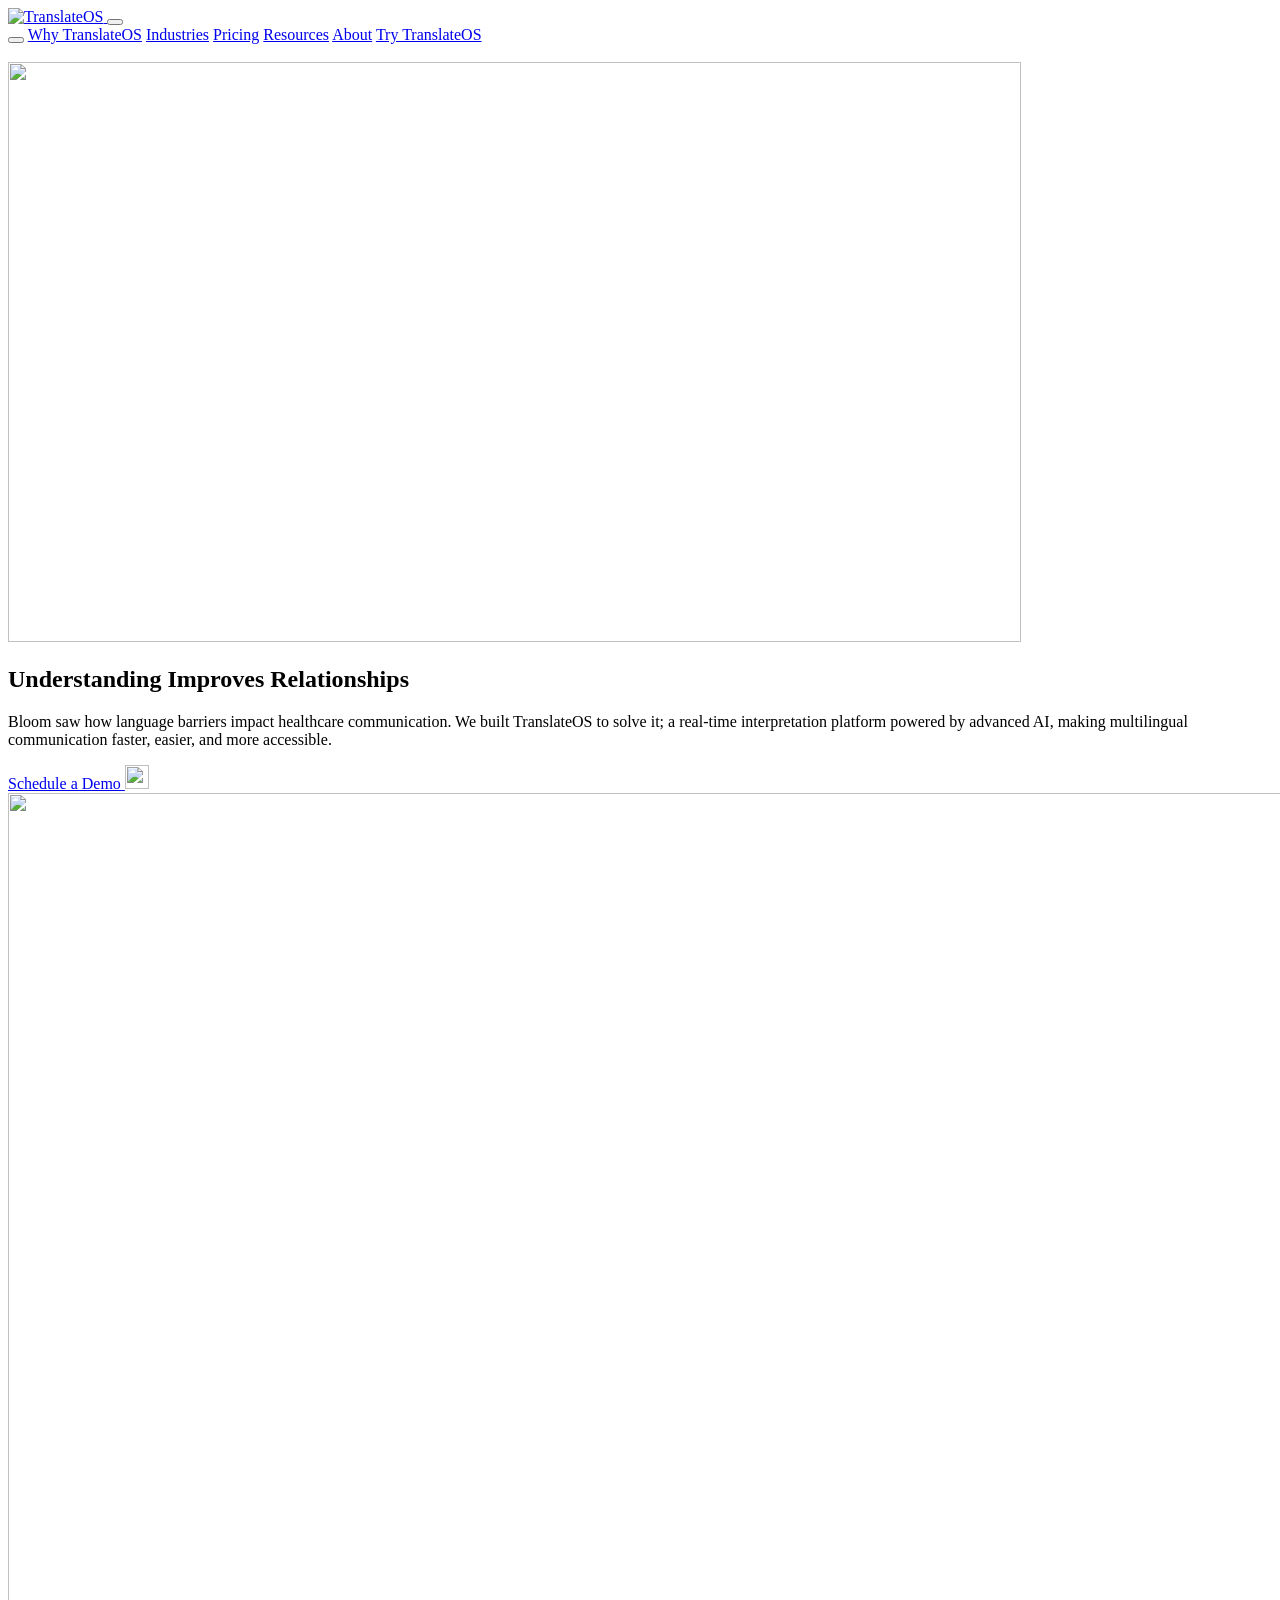
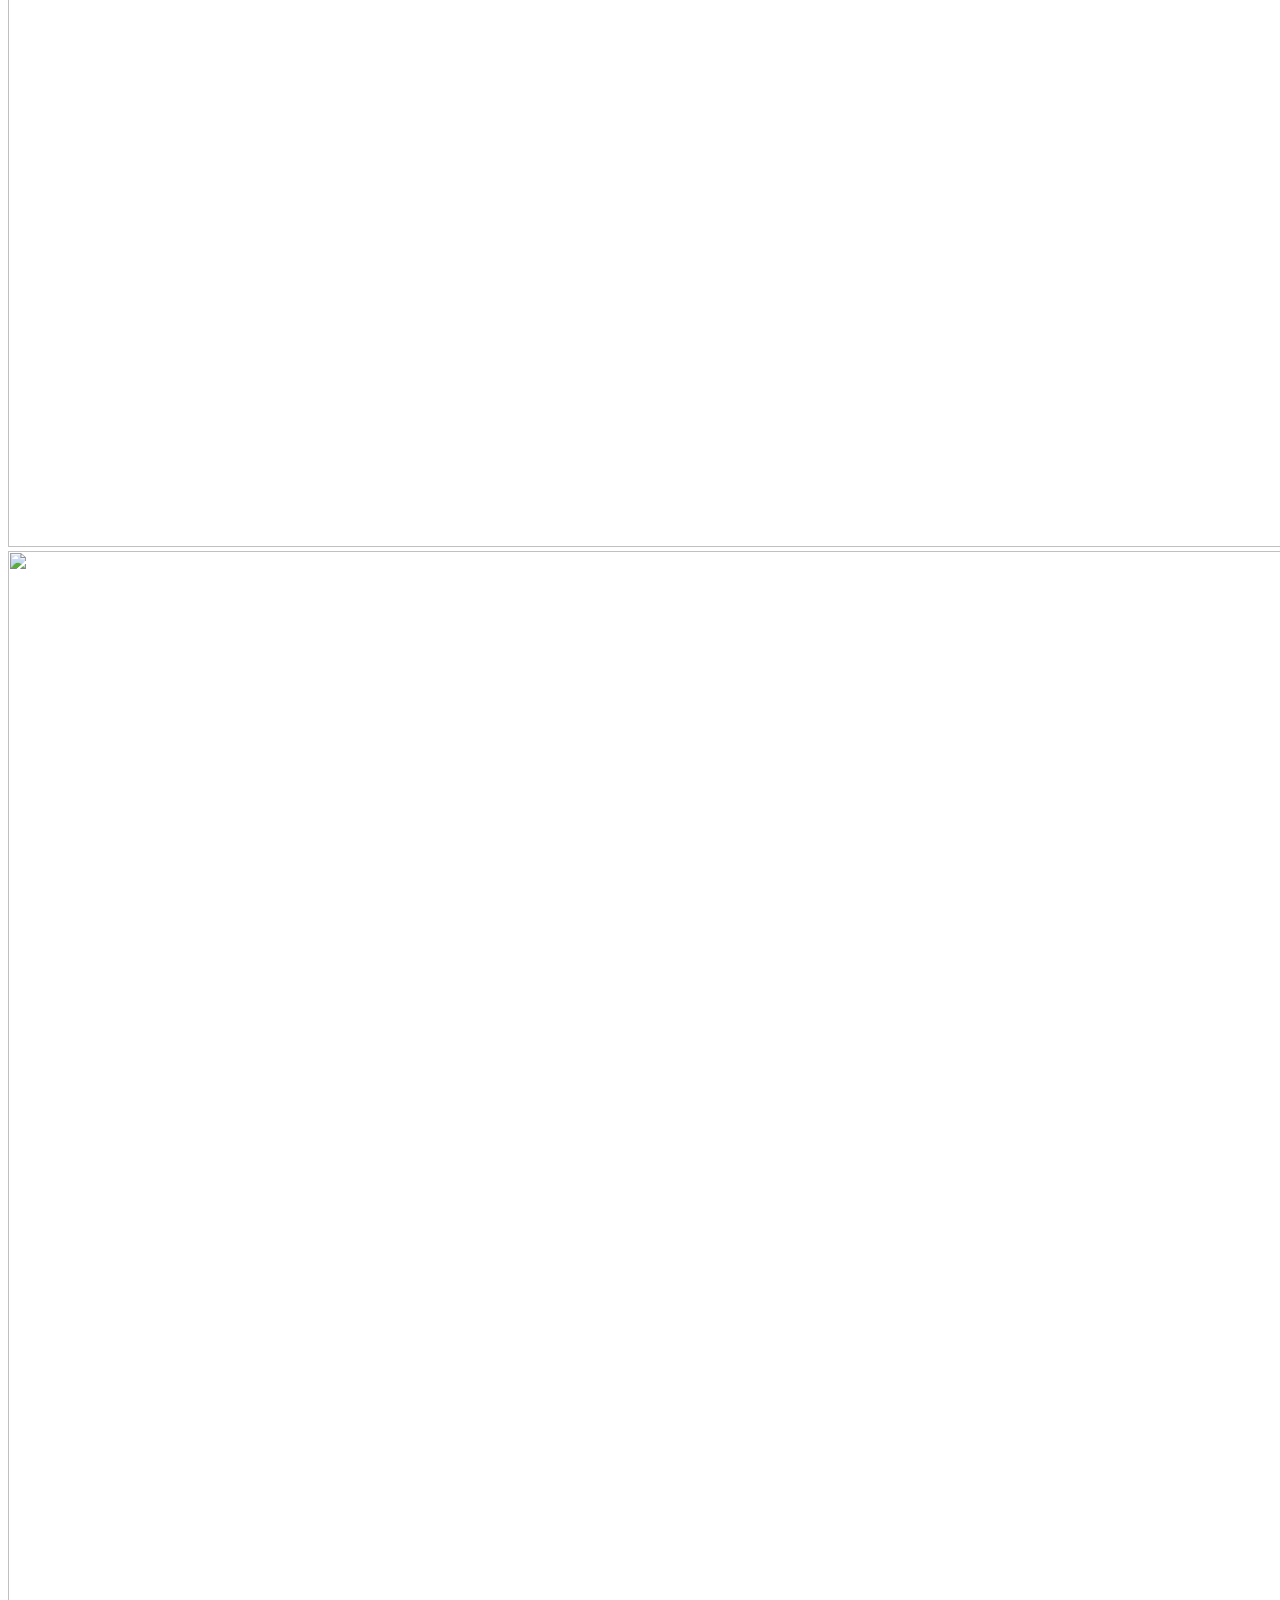
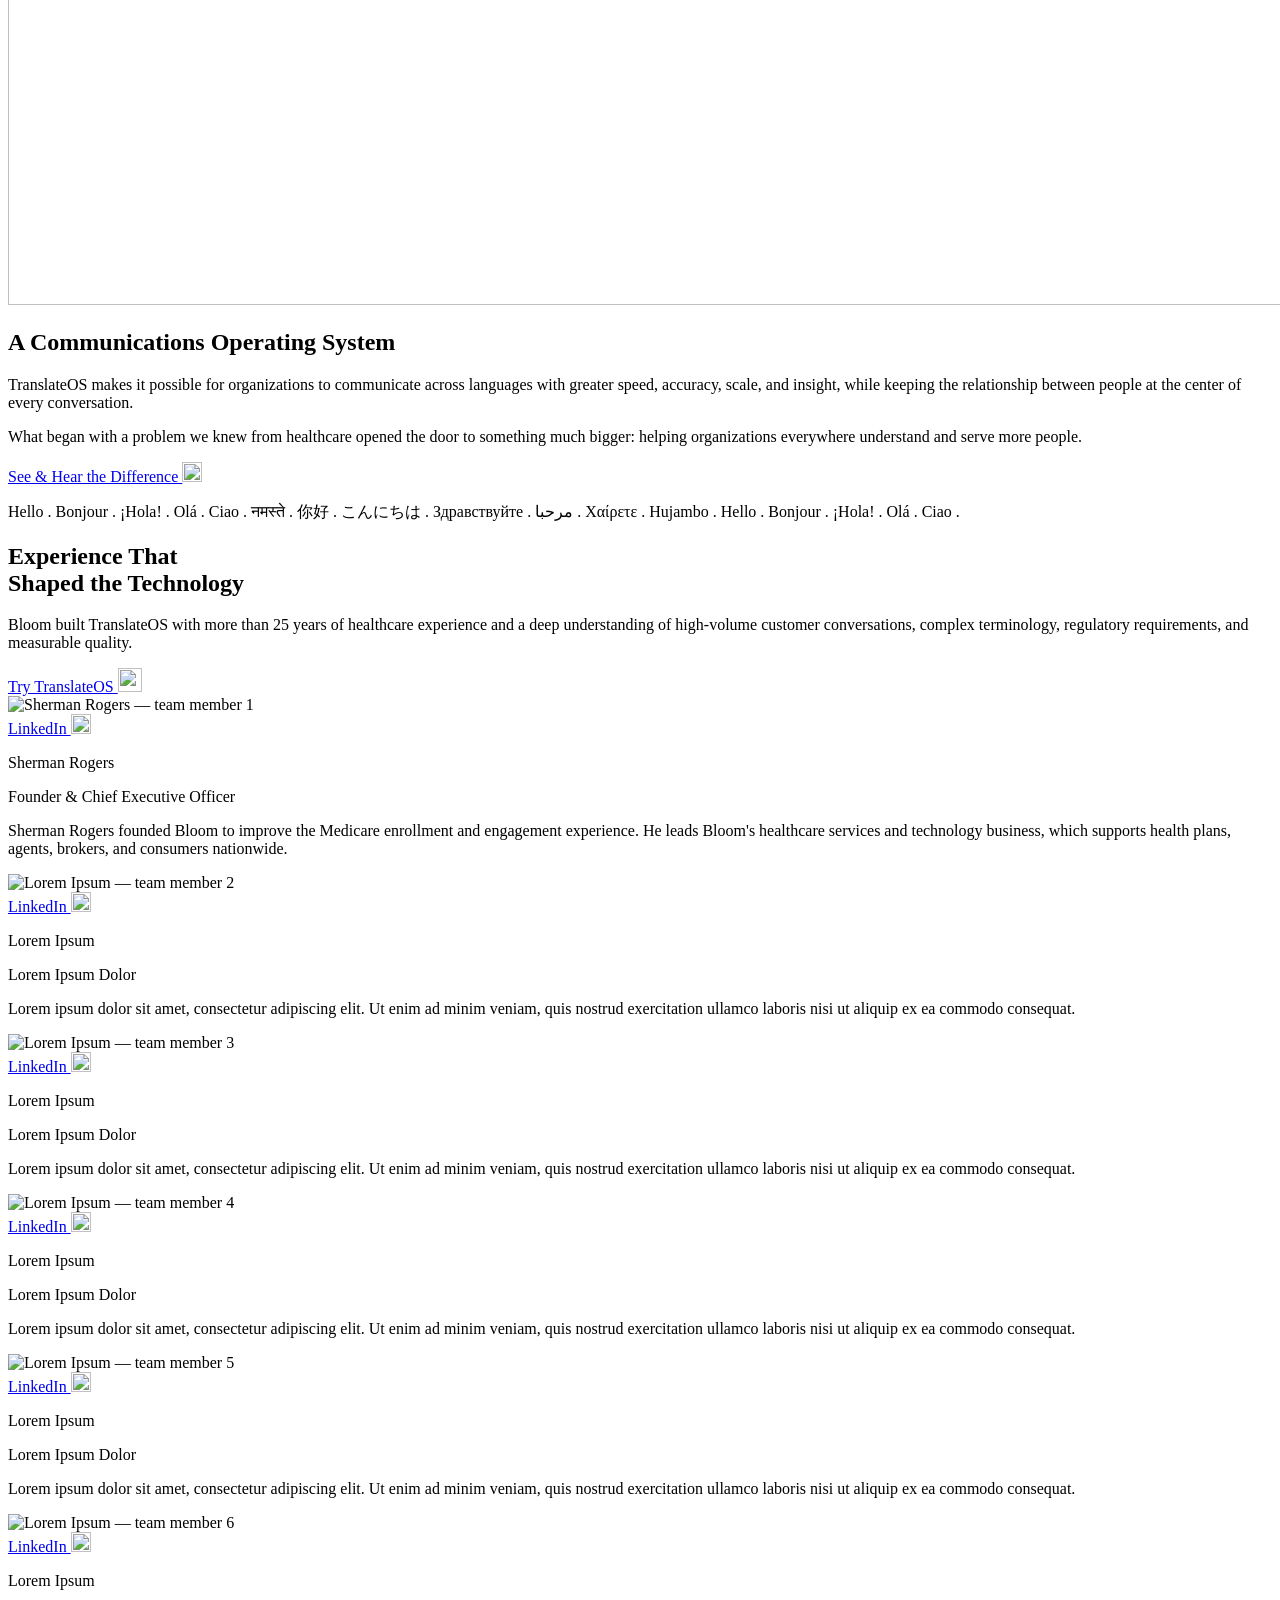
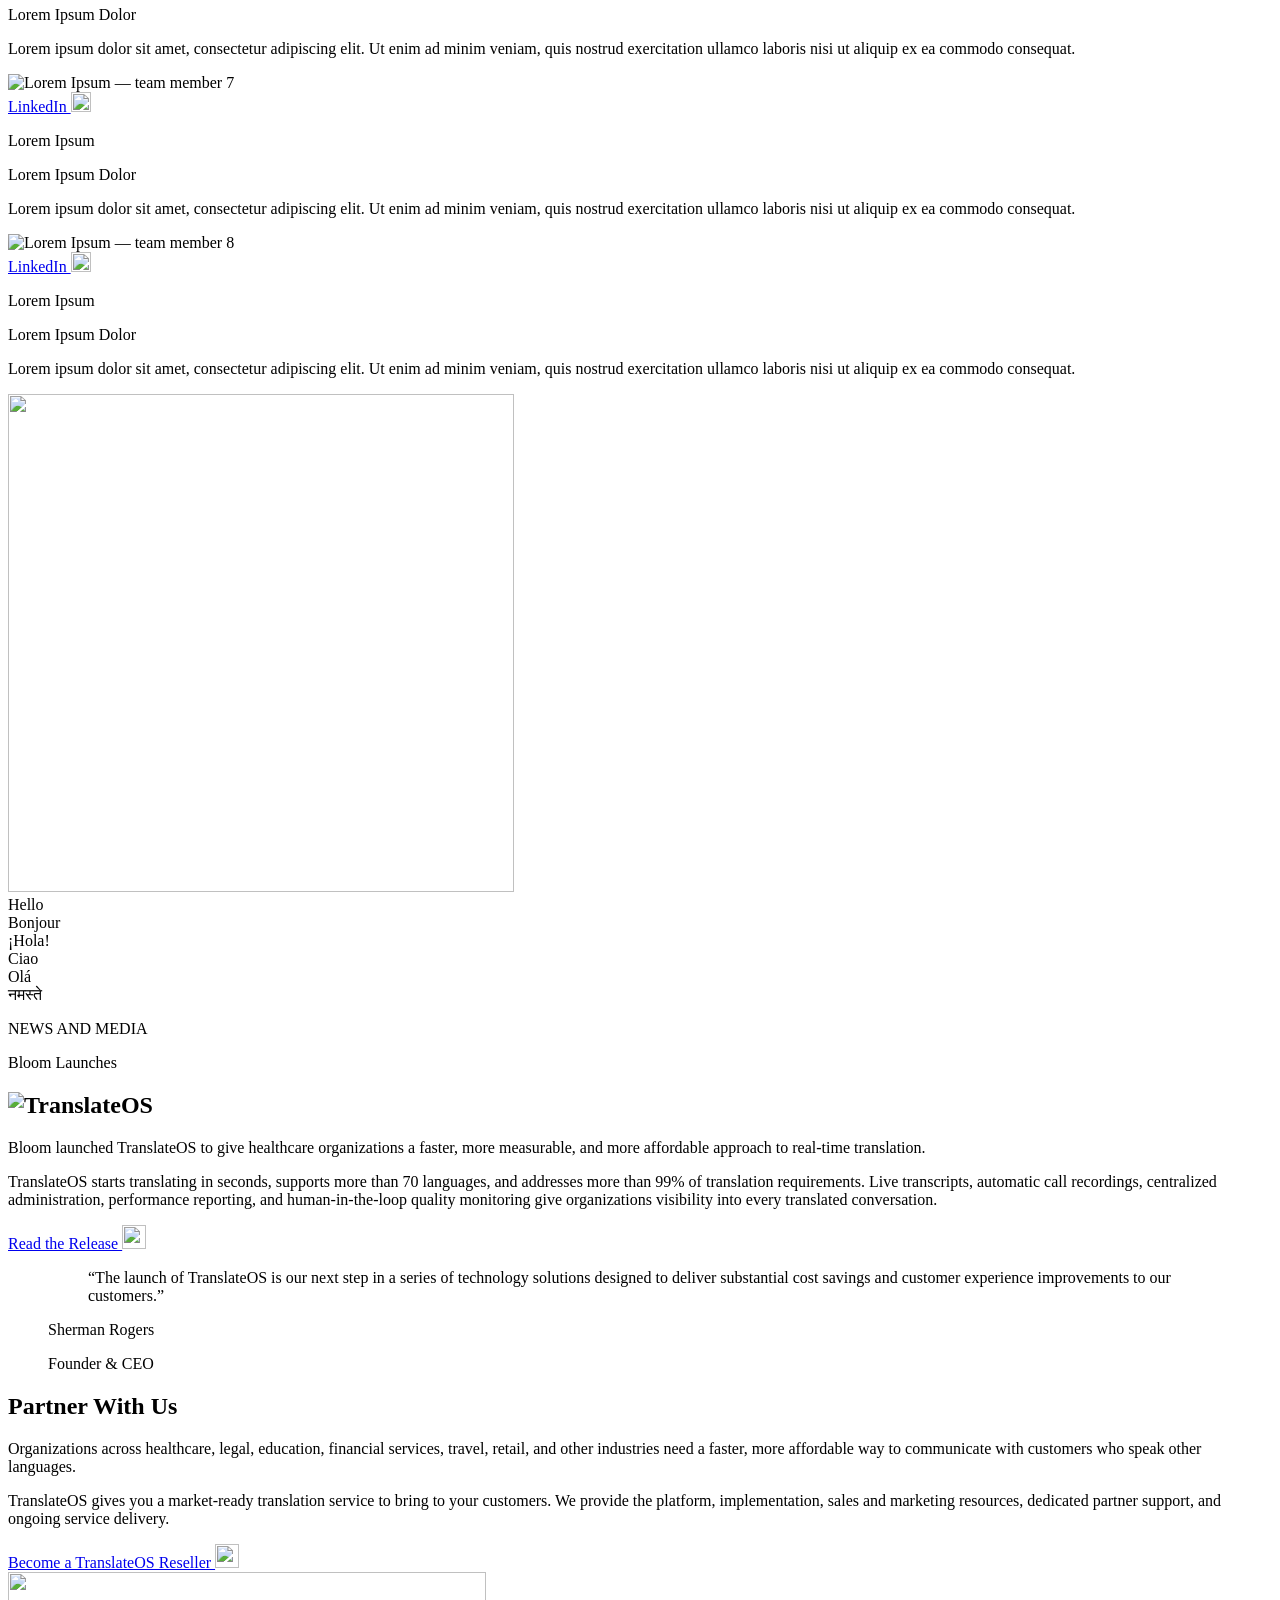
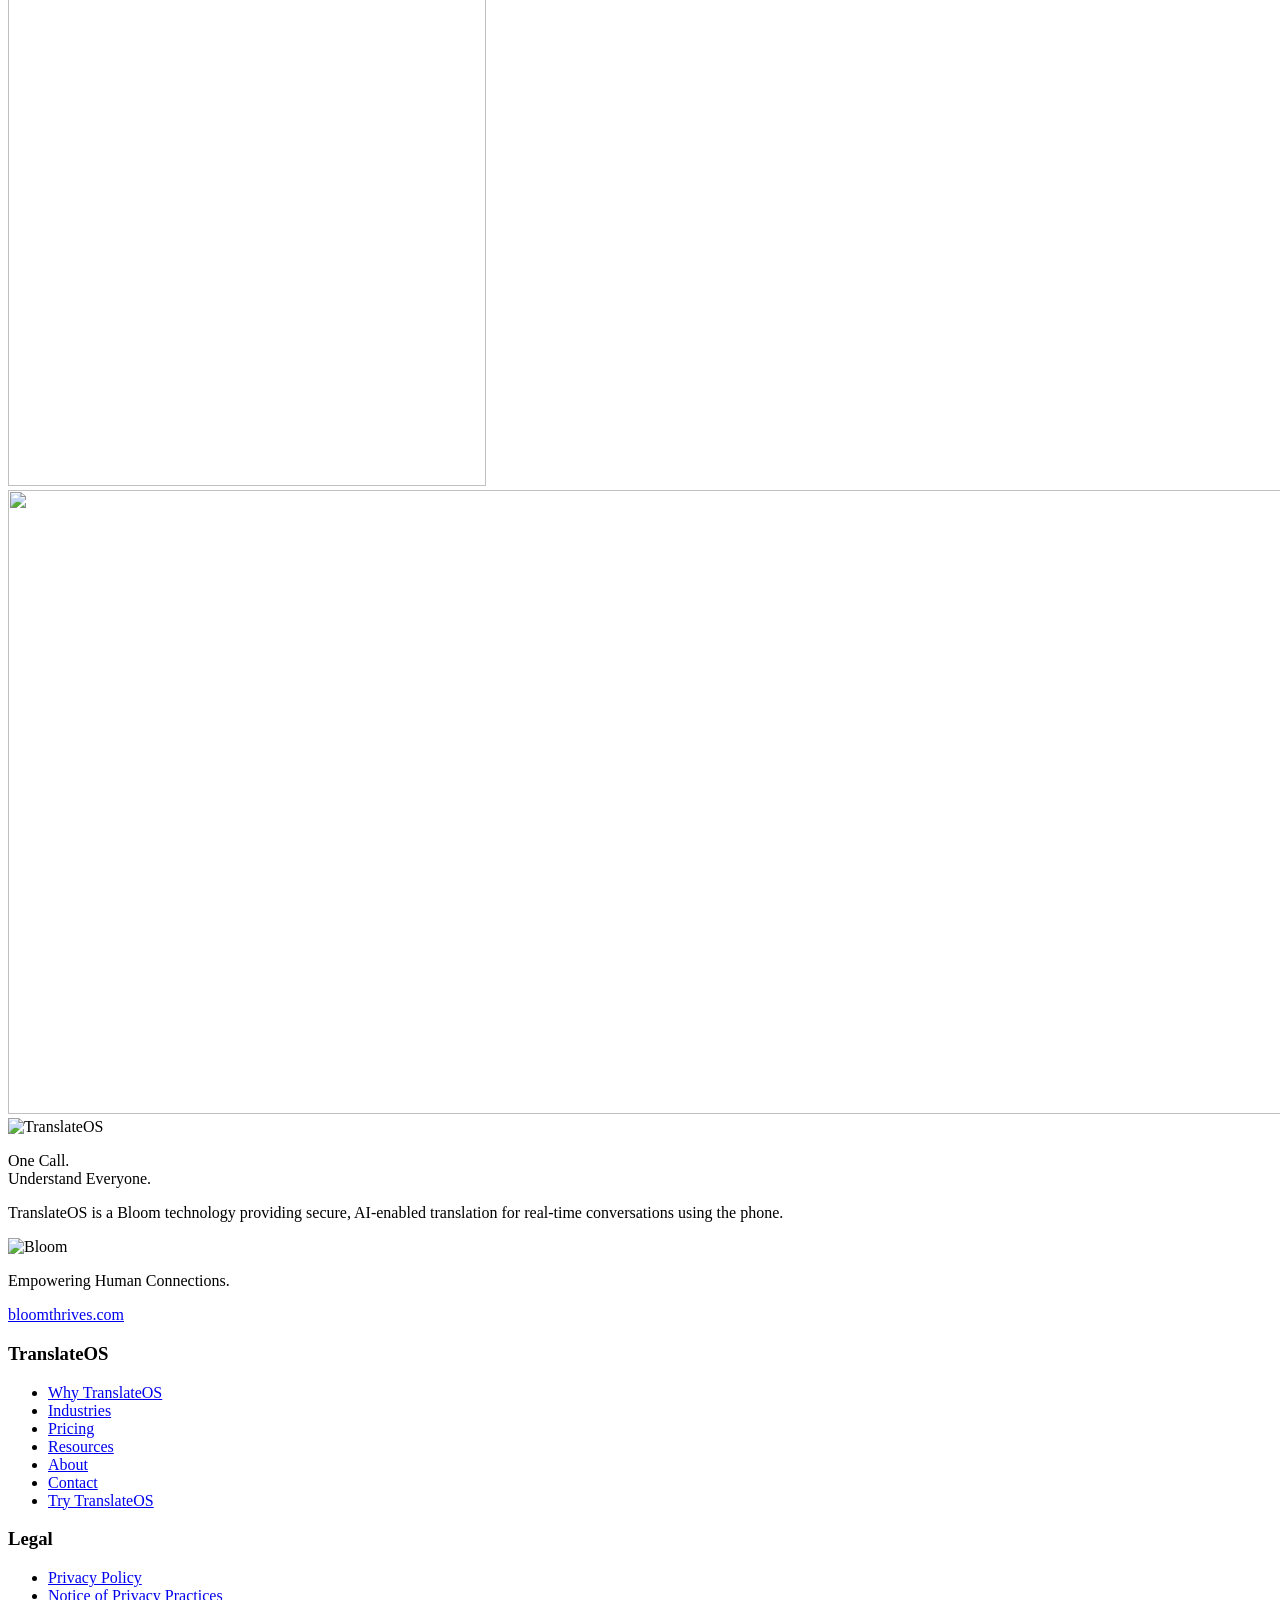
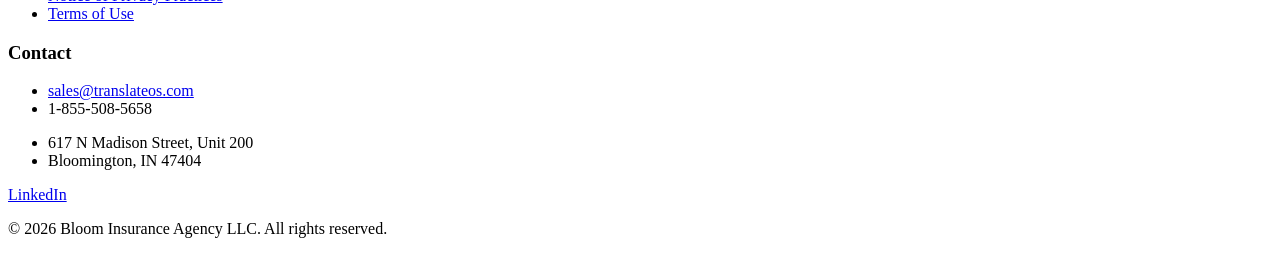
==== pages/about.html @ 7211d7d8 "Initial static site export for GitHub Pages. Full TranslateOS marketing preview: homepage, industry " ====
<!DOCTYPE html>
<html lang="en">
<head>
  <meta charset="UTF-8" />
  <meta name="viewport" content="width=device-width, initial-scale=1.0" />
  <title>About TranslateOS</title>
  <link rel="preconnect" href="https://fonts.googleapis.com" />
  <link rel="preconnect" href="https://fonts.gstatic.com" crossorigin />
  <link href="https://fonts.googleapis.com/css2?family=Inter:wght@400;600;700;800;900&family=Poppins:wght@400;600;700;800&display=swap" rel="stylesheet" />
  <link rel="stylesheet" href="css/style.css?v=126" />
  <link rel="stylesheet" href="css/pre-footer-cta.css?v=126" />
  <link rel="stylesheet" href="css/page-hero-bleed.css?v=126" />
</head>
<body class="page-inner page-about">
  <section class="page-hero page-hero--bleed">
          <header class="site-header">
        <div class="site-header__inner">
          <a href="index.html" class="site-header__logo" aria-label="TranslateOS home">
            <img src="assets/svg/logo-translateos.svg" alt="TranslateOS" width="180" height="28" />
          </a>
          <button type="button" class="nav-toggle" aria-label="Open menu" aria-expanded="false" aria-controls="site-nav">
            <span></span><span></span><span></span>
          </button>
          <nav id="site-nav" class="site-nav" aria-label="Primary">
            <button type="button" class="nav-close" aria-label="Close menu"></button>
            <a href="pages/why-translateos.html">Why TranslateOS</a>
            <a href="pages/industries.html">Industries</a>
            <a href="pages/pricing.html">Pricing</a>
            <a href="pages/faq.html">Resources</a>
            <a href="pages/about.html">About</a>
            <a href="pages/contact.html" class="btn btn--brand">Try TranslateOS</a>
          </nav>
        </div>
      </header>
    <svg class="page-hero__clip-svg" aria-hidden="true" focusable="false" width="0" height="0">
  <defs>
    <clipPath id="tos-bleed-hero-clip" clipPathUnits="objectBoundingBox">
      <path
        transform="scale(0.0006944444444444444 0.0014556040713245997)"
        d="M12.206 -1L0 -0.999969V4.00023V9V482C0.000123088 537.228 44.7716 582 100 582H1021C1026.52 582 1031 586.477 1031 592V669.362C1031 677.535 1040.27 682.257 1046.88 677.45L1175.5 583.913C1177.2 582.67 1179.26 582 1181.38 582H1339C1394.78 582 1440 536.781 1440 481V-1H1430H12.206Z"
      />
    </clipPath>
  </defs>
</svg>
<div class="page-hero__plate" aria-hidden="true"></div>
<div class="page-hero__shape" aria-hidden="true">
  <img class="page-hero__deco" src="assets/svg/hero-lotus-deco.svg?v=126" alt="" width="1013" height="580" loading="eager" fetchpriority="low" decoding="async" />
</div>
    <div class="page-hero__inner">
      <h1 class="page-hero__title">Understanding Improves Relationships</h1>
      <p class="page-hero__lead">Bloom saw how language barriers impact healthcare communication. We built TranslateOS to solve it; a real-time interpretation platform powered by advanced AI, making multilingual communication faster, easier, and more accessible.</p>
      <a href="pages/contact.html" class="btn btn--coral">Schedule a Demo <img class="btn__icon" src="assets/svg/arrow-right-white.svg" alt="" width="24" height="24" /></a>
    </div>
  </section>
  <section class="about-stage" aria-labelledby="about-stage-title">
    <div class="about-stage__inner">
      <div class="about-stage__flank about-stage__flank--left" aria-hidden="true">
        <img class="about-stage__flank-photo" src="assets/images/pages/about-flank-source.png" alt="" loading="lazy" width="2447" height="1354" decoding="async" />
      </div>
      <div class="about-stage__flank about-stage__flank--right" aria-hidden="true">
        <img class="about-stage__flank-photo" src="assets/images/pages/about-flank-source.png" alt="" loading="lazy" width="2447" height="1354" decoding="async" />
      </div>
      <div class="about-stage__content">
        <div class="about-stage__intro">
          <h2 id="about-stage-title" class="page-section__title">A Communications Operating System</h2>
          <div class="page-section__body about-stage__body">
            <p>TranslateOS makes it possible for organizations to communicate across languages with greater speed, accuracy, scale, and insight, while keeping the relationship between people at the center of every conversation.</p>
            <p>What began with a problem we knew from healthcare opened the door to something much bigger: helping organizations everywhere understand and serve more people.</p>
          </div>
        </div>
        <a href="pages/why-translateos.html" class="btn btn--coral about-stage__cta">See &amp; Hear the Difference <img class="btn__icon" src="assets/svg/arrow-right-white.svg" alt="" width="20" height="20" /></a>
      </div>
    </div>
  </section>
  <div class="page">
    <div class="lang-band" aria-hidden="true"><p>Hello . Bonjour . ¡Hola! . Olá . Ciao . नमस्ते . 你好 . こんにちは . Здравствуйте . مرحبا . Χαίρετε . Hujambo . Hello . Bonjour . ¡Hola! . Olá . Ciao . </p></div>
    <section class="page-section about-experience">
      <div class="page-section__inner page-split about-experience__header">
        <h2 class="page-section__title page-section__title--left">Experience That<br />Shaped the Technology</h2>
        <div class="about-experience__intro">
          <p class="page-section__body about-experience__body">Bloom built TranslateOS with more than 25 years of healthcare experience and a deep understanding of high-volume customer conversations, complex terminology, regulatory requirements, and measurable quality.</p>
          <a href="pages/contact.html" class="btn btn--coral about-experience__cta">Try TranslateOS <img class="btn__icon" src="assets/svg/arrow-right-white.svg" alt="" width="24" height="24" /></a>
        </div>
      </div>
      <div class="team-grid" aria-label="Leadership team">
                            <article class="team-card team-card--featured" tabindex="0">
            <div class="team-card__media">
              <div class="team-card__photo-frame team-card__photo-frame--union">
                <img class="team-card__photo" src="assets/images/pages/team-union-8.webp" alt="Sherman Rogers — team member 1" loading="lazy" width="317" height="350" />
              </div>
              <a href="#" class="team-card__linkedin">LinkedIn <img src="assets/svg/icon-arrow-tr.svg" alt="" width="20" height="20" /></a>
            </div>
            <div class="team-card__bio team-bio">
              <p class="team-bio__name">Sherman Rogers</p>
              <p class="team-bio__role">Founder &amp; Chief Executive Officer</p>
              <p class="team-bio__text">Sherman Rogers founded Bloom to improve the Medicare enrollment and engagement experience. He leads Bloom&#039;s healthcare services and technology business, which supports health plans, agents, brokers, and consumers nationwide.</p>
            </div>
          </article>
                            <article class="team-card" tabindex="0">
            <div class="team-card__media">
              <div class="team-card__photo-frame team-card__photo-frame--union">
                <img class="team-card__photo" src="assets/images/pages/team-union-1.webp" alt="Lorem Ipsum — team member 2" loading="lazy" width="317" height="350" />
              </div>
              <a href="#" class="team-card__linkedin">LinkedIn <img src="assets/svg/icon-arrow-tr.svg" alt="" width="20" height="20" /></a>
            </div>
            <div class="team-card__bio team-bio">
              <p class="team-bio__name">Lorem Ipsum</p>
              <p class="team-bio__role">Lorem Ipsum Dolor</p>
              <p class="team-bio__text">Lorem ipsum dolor sit amet, consectetur adipiscing elit. Ut enim ad minim veniam, quis nostrud exercitation ullamco laboris nisi ut aliquip ex ea commodo consequat.</p>
            </div>
          </article>
                            <article class="team-card" tabindex="0">
            <div class="team-card__media">
              <div class="team-card__photo-frame team-card__photo-frame--union">
                <img class="team-card__photo" src="assets/images/pages/team-union-2.webp" alt="Lorem Ipsum — team member 3" loading="lazy" width="317" height="350" />
              </div>
              <a href="#" class="team-card__linkedin">LinkedIn <img src="assets/svg/icon-arrow-tr.svg" alt="" width="20" height="20" /></a>
            </div>
            <div class="team-card__bio team-bio">
              <p class="team-bio__name">Lorem Ipsum</p>
              <p class="team-bio__role">Lorem Ipsum Dolor</p>
              <p class="team-bio__text">Lorem ipsum dolor sit amet, consectetur adipiscing elit. Ut enim ad minim veniam, quis nostrud exercitation ullamco laboris nisi ut aliquip ex ea commodo consequat.</p>
            </div>
          </article>
                            <article class="team-card" tabindex="0">
            <div class="team-card__media">
              <div class="team-card__photo-frame team-card__photo-frame--union">
                <img class="team-card__photo" src="assets/images/pages/team-union-3.webp" alt="Lorem Ipsum — team member 4" loading="lazy" width="317" height="350" />
              </div>
              <a href="#" class="team-card__linkedin">LinkedIn <img src="assets/svg/icon-arrow-tr.svg" alt="" width="20" height="20" /></a>
            </div>
            <div class="team-card__bio team-bio">
              <p class="team-bio__name">Lorem Ipsum</p>
              <p class="team-bio__role">Lorem Ipsum Dolor</p>
              <p class="team-bio__text">Lorem ipsum dolor sit amet, consectetur adipiscing elit. Ut enim ad minim veniam, quis nostrud exercitation ullamco laboris nisi ut aliquip ex ea commodo consequat.</p>
            </div>
          </article>
                            <article class="team-card" tabindex="0">
            <div class="team-card__media">
              <div class="team-card__photo-frame team-card__photo-frame--union">
                <img class="team-card__photo" src="assets/images/pages/team-union-4.webp" alt="Lorem Ipsum — team member 5" loading="lazy" width="317" height="350" />
              </div>
              <a href="#" class="team-card__linkedin">LinkedIn <img src="assets/svg/icon-arrow-tr.svg" alt="" width="20" height="20" /></a>
            </div>
            <div class="team-card__bio team-bio">
              <p class="team-bio__name">Lorem Ipsum</p>
              <p class="team-bio__role">Lorem Ipsum Dolor</p>
              <p class="team-bio__text">Lorem ipsum dolor sit amet, consectetur adipiscing elit. Ut enim ad minim veniam, quis nostrud exercitation ullamco laboris nisi ut aliquip ex ea commodo consequat.</p>
            </div>
          </article>
                            <article class="team-card" tabindex="0">
            <div class="team-card__media">
              <div class="team-card__photo-frame team-card__photo-frame--union">
                <img class="team-card__photo" src="assets/images/pages/team-union-5.webp" alt="Lorem Ipsum — team member 6" loading="lazy" width="317" height="350" />
              </div>
              <a href="#" class="team-card__linkedin">LinkedIn <img src="assets/svg/icon-arrow-tr.svg" alt="" width="20" height="20" /></a>
            </div>
            <div class="team-card__bio team-bio">
              <p class="team-bio__name">Lorem Ipsum</p>
              <p class="team-bio__role">Lorem Ipsum Dolor</p>
              <p class="team-bio__text">Lorem ipsum dolor sit amet, consectetur adipiscing elit. Ut enim ad minim veniam, quis nostrud exercitation ullamco laboris nisi ut aliquip ex ea commodo consequat.</p>
            </div>
          </article>
                            <article class="team-card" tabindex="0">
            <div class="team-card__media">
              <div class="team-card__photo-frame team-card__photo-frame--union">
                <img class="team-card__photo" src="assets/images/pages/team-union-6.webp" alt="Lorem Ipsum — team member 7" loading="lazy" width="317" height="350" />
              </div>
              <a href="#" class="team-card__linkedin">LinkedIn <img src="assets/svg/icon-arrow-tr.svg" alt="" width="20" height="20" /></a>
            </div>
            <div class="team-card__bio team-bio">
              <p class="team-bio__name">Lorem Ipsum</p>
              <p class="team-bio__role">Lorem Ipsum Dolor</p>
              <p class="team-bio__text">Lorem ipsum dolor sit amet, consectetur adipiscing elit. Ut enim ad minim veniam, quis nostrud exercitation ullamco laboris nisi ut aliquip ex ea commodo consequat.</p>
            </div>
          </article>
                            <article class="team-card" tabindex="0">
            <div class="team-card__media">
              <div class="team-card__photo-frame team-card__photo-frame--union">
                <img class="team-card__photo" src="assets/images/pages/team-union-7.webp" alt="Lorem Ipsum — team member 8" loading="lazy" width="317" height="350" />
              </div>
              <a href="#" class="team-card__linkedin">LinkedIn <img src="assets/svg/icon-arrow-tr.svg" alt="" width="20" height="20" /></a>
            </div>
            <div class="team-card__bio team-bio">
              <p class="team-bio__name">Lorem Ipsum</p>
              <p class="team-bio__role">Lorem Ipsum Dolor</p>
              <p class="team-bio__text">Lorem ipsum dolor sit amet, consectetur adipiscing elit. Ut enim ad minim veniam, quis nostrud exercitation ullamco laboris nisi ut aliquip ex ea commodo consequat.</p>
            </div>
          </article>
              </div>
    </section>
    <section class="news-spotlight" aria-labelledby="news-spotlight-heading">
      <div class="news-spotlight__inner">
        <div class="news-spotlight__hero" aria-hidden="true">
          <img class="news-spotlight__vector" src="assets/svg/news-spotlight-vector.svg" alt="" width="506" height="498" loading="lazy" decoding="async" />
          <div class="news-spotlight__bubble news-spotlight__bubble--hello chat-bubble chat-bubble--brand chat-bubble--left">Hello</div>
          <div class="news-spotlight__bubble news-spotlight__bubble--bonjour chat-bubble chat-bubble--coral chat-bubble--left">Bonjour</div>
          <div class="news-spotlight__bubble news-spotlight__bubble--hola chat-bubble chat-bubble--blue chat-bubble--left">¡Hola!</div>
          <div class="news-spotlight__bubble news-spotlight__bubble--ciao chat-bubble chat-bubble--purple chat-bubble--left">Ciao</div>
          <div class="news-spotlight__bubble news-spotlight__bubble--ola chat-bubble chat-bubble--brand chat-bubble--left">Olá</div>
          <div class="news-spotlight__bubble news-spotlight__bubble--namaste chat-bubble chat-bubble--blue chat-bubble--left">नमस्ते</div>
          <div class="news-spotlight__headline">
            <p class="news-spotlight__label">NEWS AND MEDIA</p>
            <p class="news-spotlight__title-pre">Bloom Launches</p>
            <h2 id="news-spotlight-heading" class="news-spotlight__wordmark">
              <img src="assets/svg/news-spotlight-wordmark.svg" alt="TranslateOS" width="375" height="52" />
            </h2>
          </div>
        </div>
        <div class="news-spotlight__body page-split">
          <div class="news-spotlight__copy">
            <div class="news-spotlight__copy-text">
              <p>Bloom launched TranslateOS to give healthcare organizations a faster, more measurable, and more affordable approach to real-time translation.</p>
              <p>TranslateOS starts translating in seconds, supports more than 70 languages, and addresses more than 99% of translation requirements. Live transcripts, automatic call recordings, centralized administration, performance reporting, and human-in-the-loop quality monitoring give organizations visibility into every translated conversation.</p>
            </div>
            <a href="pages/press-release.html" class="btn btn--coral news-spotlight__cta">Read the Release <img class="btn__icon" src="assets/svg/arrow-right-white.svg" alt="" width="24" height="24" /></a>
          </div>
          <figure class="news-spotlight__quote">
            <blockquote>&ldquo;The launch of TranslateOS is our next step in a series of technology solutions designed to deliver substantial cost savings and customer experience improvements to our customers.&rdquo;</blockquote>
            <figcaption>
              <p class="news-spotlight__quote-name">Sherman Rogers</p>
              <p class="news-spotlight__quote-role">Founder &amp; CEO</p>
            </figcaption>
          </figure>
        </div>
      </div>
    </section>
<section class="pre-footer-cta pre-footer-cta--img-cover"
  aria-labelledby="cta-heading">
  <div class="pre-footer-cta__inner">
    <div class="pre-footer-cta__content">
      <div class="pre-footer-cta__copy">
        <h2 id="cta-heading" class="pre-footer-cta__title">
          Partner With Us</h2>
        <div class="pre-footer-cta__body">
                      <p class="pre-footer-cta__text">Organizations across healthcare, legal, education, financial services, travel, retail, and other industries need a faster, more affordable way to communicate with customers who speak other languages.</p>
                      <p class="pre-footer-cta__text">TranslateOS gives you a market-ready translation service to bring to your customers. We provide the platform, implementation, sales and marketing resources, dedicated partner support, and ongoing service delivery.</p>
                  </div>
      </div>
      <a href="#"
        class="btn btn--coral pre-footer-cta__btn">Become a TranslateOS Reseller <img
          class="btn__icon" src="assets/svg/arrow-right-white.svg" alt="" width="24"
          height="24" /></a>
    </div>
    <div class="pre-footer-cta__visual">
      <img src="assets/images/pages/about-partner.webp" alt=""
        width="478" height="514" loading="lazy" decoding="async" />
    </div>
  </div>
</section>  </div>
    <div class="site-bottom">

    <footer class="site-footer">
      <img class="site-footer__texture" src="assets/images/footer-texture.webp" alt="" width="1440" height="624" loading="lazy" />
      <div class="site-footer__inner">
        <div class="site-footer__top">
          <div class="site-footer__brand">
            <div class="site-footer__brand-head">
              <img class="site-footer__brand-logo" src="assets/svg/logo-translateos-white.svg" alt="TranslateOS" width="180" height="30" />
              <p class="site-footer__tagline">One Call.<br />Understand Everyone.</p>
            </div>
            <p class="site-footer__about">TranslateOS is a Bloom technology providing secure, AI-enabled translation for real-time conversations using the phone.</p>
            <div class="site-footer__brand-bloom">
              <img class="site-footer__bloom" src="assets/svg/logo-bloom.svg" alt="Bloom" width="160" height="36" />
              <p class="site-footer__bloom-tag">Empowering Human Connections.</p>
              <a class="site-footer__bloom-link" href="https://bloomthrives.com">bloomthrives.com</a>
            </div>
          </div>
          <div class="site-footer__cols">
            <div class="site-footer__col site-footer__col--nav">
              <h3>TranslateOS</h3>
              <ul>
                <li><a href="pages/why-translateos.html">Why TranslateOS</a></li>
                <li><a href="pages/industries.html">Industries</a></li>
                <li><a href="pages/pricing.html">Pricing</a></li>
                <li><a href="pages/faq.html">Resources</a></li>
                <li><a href="pages/about.html">About</a></li>
                <li><a href="pages/contact.html">Contact</a></li>
                <li><a href="pages/contact.html">Try TranslateOS</a></li>
              </ul>
            </div>
            <div class="site-footer__col site-footer__col--nav">
              <h3>Legal</h3>
              <ul>
                <li><a href="#">Privacy Policy</a></li>
                <li><a href="#">Notice of Privacy Practices</a></li>
                <li><a href="#">Terms of Use</a></li>
              </ul>
            </div>
            <div class="site-footer__col site-footer__col--contact">
              <h3>Contact</h3>
              <ul>
                <li><a href="mailto:sales@translateos.com">sales@translateos.com</a></li>
                <li class="site-footer__phone">1-855-508-5658</li>
              </ul>
              <ul class="site-footer__address-block" aria-label="Address">
                <li class="site-footer__address-line">617 N Madison Street, Unit 200</li>
                <li class="site-footer__address-line">Bloomington, IN 47404</li>
              </ul>
              <p class="site-footer__linkedin"><a href="#">LinkedIn</a></p>
            </div>
          </div>
        </div>
        <p class="site-footer__copy">© 2026 Bloom Insurance Agency LLC. All rights reserved.</p>
      </div>
    </footer>
  </div>
    <script src="js/main.js?v=126"></script>
</body>
</html>
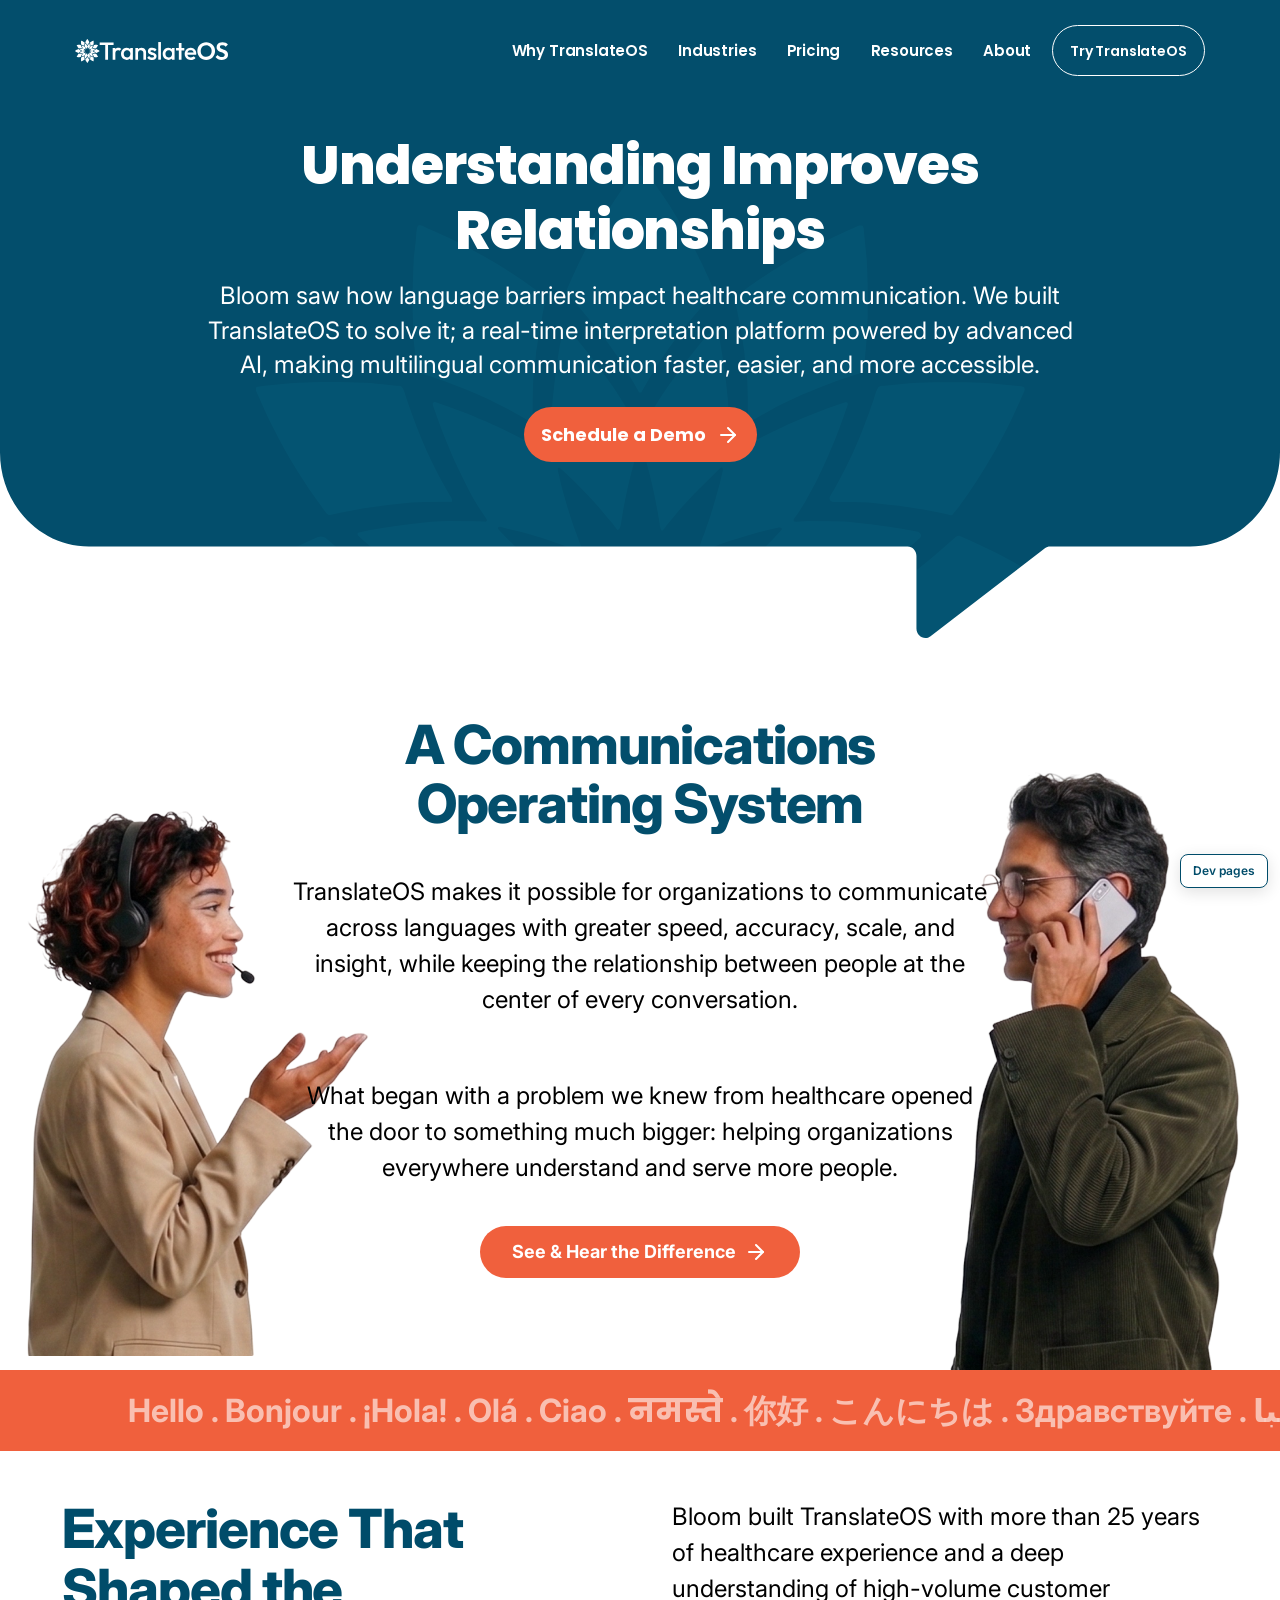
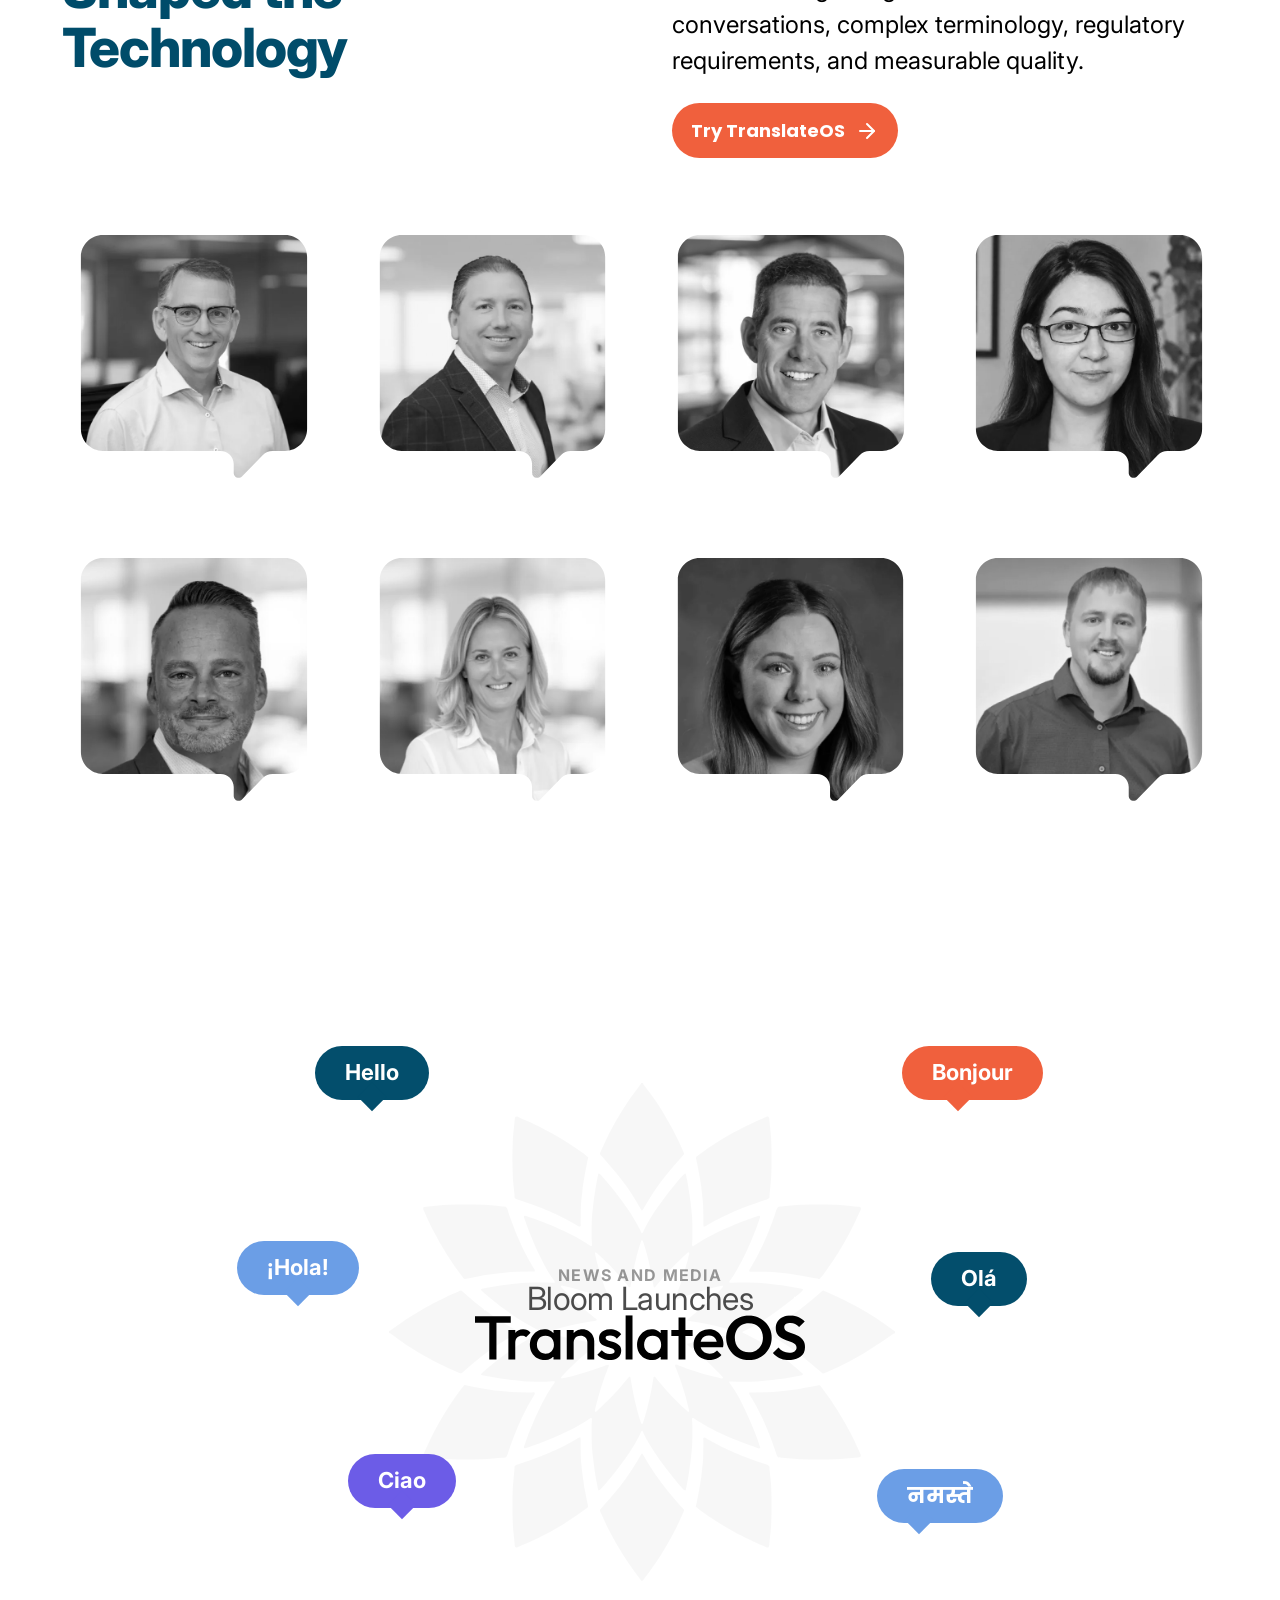
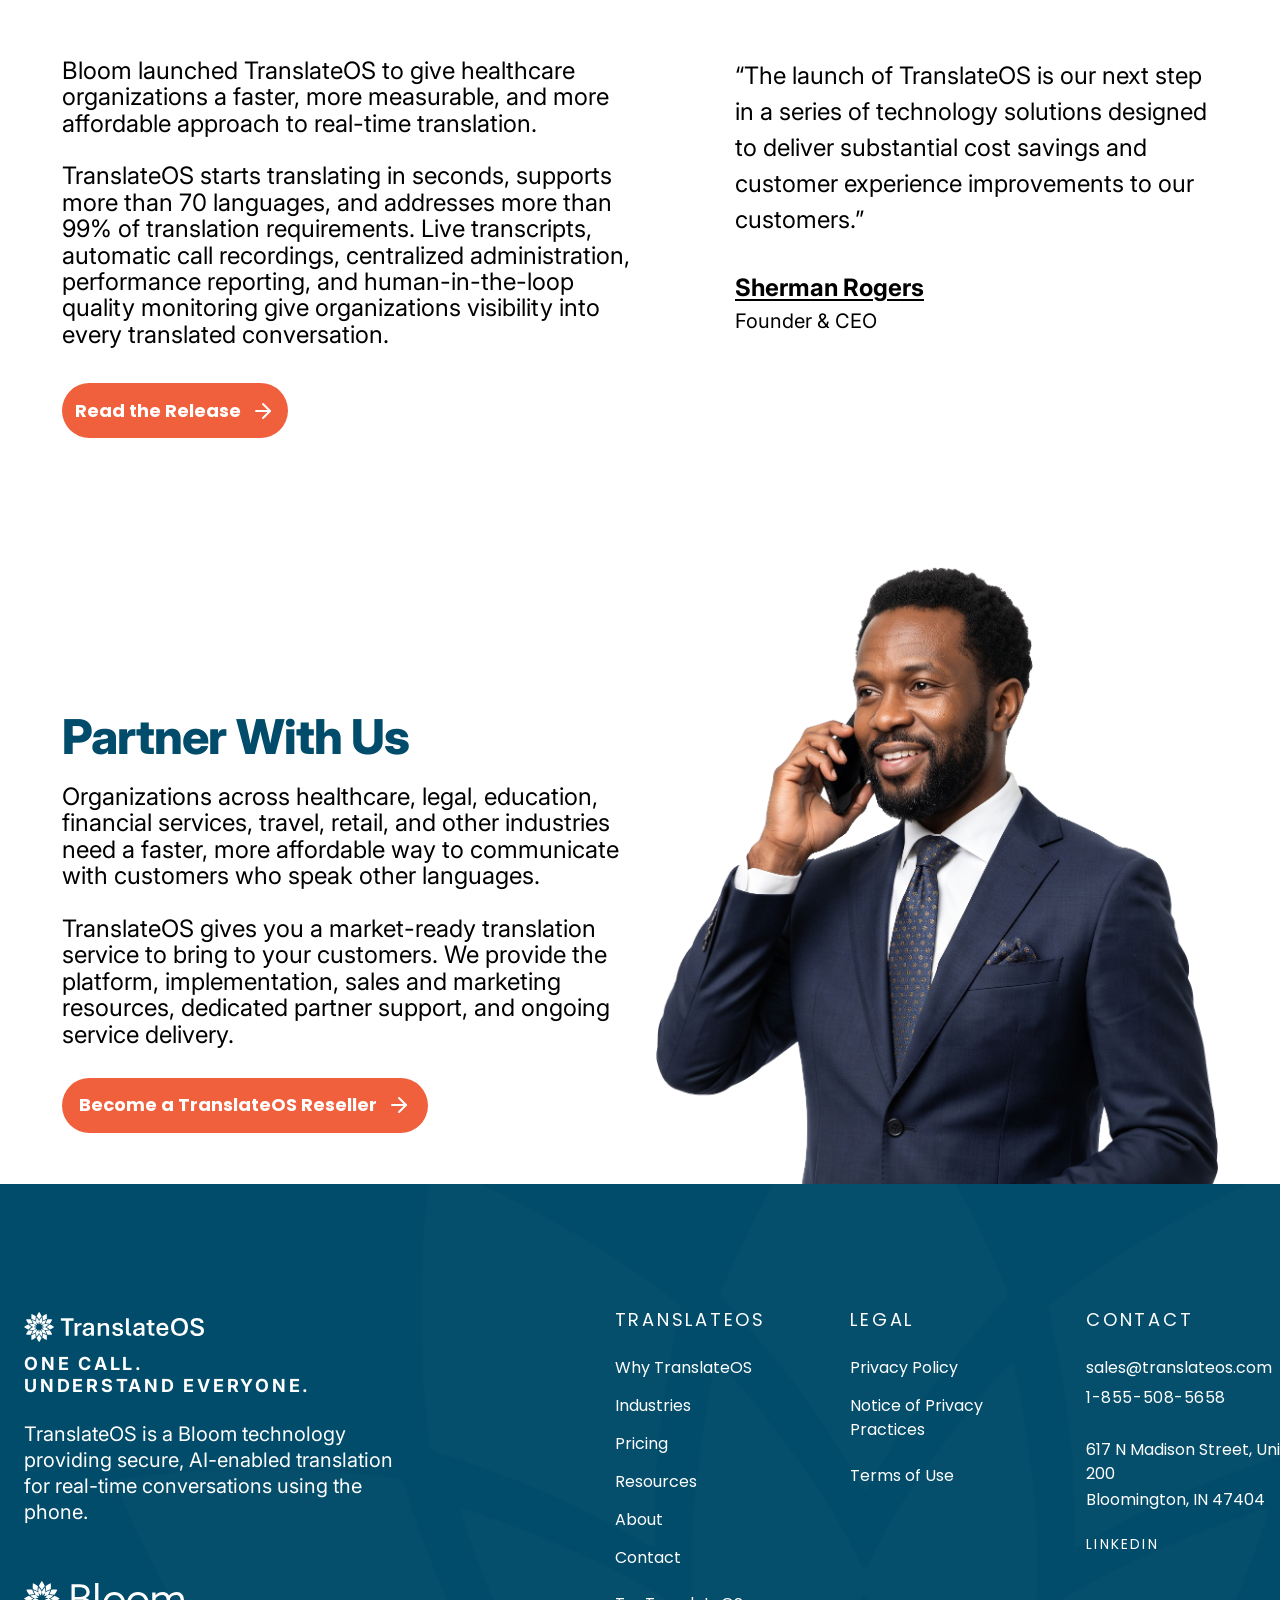
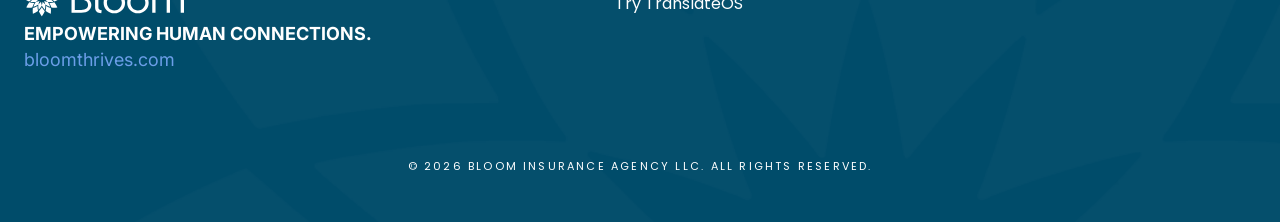
==== commit c4d0d64b: "Fix static export asset paths and include dev page navigator. Inner pages now use ../ for CSS/JS/ass" ====
--- a/pages/about.html
+++ b/pages/about.html
@@ -7,28 +7,29 @@
   <link rel="preconnect" href="https://fonts.googleapis.com" />
   <link rel="preconnect" href="https://fonts.gstatic.com" crossorigin />
   <link href="https://fonts.googleapis.com/css2?family=Inter:wght@400;600;700;800;900&family=Poppins:wght@400;600;700;800&display=swap" rel="stylesheet" />
-  <link rel="stylesheet" href="css/style.css?v=126" />
-  <link rel="stylesheet" href="css/pre-footer-cta.css?v=126" />
-  <link rel="stylesheet" href="css/page-hero-bleed.css?v=126" />
+  <link rel="stylesheet" href="../css/style.css?v=126" />
+  <link rel="stylesheet" href="../css/pre-footer-cta.css?v=126" />
+  <link rel="stylesheet" href="../css/page-hero-bleed.css?v=126" />
+  <link rel="stylesheet" href="../css/dev-nav.css?v=126" />
 </head>
 <body class="page-inner page-about">
   <section class="page-hero page-hero--bleed">
           <header class="site-header">
         <div class="site-header__inner">
-          <a href="index.html" class="site-header__logo" aria-label="TranslateOS home">
-            <img src="assets/svg/logo-translateos.svg" alt="TranslateOS" width="180" height="28" />
+          <a href="../index.html" class="site-header__logo" aria-label="TranslateOS home">
+            <img src="../assets/svg/logo-translateos.svg" alt="TranslateOS" width="180" height="28" />
           </a>
           <button type="button" class="nav-toggle" aria-label="Open menu" aria-expanded="false" aria-controls="site-nav">
             <span></span><span></span><span></span>
           </button>
           <nav id="site-nav" class="site-nav" aria-label="Primary">
             <button type="button" class="nav-close" aria-label="Close menu"></button>
-            <a href="pages/why-translateos.html">Why TranslateOS</a>
-            <a href="pages/industries.html">Industries</a>
-            <a href="pages/pricing.html">Pricing</a>
-            <a href="pages/faq.html">Resources</a>
-            <a href="pages/about.html">About</a>
-            <a href="pages/contact.html" class="btn btn--brand">Try TranslateOS</a>
+            <a href="../pages/why-translateos.html">Why TranslateOS</a>
+            <a href="../pages/industries.html">Industries</a>
+            <a href="../pages/pricing.html">Pricing</a>
+            <a href="../pages/faq.html">Resources</a>
+            <a href="../pages/about.html">About</a>
+            <a href="../pages/contact.html" class="btn btn--brand">Try TranslateOS</a>
           </nav>
         </div>
       </header>
@@ -44,21 +45,21 @@
 </svg>
 <div class="page-hero__plate" aria-hidden="true"></div>
 <div class="page-hero__shape" aria-hidden="true">
-  <img class="page-hero__deco" src="assets/svg/hero-lotus-deco.svg?v=126" alt="" width="1013" height="580" loading="eager" fetchpriority="low" decoding="async" />
+  <img class="page-hero__deco" src="../assets/svg/hero-lotus-deco.svg?v=126" alt="" width="1013" height="580" loading="eager" fetchpriority="low" decoding="async" />
 </div>
     <div class="page-hero__inner">
       <h1 class="page-hero__title">Understanding Improves Relationships</h1>
       <p class="page-hero__lead">Bloom saw how language barriers impact healthcare communication. We built TranslateOS to solve it; a real-time interpretation platform powered by advanced AI, making multilingual communication faster, easier, and more accessible.</p>
-      <a href="pages/contact.html" class="btn btn--coral">Schedule a Demo <img class="btn__icon" src="assets/svg/arrow-right-white.svg" alt="" width="24" height="24" /></a>
+      <a href="../pages/contact.html" class="btn btn--coral">Schedule a Demo <img class="btn__icon" src="../assets/svg/arrow-right-white.svg" alt="" width="24" height="24" /></a>
     </div>
   </section>
   <section class="about-stage" aria-labelledby="about-stage-title">
     <div class="about-stage__inner">
       <div class="about-stage__flank about-stage__flank--left" aria-hidden="true">
-        <img class="about-stage__flank-photo" src="assets/images/pages/about-flank-source.png" alt="" loading="lazy" width="2447" height="1354" decoding="async" />
+        <img class="about-stage__flank-photo" src="../assets/images/pages/about-flank-source.png" alt="" loading="lazy" width="2447" height="1354" decoding="async" />
       </div>
       <div class="about-stage__flank about-stage__flank--right" aria-hidden="true">
-        <img class="about-stage__flank-photo" src="assets/images/pages/about-flank-source.png" alt="" loading="lazy" width="2447" height="1354" decoding="async" />
+        <img class="about-stage__flank-photo" src="../assets/images/pages/about-flank-source.png" alt="" loading="lazy" width="2447" height="1354" decoding="async" />
       </div>
       <div class="about-stage__content">
         <div class="about-stage__intro">
@@ -68,7 +69,7 @@
             <p>What began with a problem we knew from healthcare opened the door to something much bigger: helping organizations everywhere understand and serve more people.</p>
           </div>
         </div>
-        <a href="pages/why-translateos.html" class="btn btn--coral about-stage__cta">See &amp; Hear the Difference <img class="btn__icon" src="assets/svg/arrow-right-white.svg" alt="" width="20" height="20" /></a>
+        <a href="../pages/why-translateos.html" class="btn btn--coral about-stage__cta">See &amp; Hear the Difference <img class="btn__icon" src="../assets/svg/arrow-right-white.svg" alt="" width="20" height="20" /></a>
       </div>
     </div>
   </section>
@@ -79,16 +80,16 @@
         <h2 class="page-section__title page-section__title--left">Experience That<br />Shaped the Technology</h2>
         <div class="about-experience__intro">
           <p class="page-section__body about-experience__body">Bloom built TranslateOS with more than 25 years of healthcare experience and a deep understanding of high-volume customer conversations, complex terminology, regulatory requirements, and measurable quality.</p>
-          <a href="pages/contact.html" class="btn btn--coral about-experience__cta">Try TranslateOS <img class="btn__icon" src="assets/svg/arrow-right-white.svg" alt="" width="24" height="24" /></a>
+          <a href="../pages/contact.html" class="btn btn--coral about-experience__cta">Try TranslateOS <img class="btn__icon" src="../assets/svg/arrow-right-white.svg" alt="" width="24" height="24" /></a>
         </div>
       </div>
       <div class="team-grid" aria-label="Leadership team">
                             <article class="team-card team-card--featured" tabindex="0">
             <div class="team-card__media">
               <div class="team-card__photo-frame team-card__photo-frame--union">
-                <img class="team-card__photo" src="assets/images/pages/team-union-8.webp" alt="Sherman Rogers — team member 1" loading="lazy" width="317" height="350" />
-              </div>
-              <a href="#" class="team-card__linkedin">LinkedIn <img src="assets/svg/icon-arrow-tr.svg" alt="" width="20" height="20" /></a>
+                <img class="team-card__photo" src="../assets/images/pages/team-union-8.webp" alt="Sherman Rogers — team member 1" loading="lazy" width="317" height="350" />
+              </div>
+              <a href="#" class="team-card__linkedin">LinkedIn <img src="../assets/svg/icon-arrow-tr.svg" alt="" width="20" height="20" /></a>
             </div>
             <div class="team-card__bio team-bio">
               <p class="team-bio__name">Sherman Rogers</p>
@@ -99,87 +100,87 @@
                             <article class="team-card" tabindex="0">
             <div class="team-card__media">
               <div class="team-card__photo-frame team-card__photo-frame--union">
-                <img class="team-card__photo" src="assets/images/pages/team-union-1.webp" alt="Lorem Ipsum — team member 2" loading="lazy" width="317" height="350" />
-              </div>
-              <a href="#" class="team-card__linkedin">LinkedIn <img src="assets/svg/icon-arrow-tr.svg" alt="" width="20" height="20" /></a>
-            </div>
-            <div class="team-card__bio team-bio">
-              <p class="team-bio__name">Lorem Ipsum</p>
-              <p class="team-bio__role">Lorem Ipsum Dolor</p>
-              <p class="team-bio__text">Lorem ipsum dolor sit amet, consectetur adipiscing elit. Ut enim ad minim veniam, quis nostrud exercitation ullamco laboris nisi ut aliquip ex ea commodo consequat.</p>
-            </div>
-          </article>
-                            <article class="team-card" tabindex="0">
-            <div class="team-card__media">
-              <div class="team-card__photo-frame team-card__photo-frame--union">
-                <img class="team-card__photo" src="assets/images/pages/team-union-2.webp" alt="Lorem Ipsum — team member 3" loading="lazy" width="317" height="350" />
-              </div>
-              <a href="#" class="team-card__linkedin">LinkedIn <img src="assets/svg/icon-arrow-tr.svg" alt="" width="20" height="20" /></a>
-            </div>
-            <div class="team-card__bio team-bio">
-              <p class="team-bio__name">Lorem Ipsum</p>
-              <p class="team-bio__role">Lorem Ipsum Dolor</p>
-              <p class="team-bio__text">Lorem ipsum dolor sit amet, consectetur adipiscing elit. Ut enim ad minim veniam, quis nostrud exercitation ullamco laboris nisi ut aliquip ex ea commodo consequat.</p>
-            </div>
-          </article>
-                            <article class="team-card" tabindex="0">
-            <div class="team-card__media">
-              <div class="team-card__photo-frame team-card__photo-frame--union">
-                <img class="team-card__photo" src="assets/images/pages/team-union-3.webp" alt="Lorem Ipsum — team member 4" loading="lazy" width="317" height="350" />
-              </div>
-              <a href="#" class="team-card__linkedin">LinkedIn <img src="assets/svg/icon-arrow-tr.svg" alt="" width="20" height="20" /></a>
-            </div>
-            <div class="team-card__bio team-bio">
-              <p class="team-bio__name">Lorem Ipsum</p>
-              <p class="team-bio__role">Lorem Ipsum Dolor</p>
-              <p class="team-bio__text">Lorem ipsum dolor sit amet, consectetur adipiscing elit. Ut enim ad minim veniam, quis nostrud exercitation ullamco laboris nisi ut aliquip ex ea commodo consequat.</p>
-            </div>
-          </article>
-                            <article class="team-card" tabindex="0">
-            <div class="team-card__media">
-              <div class="team-card__photo-frame team-card__photo-frame--union">
-                <img class="team-card__photo" src="assets/images/pages/team-union-4.webp" alt="Lorem Ipsum — team member 5" loading="lazy" width="317" height="350" />
-              </div>
-              <a href="#" class="team-card__linkedin">LinkedIn <img src="assets/svg/icon-arrow-tr.svg" alt="" width="20" height="20" /></a>
-            </div>
-            <div class="team-card__bio team-bio">
-              <p class="team-bio__name">Lorem Ipsum</p>
-              <p class="team-bio__role">Lorem Ipsum Dolor</p>
-              <p class="team-bio__text">Lorem ipsum dolor sit amet, consectetur adipiscing elit. Ut enim ad minim veniam, quis nostrud exercitation ullamco laboris nisi ut aliquip ex ea commodo consequat.</p>
-            </div>
-          </article>
-                            <article class="team-card" tabindex="0">
-            <div class="team-card__media">
-              <div class="team-card__photo-frame team-card__photo-frame--union">
-                <img class="team-card__photo" src="assets/images/pages/team-union-5.webp" alt="Lorem Ipsum — team member 6" loading="lazy" width="317" height="350" />
-              </div>
-              <a href="#" class="team-card__linkedin">LinkedIn <img src="assets/svg/icon-arrow-tr.svg" alt="" width="20" height="20" /></a>
-            </div>
-            <div class="team-card__bio team-bio">
-              <p class="team-bio__name">Lorem Ipsum</p>
-              <p class="team-bio__role">Lorem Ipsum Dolor</p>
-              <p class="team-bio__text">Lorem ipsum dolor sit amet, consectetur adipiscing elit. Ut enim ad minim veniam, quis nostrud exercitation ullamco laboris nisi ut aliquip ex ea commodo consequat.</p>
-            </div>
-          </article>
-                            <article class="team-card" tabindex="0">
-            <div class="team-card__media">
-              <div class="team-card__photo-frame team-card__photo-frame--union">
-                <img class="team-card__photo" src="assets/images/pages/team-union-6.webp" alt="Lorem Ipsum — team member 7" loading="lazy" width="317" height="350" />
-              </div>
-              <a href="#" class="team-card__linkedin">LinkedIn <img src="assets/svg/icon-arrow-tr.svg" alt="" width="20" height="20" /></a>
-            </div>
-            <div class="team-card__bio team-bio">
-              <p class="team-bio__name">Lorem Ipsum</p>
-              <p class="team-bio__role">Lorem Ipsum Dolor</p>
-              <p class="team-bio__text">Lorem ipsum dolor sit amet, consectetur adipiscing elit. Ut enim ad minim veniam, quis nostrud exercitation ullamco laboris nisi ut aliquip ex ea commodo consequat.</p>
-            </div>
-          </article>
-                            <article class="team-card" tabindex="0">
-            <div class="team-card__media">
-              <div class="team-card__photo-frame team-card__photo-frame--union">
-                <img class="team-card__photo" src="assets/images/pages/team-union-7.webp" alt="Lorem Ipsum — team member 8" loading="lazy" width="317" height="350" />
-              </div>
-              <a href="#" class="team-card__linkedin">LinkedIn <img src="assets/svg/icon-arrow-tr.svg" alt="" width="20" height="20" /></a>
+                <img class="team-card__photo" src="../assets/images/pages/team-union-1.webp" alt="Lorem Ipsum — team member 2" loading="lazy" width="317" height="350" />
+              </div>
+              <a href="#" class="team-card__linkedin">LinkedIn <img src="../assets/svg/icon-arrow-tr.svg" alt="" width="20" height="20" /></a>
+            </div>
+            <div class="team-card__bio team-bio">
+              <p class="team-bio__name">Lorem Ipsum</p>
+              <p class="team-bio__role">Lorem Ipsum Dolor</p>
+              <p class="team-bio__text">Lorem ipsum dolor sit amet, consectetur adipiscing elit. Ut enim ad minim veniam, quis nostrud exercitation ullamco laboris nisi ut aliquip ex ea commodo consequat.</p>
+            </div>
+          </article>
+                            <article class="team-card" tabindex="0">
+            <div class="team-card__media">
+              <div class="team-card__photo-frame team-card__photo-frame--union">
+                <img class="team-card__photo" src="../assets/images/pages/team-union-2.webp" alt="Lorem Ipsum — team member 3" loading="lazy" width="317" height="350" />
+              </div>
+              <a href="#" class="team-card__linkedin">LinkedIn <img src="../assets/svg/icon-arrow-tr.svg" alt="" width="20" height="20" /></a>
+            </div>
+            <div class="team-card__bio team-bio">
+              <p class="team-bio__name">Lorem Ipsum</p>
+              <p class="team-bio__role">Lorem Ipsum Dolor</p>
+              <p class="team-bio__text">Lorem ipsum dolor sit amet, consectetur adipiscing elit. Ut enim ad minim veniam, quis nostrud exercitation ullamco laboris nisi ut aliquip ex ea commodo consequat.</p>
+            </div>
+          </article>
+                            <article class="team-card" tabindex="0">
+            <div class="team-card__media">
+              <div class="team-card__photo-frame team-card__photo-frame--union">
+                <img class="team-card__photo" src="../assets/images/pages/team-union-3.webp" alt="Lorem Ipsum — team member 4" loading="lazy" width="317" height="350" />
+              </div>
+              <a href="#" class="team-card__linkedin">LinkedIn <img src="../assets/svg/icon-arrow-tr.svg" alt="" width="20" height="20" /></a>
+            </div>
+            <div class="team-card__bio team-bio">
+              <p class="team-bio__name">Lorem Ipsum</p>
+              <p class="team-bio__role">Lorem Ipsum Dolor</p>
+              <p class="team-bio__text">Lorem ipsum dolor sit amet, consectetur adipiscing elit. Ut enim ad minim veniam, quis nostrud exercitation ullamco laboris nisi ut aliquip ex ea commodo consequat.</p>
+            </div>
+          </article>
+                            <article class="team-card" tabindex="0">
+            <div class="team-card__media">
+              <div class="team-card__photo-frame team-card__photo-frame--union">
+                <img class="team-card__photo" src="../assets/images/pages/team-union-4.webp" alt="Lorem Ipsum — team member 5" loading="lazy" width="317" height="350" />
+              </div>
+              <a href="#" class="team-card__linkedin">LinkedIn <img src="../assets/svg/icon-arrow-tr.svg" alt="" width="20" height="20" /></a>
+            </div>
+            <div class="team-card__bio team-bio">
+              <p class="team-bio__name">Lorem Ipsum</p>
+              <p class="team-bio__role">Lorem Ipsum Dolor</p>
+              <p class="team-bio__text">Lorem ipsum dolor sit amet, consectetur adipiscing elit. Ut enim ad minim veniam, quis nostrud exercitation ullamco laboris nisi ut aliquip ex ea commodo consequat.</p>
+            </div>
+          </article>
+                            <article class="team-card" tabindex="0">
+            <div class="team-card__media">
+              <div class="team-card__photo-frame team-card__photo-frame--union">
+                <img class="team-card__photo" src="../assets/images/pages/team-union-5.webp" alt="Lorem Ipsum — team member 6" loading="lazy" width="317" height="350" />
+              </div>
+              <a href="#" class="team-card__linkedin">LinkedIn <img src="../assets/svg/icon-arrow-tr.svg" alt="" width="20" height="20" /></a>
+            </div>
+            <div class="team-card__bio team-bio">
+              <p class="team-bio__name">Lorem Ipsum</p>
+              <p class="team-bio__role">Lorem Ipsum Dolor</p>
+              <p class="team-bio__text">Lorem ipsum dolor sit amet, consectetur adipiscing elit. Ut enim ad minim veniam, quis nostrud exercitation ullamco laboris nisi ut aliquip ex ea commodo consequat.</p>
+            </div>
+          </article>
+                            <article class="team-card" tabindex="0">
+            <div class="team-card__media">
+              <div class="team-card__photo-frame team-card__photo-frame--union">
+                <img class="team-card__photo" src="../assets/images/pages/team-union-6.webp" alt="Lorem Ipsum — team member 7" loading="lazy" width="317" height="350" />
+              </div>
+              <a href="#" class="team-card__linkedin">LinkedIn <img src="../assets/svg/icon-arrow-tr.svg" alt="" width="20" height="20" /></a>
+            </div>
+            <div class="team-card__bio team-bio">
+              <p class="team-bio__name">Lorem Ipsum</p>
+              <p class="team-bio__role">Lorem Ipsum Dolor</p>
+              <p class="team-bio__text">Lorem ipsum dolor sit amet, consectetur adipiscing elit. Ut enim ad minim veniam, quis nostrud exercitation ullamco laboris nisi ut aliquip ex ea commodo consequat.</p>
+            </div>
+          </article>
+                            <article class="team-card" tabindex="0">
+            <div class="team-card__media">
+              <div class="team-card__photo-frame team-card__photo-frame--union">
+                <img class="team-card__photo" src="../assets/images/pages/team-union-7.webp" alt="Lorem Ipsum — team member 8" loading="lazy" width="317" height="350" />
+              </div>
+              <a href="#" class="team-card__linkedin">LinkedIn <img src="../assets/svg/icon-arrow-tr.svg" alt="" width="20" height="20" /></a>
             </div>
             <div class="team-card__bio team-bio">
               <p class="team-bio__name">Lorem Ipsum</p>
@@ -192,7 +193,7 @@
     <section class="news-spotlight" aria-labelledby="news-spotlight-heading">
       <div class="news-spotlight__inner">
         <div class="news-spotlight__hero" aria-hidden="true">
-          <img class="news-spotlight__vector" src="assets/svg/news-spotlight-vector.svg" alt="" width="506" height="498" loading="lazy" decoding="async" />
+          <img class="news-spotlight__vector" src="../assets/svg/news-spotlight-vector.svg" alt="" width="506" height="498" loading="lazy" decoding="async" />
           <div class="news-spotlight__bubble news-spotlight__bubble--hello chat-bubble chat-bubble--brand chat-bubble--left">Hello</div>
           <div class="news-spotlight__bubble news-spotlight__bubble--bonjour chat-bubble chat-bubble--coral chat-bubble--left">Bonjour</div>
           <div class="news-spotlight__bubble news-spotlight__bubble--hola chat-bubble chat-bubble--blue chat-bubble--left">¡Hola!</div>
@@ -203,7 +204,7 @@
             <p class="news-spotlight__label">NEWS AND MEDIA</p>
             <p class="news-spotlight__title-pre">Bloom Launches</p>
             <h2 id="news-spotlight-heading" class="news-spotlight__wordmark">
-              <img src="assets/svg/news-spotlight-wordmark.svg" alt="TranslateOS" width="375" height="52" />
+              <img src="../assets/svg/news-spotlight-wordmark.svg" alt="TranslateOS" width="375" height="52" />
             </h2>
           </div>
         </div>
@@ -213,7 +214,7 @@
               <p>Bloom launched TranslateOS to give healthcare organizations a faster, more measurable, and more affordable approach to real-time translation.</p>
               <p>TranslateOS starts translating in seconds, supports more than 70 languages, and addresses more than 99% of translation requirements. Live transcripts, automatic call recordings, centralized administration, performance reporting, and human-in-the-loop quality monitoring give organizations visibility into every translated conversation.</p>
             </div>
-            <a href="pages/press-release.html" class="btn btn--coral news-spotlight__cta">Read the Release <img class="btn__icon" src="assets/svg/arrow-right-white.svg" alt="" width="24" height="24" /></a>
+            <a href="../pages/press-release.html" class="btn btn--coral news-spotlight__cta">Read the Release <img class="btn__icon" src="../assets/svg/arrow-right-white.svg" alt="" width="24" height="24" /></a>
           </div>
           <figure class="news-spotlight__quote">
             <blockquote>&ldquo;The launch of TranslateOS is our next step in a series of technology solutions designed to deliver substantial cost savings and customer experience improvements to our customers.&rdquo;</blockquote>
@@ -239,11 +240,11 @@
       </div>
       <a href="#"
         class="btn btn--coral pre-footer-cta__btn">Become a TranslateOS Reseller <img
-          class="btn__icon" src="assets/svg/arrow-right-white.svg" alt="" width="24"
+          class="btn__icon" src="../assets/svg/arrow-right-white.svg" alt="" width="24"
           height="24" /></a>
     </div>
     <div class="pre-footer-cta__visual">
-      <img src="assets/images/pages/about-partner.webp" alt=""
+      <img src="../assets/images/pages/about-partner.webp" alt=""
         width="478" height="514" loading="lazy" decoding="async" />
     </div>
   </div>
@@ -251,17 +252,17 @@
     <div class="site-bottom">
 
     <footer class="site-footer">
-      <img class="site-footer__texture" src="assets/images/footer-texture.webp" alt="" width="1440" height="624" loading="lazy" />
+      <img class="site-footer__texture" src="../assets/images/footer-texture.webp" alt="" width="1440" height="624" loading="lazy" />
       <div class="site-footer__inner">
         <div class="site-footer__top">
           <div class="site-footer__brand">
             <div class="site-footer__brand-head">
-              <img class="site-footer__brand-logo" src="assets/svg/logo-translateos-white.svg" alt="TranslateOS" width="180" height="30" />
+              <img class="site-footer__brand-logo" src="../assets/svg/logo-translateos-white.svg" alt="TranslateOS" width="180" height="30" />
               <p class="site-footer__tagline">One Call.<br />Understand Everyone.</p>
             </div>
             <p class="site-footer__about">TranslateOS is a Bloom technology providing secure, AI-enabled translation for real-time conversations using the phone.</p>
             <div class="site-footer__brand-bloom">
-              <img class="site-footer__bloom" src="assets/svg/logo-bloom.svg" alt="Bloom" width="160" height="36" />
+              <img class="site-footer__bloom" src="../assets/svg/logo-bloom.svg" alt="Bloom" width="160" height="36" />
               <p class="site-footer__bloom-tag">Empowering Human Connections.</p>
               <a class="site-footer__bloom-link" href="https://bloomthrives.com">bloomthrives.com</a>
             </div>
@@ -270,13 +271,13 @@
             <div class="site-footer__col site-footer__col--nav">
               <h3>TranslateOS</h3>
               <ul>
-                <li><a href="pages/why-translateos.html">Why TranslateOS</a></li>
-                <li><a href="pages/industries.html">Industries</a></li>
-                <li><a href="pages/pricing.html">Pricing</a></li>
-                <li><a href="pages/faq.html">Resources</a></li>
-                <li><a href="pages/about.html">About</a></li>
-                <li><a href="pages/contact.html">Contact</a></li>
-                <li><a href="pages/contact.html">Try TranslateOS</a></li>
+                <li><a href="../pages/why-translateos.html">Why TranslateOS</a></li>
+                <li><a href="../pages/industries.html">Industries</a></li>
+                <li><a href="../pages/pricing.html">Pricing</a></li>
+                <li><a href="../pages/faq.html">Resources</a></li>
+                <li><a href="../pages/about.html">About</a></li>
+                <li><a href="../pages/contact.html">Contact</a></li>
+                <li><a href="../pages/contact.html">Try TranslateOS</a></li>
               </ul>
             </div>
             <div class="site-footer__col site-footer__col--nav">
@@ -305,6 +306,86 @@
       </div>
     </footer>
   </div>
-    <script src="js/main.js?v=126"></script>
+  <div class="dev-nav" data-dev-nav>
+  <button type="button" class="dev-nav__toggle" aria-expanded="false" aria-controls="dev-nav-panel">
+    Dev pages
+  </button>
+  <div id="dev-nav-panel" class="dev-nav__panel" hidden>
+    <p class="dev-nav__title">TranslateOS — Figma map</p>
+    <ul class="dev-nav__list">
+      <li>
+        <a href="../index.html">
+          Homepage          <span class="dev-nav__figma">45933:34554</span>
+        </a>
+      </li>
+      <li>
+        <a href="../pages/why-translateos.html">
+          Why TranslateOS          <span class="dev-nav__figma">45933:38255</span>
+        </a>
+      </li>
+      <li>
+        <a href="../pages/industries.html">
+          Industries (hub)        </a>
+      </li>
+      <li>
+        <a href="../pages/healthcare.html">
+          Health plans          <span class="dev-nav__figma">45933:35214</span>
+        </a>
+      </li>
+      <li>
+        <a href="../pages/education.html">
+          Education          <span class="dev-nav__figma">45933:35504</span>
+        </a>
+      </li>
+      <li>
+        <a href="../pages/legal.html">
+          Legal          <span class="dev-nav__figma">45933:35753</span>
+        </a>
+      </li>
+      <li>
+        <a href="../pages/business.html">
+          All businesses          <span class="dev-nav__figma">45933:36623</span>
+        </a>
+      </li>
+      <li>
+        <a href="../pages/pricing.html">
+          Pricing          <span class="dev-nav__figma">45933:36952</span>
+        </a>
+      </li>
+      <li>
+        <a href="../pages/faq.html">
+          Resources (FAQ)          <span class="dev-nav__figma">45933:37344</span>
+        </a>
+      </li>
+      <li>
+        <a href="../pages/press-release.html">
+          Press release          <span class="dev-nav__figma">45933:37632</span>
+        </a>
+      </li>
+      <li>
+        <a href="../pages/about.html">
+          About          <span class="dev-nav__figma">45933:36066</span>
+        </a>
+      </li>
+      <li>
+        <a href="../pages/languages.html">
+          Languages          <span class="dev-nav__figma">45933:38575</span>
+        </a>
+      </li>
+      <li>
+        <a href="../pages/technical.html">
+          Technical          <span class="dev-nav__figma">45933:39136</span>
+        </a>
+      </li>
+      <li>
+        <a href="../pages/contact.html">
+          Contact          <span class="dev-nav__figma">45933:39574</span>
+        </a>
+      </li>
+    </ul>
+  </div>
+</div>
+  <script src="../js/main.js?v=126"></script>
+  <script src="../js/dev-nav.js?v=126"></script>
 </body>
 </html>
--- a/css/style.css
+++ b/css/style.css
@@ -0,0 +1,7191 @@
+/* TranslateOS — type scale lives on :root (--text-*, --font-*, --weight-*, --leading-*, --track-*).
+   Headings inherit the scale; components should only override role, color, or measure. */
+
+:root {
+  --coral: #f0603d;
+  --brand-teal: #034e6c;
+  --brand-deep: #004c6a;
+  --cornflower: #6b9ee6;
+  --cornflower-light: #6b9ee8;
+  --black: #000000;
+  --text-dark: #1a1a2e;
+  --hero-bg: #f8f7f8;
+  --hero-photo-bg: #f6f7f7;
+  --white: #ffffff;
+  --border-gray: #e5e7eb;
+  --container: 1302px;
+  --page-max: 1440px;
+  --layout-gutter: clamp(20px, 4.861vw, 70px);
+  --layout-wide: min(100%, 1440px);
+  /* Shared content column inside the 1440 shell (1440 − 70 − 70) */
+  --layout-axis: min(1300px, calc(100% - 2 * var(--layout-gutter)));
+  --radius-pill: 999px;
+  --radius-btn: 32px;
+  --radius-card: 48px;
+  --radius-bubble: 22px;
+  --radius-inset: 50px;
+  --hero-bottom-radius: 48px;
+
+  /* —— Typography —— */
+  --font-inter: "Inter", system-ui, sans-serif;
+  --font-poppins: "Poppins", system-ui, sans-serif;
+  --font-display: var(--font-inter);
+  --font-body: var(--font-inter);
+  --font-ui: var(--font-poppins);
+
+  --weight-regular: 400;
+  --weight-medium: 600;
+  --weight-bold: 700;
+  --weight-extrabold: 800;
+  --weight-black: 900;
+
+  --leading-none: 0.9;
+  --leading-tight: 1.1;
+  --leading-snug: 1.2;
+  --leading-body: 1.45;
+  --leading-relaxed: 1.55;
+
+  --track-tight: -0.02em;
+  --track-display: -0.01em;
+  --track-normal: 0;
+  --track-label: 0.16em;
+  --track-wide: 0.12em;
+
+  /* Fluid 390px → 1440px. Use these instead of one-off px sizes. */
+  --text-display: clamp(2.5rem, 1.05rem + 6.2vw, 5rem);       /* 40–80 hero */
+  --text-title: clamp(2rem, 1.15rem + 3.4vw, 3.375rem);       /* 32–54 sections */
+  --text-subtitle: clamp(1.75rem, 1.25rem + 2vw, 2.25rem);    /* 28–36 */
+  --text-heading: clamp(1.375rem, 1.05rem + 1.3vw, 1.875rem); /* 22–30 */
+  --text-subhead: clamp(1.25rem, 1.1rem + 0.6vw, 1.5rem);     /* 20–24 */
+  --text-lead: clamp(1.125rem, 0.95rem + 0.7vw, 1.5rem);      /* 18–24 */
+  --text-body-lg: clamp(1.125rem, 0.98rem + 0.55vw, 1.4375rem); /* 18–23 */
+  --text-body: clamp(1rem, 0.93rem + 0.3vw, 1.125rem);        /* 16–18 */
+  --text-ui: clamp(1rem, 0.93rem + 0.3vw, 1.125rem);          /* 16–18 nav/btn */
+  --text-caption: clamp(0.8125rem, 0.74rem + 0.28vw, 1rem);   /* 13–16 */
+  --text-label: clamp(0.6875rem, 0.64rem + 0.16vw, 0.75rem);  /* 11–12 */
+  --text-price: clamp(2.5rem, 1.4rem + 4.4vw, 3.75rem);       /* 40–60 */
+  --text-stat: clamp(2.75rem, 1.5rem + 5vw, 4rem);            /* 44–64 */
+  --text-bubble: clamp(1rem, 0.45rem + 2.4vw, 2.25rem);       /* 16–36 speech */
+}
+
+*,
+*::before,
+*::after {
+  box-sizing: border-box;
+}
+
+html {
+  scroll-behavior: smooth;
+}
+
+body {
+  margin: 0;
+  font-family: var(--font-body);
+  font-size: var(--text-body);
+  font-weight: var(--weight-regular);
+  line-height: var(--leading-body);
+  letter-spacing: var(--track-normal);
+  color: var(--black);
+  background: var(--white);
+  -webkit-font-smoothing: antialiased;
+  text-rendering: optimizeLegibility;
+}
+
+html {
+  overflow-x: clip;
+  width: 100%;
+}
+
+body.page-inner {
+  overflow-x: clip;
+  width: 100%;
+  max-width: 100%;
+}
+
+h1,
+h2,
+h3,
+h4 {
+  margin: 0;
+  font-family: var(--font-display);
+  color: inherit;
+}
+
+h1 {
+  font-size: var(--text-display);
+  font-weight: var(--weight-black);
+  line-height: var(--leading-none);
+  letter-spacing: var(--track-tight);
+}
+
+h2 {
+  font-size: var(--text-title);
+  font-weight: var(--weight-extrabold);
+  line-height: var(--leading-tight);
+  letter-spacing: var(--track-tight);
+}
+
+h3 {
+  font-size: var(--text-subtitle);
+  font-weight: var(--weight-extrabold);
+  line-height: var(--leading-snug);
+}
+
+h4 {
+  font-size: var(--text-heading);
+  font-weight: var(--weight-bold);
+  line-height: var(--leading-snug);
+}
+
+p {
+  margin: 0;
+}
+
+img {
+  max-width: 100%;
+  height: auto;
+  display: block;
+}
+
+img.is-cover,
+.industry-block__banner img,
+.pre-footer-cta__visual img,
+.section-cta__visual img,
+.site-footer__texture {
+  object-fit: cover;
+  object-position: center top;
+}
+
+a {
+  color: inherit;
+  text-decoration: none;
+}
+
+button {
+  font: inherit;
+  cursor: pointer;
+  border: none;
+  background: none;
+}
+
+.page {
+  width: 100%;
+  max-width: 1440px;
+  margin-inline: auto;
+  overflow-x: visible;
+}
+
+.site-bottom {
+  width: 100%;
+  max-width: none;
+  margin-inline: 0;
+  overflow-x: visible;
+}
+
+/* Full-bleed footer when site-bottom is still nested inside capped .page */
+.page > .site-bottom {
+  width: 100vw;
+  max-width: 100vw;
+  margin-inline: calc(50% - 50vw);
+}
+
+
+.hero-scale {
+  width: 100%;
+}
+
+.hero-region {
+  position: relative;
+  width: 100%;
+  max-width: 1440px;
+  height: auto;
+  margin-inline: auto;
+  margin-bottom: clamp(24px, 4vw, 48px);
+  overflow: visible;
+}
+
+.hero-region__frame {
+  position: relative;
+  background: var(--hero-bg);
+  border: 3px solid var(--coral);
+  border-top-left-radius: 0;
+  border-top-right-radius: 0;
+  border-bottom-left-radius: var(--hero-bottom-radius);
+  border-bottom-right-radius: var(--hero-bottom-radius);
+  overflow: hidden;
+  box-sizing: border-box;
+}
+
+.hero-region .site-header {
+  position: relative;
+  z-index: 30;
+  padding: 16px var(--layout-gutter);
+}
+
+.hero-region .site-header__inner {
+  width: 100%;
+  max-width: 1221px;
+  margin: 0 auto;
+}
+
+.hero-region .site-header__logo {
+  width: min(180px, 42vw);
+  height: auto;
+}
+
+.hero-region .hero {
+  position: relative;
+  z-index: 2;
+}
+
+.hero-region .hero__headline {
+  position: relative;
+  top: auto;
+  left: auto;
+  transform: none;
+  margin: 0 auto;
+  padding: 12px 16px 0;
+  width: min(1122px, 94%);
+  text-align: center;
+  z-index: 5;
+}
+
+.hero-region .hero__headline .line-brand {
+  white-space: normal;
+}
+
+.hero-region .hero__visual {
+  position: relative;
+  left: auto;
+  right: auto;
+  top: auto;
+  bottom: auto;
+  width: 100%;
+  height: min(52vh, 480px);
+  min-height: 320px;
+  margin: 8px 0 0;
+  overflow: hidden;
+  border-top-left-radius: 0;
+  border-top-right-radius: 0;
+  border-bottom-left-radius: var(--hero-bottom-radius);
+  border-bottom-right-radius: var(--hero-bottom-radius);
+}
+
+.hero-region .hero__photo-wrap {
+  border-top-left-radius: 0;
+  border-top-right-radius: 0;
+  border-bottom-left-radius: var(--hero-bottom-radius);
+  border-bottom-right-radius: var(--hero-bottom-radius);
+  overflow: hidden;
+}
+
+.hero-region .hero__photo-wrap img.hero__photo {
+  max-width: 72%;
+  height: 100%;
+  object-fit: contain;
+  object-position: center bottom;
+}
+
+.hero-region .hero__speech {
+  display: block;
+  position: absolute;
+  left: auto;
+  top: 20%;
+  right: min(14vw,200px);
+  bottom: auto;
+  width: min(34vw, 140px);
+  z-index: 12;
+}
+
+.hero-region .hero__speech-text {
+  font-size: var(--text-bubble);
+}
+
+.hero-region .hero__inset {
+  display: block;
+  position: absolute;
+  left: auto;
+  top: auto;
+  right: 6%;
+  bottom: 8%;
+  width: min(28vw, 124px);
+  height: auto;
+  aspect-ratio: 239 / 257;
+  z-index: 12;
+  overflow: hidden;
+  border-radius: clamp(24px, 3.5vw, var(--radius-inset));
+}
+
+.hero-region .hero__tail {
+  display: block;
+  position: absolute;
+  left: auto;
+  right: 14%;
+  bottom: -61px;
+  width: min(22vw, 88px);
+  height: auto;
+  z-index: 7;
+  pointer-events: none;
+}
+
+@media (max-width: 639px) {
+  .hero-region .hero__headline {
+    padding: 8px 12px 0;
+  }
+
+  .hero-region .hero__visual {
+    height: min(50vh, 420px);
+    min-height: 300px;
+  }
+
+  .hero-region .hero__photo-wrap img.hero__photo {
+    max-width: 380px;
+  }
+
+  .hero-region .hero__speech {
+    right: 3%;
+    top: 18%;
+    width: min(34vw, 118px);
+  }
+
+  .hero-region .hero__inset {
+    right: 5%;
+    bottom: 10%;
+    width: min(26vw, 100px);
+    display: none;
+  }
+
+  .hero-region .hero__tail {
+    right: 15%;
+    bottom: -55px;
+    width: 80px;
+  }
+}
+
+/* Fluid desktop: 1024–1440 — lock overlays to Figma ratios (left + bottom) */
+@media (min-width: 1024px) {
+  :root {
+    --hero-bottom-radius: clamp(72px, 7.64vw, 110px);
+  }
+
+  .hero-region {
+    min-height: 0;
+  }
+
+  .hero-region .site-header {
+    padding: 20px clamp(28px, 5.4vw, 82px) 12px;
+  }
+
+  .hero-region .site-header__logo {
+    width: clamp(140px, 12.5vw, 180px);
+    margin-right: 0;
+    flex-shrink: 0;
+  }
+
+  .hero-region .hero__headline {
+    padding: clamp(8px, 2vw, 28px) 16px 0;
+    width: min(1122px, 92%);
+  }
+
+  .hero-region .hero__headline .line-brand {
+    white-space: nowrap;
+  }
+
+  .hero-region .hero__visual {
+    height: clamp(420px, 43.7vw, 629px);
+    min-height: 420px;
+    margin-top: 0;
+    border-top-left-radius: 0;
+    border-top-right-radius: 0;
+    border-bottom-left-radius: var(--hero-bottom-radius);
+    border-bottom-right-radius: var(--hero-bottom-radius);
+  }
+
+  .hero-region .hero__photo-wrap img.hero__photo {
+    max-width: clamp(420px, 50vw, 720px);
+    height: 100%;
+    object-fit: cover;
+    object-position: center bottom;
+  }
+
+  .hero-region .hero__speech {
+    left: 60.35%;
+    bottom: 58.7%;
+    right: auto;
+    top: auto;
+    width: clamp(160px, 15.07vw, 217px);
+  }
+
+  .hero-region .hero__speech-text {
+    font-size: var(--text-bubble);
+  }
+
+  .hero-region .hero__inset {
+    left: 69.44%;
+    bottom: 15.9%;
+    right: auto;
+    top: auto;
+    width: clamp(168px, 16.6vw, 239px);
+    border-radius: clamp(28px, 3.5vw, var(--radius-inset));
+  }
+
+  .hero-region .hero__tail {
+    left: 75.625%;
+    right: auto;
+    bottom: calc(-102 / 1440 * 100vw);
+    width: clamp(100px, 10.14vw, 146px);
+  }
+}
+
+@media (min-width: 1024px) {
+  .hero-region .nav-toggle {
+    display: none;
+  }
+
+  .hero-region .site-nav {
+    position: relative;
+    inset: auto;
+    display: flex;
+    flex: 1;
+    flex-direction: row;
+    align-items: center;
+    justify-content: flex-end;
+    flex-wrap: nowrap;
+    white-space: nowrap;
+    width: auto;
+    height: auto;
+    padding: 0;
+    gap: 14px;
+    background: transparent;
+    box-shadow: none;
+    transform: none;
+    pointer-events: auto;
+    overflow: visible;
+  }
+
+  .nav-close {
+    display: none;
+  }
+}
+
+@media (max-width: 1439px) {
+  .section-translation {
+    max-width: 100%;
+  }
+
+  .section-imagine__deco {
+    left: auto;
+    right: -18%;
+    top: 0;
+    width: min(70%, 420px);
+    opacity: 0.4;
+  }
+}
+
+@media (max-width: 1023px) {
+  .section-nextgen__grid {
+    grid-template-columns: 1fr;
+    gap: 48px;
+  }
+
+  .chat-reveal {
+    margin-left: 0;
+    max-width: 100%;
+  }
+
+  .industry-block__grid {
+    flex-direction: column;
+    align-items: stretch;
+  }
+
+  .page-inner .page-section .pricing-cards {
+    grid-template-columns: 1fr;
+  }
+
+  .site-footer__top {
+    flex-direction: column;
+    align-items: flex-start;
+    gap: 32px;
+  }
+
+  .site-footer__cols {
+    flex: none;
+    width: 100%;
+    gap: 28px;
+  }
+
+  .site-footer__inner {
+    gap: 40px;
+  }
+
+}
+
+.container {
+  width: min(var(--container), calc(100% - 48px));
+  margin-inline: auto;
+}
+
+.container--wide {
+  width: min(1280px, calc(100% - 48px));
+  margin-inline: auto;
+}
+
+/* Buttons */
+.btn {
+  display: inline-flex;
+  align-items: center;
+  justify-content: center;
+  gap: 10px;
+  border-radius: var(--radius-btn);
+  font-family: var(--font-ui);
+  font-weight: var(--weight-bold);
+  font-size: var(--text-ui);
+  line-height: 1.55;
+  padding: 10px 17px;
+  min-height: 55px;
+  height: auto;
+  max-width: 100%;
+  box-sizing: border-box;
+  white-space: normal;
+  text-align: center;
+  transition: opacity 0.2s;
+}
+
+.btn:hover {
+  opacity: 0.92;
+}
+
+.btn--coral {
+  background: var(--coral);
+  color: var(--white);
+}
+
+.btn--brand {
+  background: var(--brand-teal);
+  color: var(--white);
+}
+
+.btn--white {
+  background: var(--white);
+  color: var(--black);
+}
+
+.btn--pill-wide {
+  border-radius: var(--radius-pill);
+  padding: 16px 32px;
+  min-height: 60px;
+}
+
+.btn__icon {
+  width: 24px;
+  height: 24px;
+  flex-shrink: 0;
+}
+
+/* Header */
+.site-header {
+  position: relative;
+  z-index: 20;
+  padding: 25px 82px 25px 76px;
+  background: transparent;
+}
+
+.site-header__inner {
+  display: flex;
+  align-items: center;
+  justify-content: space-between;
+  gap: 24px;
+  max-width: 1221px;
+  margin: 0 auto;
+}
+
+.site-header__logo {
+  width: 180px;
+  height: 28px;
+}
+
+.site-header__logo img {
+  width: 100%;
+  height: 100%;
+  object-fit: contain;
+  object-position: left center;
+}
+
+.site-nav {
+  display: flex;
+  align-items: center;
+  gap: 14px;
+}
+
+.site-nav a {
+  font-family: var(--font-ui);
+  font-weight: var(--weight-medium);
+  font-size: 18px;
+  line-height: 24px;
+  letter-spacing: -0.18px;
+  padding: 10px;
+}
+
+.site-nav .btn {
+  font-family: var(--font-ui);
+  font-weight: var(--weight-medium);
+  width: 191px;
+  padding-inline: 17px;
+}
+
+.nav-toggle {
+  display: none;
+  width: 44px;
+  height: 44px;
+  align-items: center;
+  justify-content: center;
+  flex-direction: column;
+  gap: 6px;
+}
+
+.nav-toggle span {
+  display: block;
+  width: 24px;
+  height: 2px;
+  background: var(--brand-deep);
+  transition: transform 0.2s ease, opacity 0.2s ease;
+}
+
+.nav-close {
+  display: none;
+}
+
+/* Hero */
+.hero {
+  position: relative;
+  background: var(--hero-bg);
+  padding-bottom: 0;
+}
+
+@media (max-width: 1439px) {
+  .hero__wave--figma {
+    display: none !important;
+  }
+}
+
+.hero__headline {
+  position: relative;
+  z-index: 3;
+  text-align: center;
+  max-width: 1122px;
+  margin: 0 auto;
+  padding: 12px 16px 0;
+  width: 100%;
+  font-weight: var(--weight-black);
+  font-size: var(--text-display);
+  text-transform: uppercase;
+  line-height: var(--leading-none);
+}
+
+.hero__headline .line-coral {
+  display: block;
+  color: var(--coral);
+  line-height: 0.9;
+}
+
+.hero__headline .line-brand {
+  display: block;
+  color: var(--brand-teal);
+  margin-top: 0;
+  line-height: 1;
+  white-space: normal;
+}
+
+.hero__visual {
+  position: relative;
+  z-index: 1;
+  margin-top: 8px;
+  height: min(52vh, 480px);
+  min-height: 320px;
+  border-top-left-radius: 0;
+  border-top-right-radius: 0;
+  border-bottom-left-radius: var(--hero-bottom-radius);
+  border-bottom-right-radius: var(--hero-bottom-radius);
+  background: transparent;
+  overflow: visible;
+  pointer-events: none;
+}
+
+.hero__photo-wrap {
+  width: 100%;
+  height: 100%;
+  display: flex;
+  align-items: flex-end;
+  justify-content: center;
+  overflow: hidden;
+  border-radius: 0 0 var(--hero-bottom-radius) var(--hero-bottom-radius);
+  background: transparent;
+}
+
+.hero__photo-wrap img.hero__photo {
+  display: block;
+  width: auto;
+  max-width: min(100%, 720px);
+  height: 100%;
+  object-fit: cover;
+  object-position: center bottom;
+  mix-blend-mode: lighten;
+}
+
+.hero__speech {
+  position: absolute;
+  right: max(16px, calc(50% - 520px));
+  top: 107px;
+  width: 217px;
+  z-index: 4;
+}
+
+.hero__speech-bg {
+  width: 100%;
+  height: auto;
+}
+
+.hero__speech-text {
+  position: absolute;
+  inset: 0;
+  display: flex;
+  align-items: center;
+  justify-content: center;
+  font-weight: var(--weight-bold);
+  font-size: var(--text-bubble);
+  color: var(--white);
+  padding-bottom: 12px;
+}
+
+.hero__inset {
+  position: absolute;
+  right: max(16px, calc(50% - 680px));
+  bottom: 20px;
+  width: 239px;
+  z-index: 5;
+  overflow: hidden;
+  border-radius: clamp(24px, 3.5vw, var(--radius-inset));
+  background: transparent;
+}
+
+.hero__inset img {
+  display: block;
+  width: 100%;
+  height: 100%;
+  object-fit: cover;
+  object-position: center top;
+  mix-blend-mode: lighten;
+}
+
+/* Intro */
+.section-intro {
+  padding: clamp(32px, 5vw, 64px) var(--layout-gutter) clamp(40px, 6vw, 72px);
+  text-align: center;
+  margin-top: 32px !important;
+}
+
+.section-intro__inner {
+  width: 100%;
+  max-width: min(1075px, var(--layout-axis));
+  margin-inline: auto;
+}
+
+.section-intro__cta {
+  width: max-content;
+  margin-inline: auto;
+  font-family: var(--font-display);
+  font-size: 18px;
+  line-height: 28px;
+}
+
+.section-intro__title {
+  color: var(--brand-deep);
+  max-width: 759px;
+  margin: 0 auto 30px;
+}
+
+.section-intro__body {
+  max-width: 903px;
+  margin: 0 auto 40px;
+  font-size: var(--text-lead);
+  line-height: 1.2;
+  color: var(--black);
+}
+
+.section-intro__body strong {
+  font-weight: var(--weight-bold);
+  display: block;
+  margin-bottom: 0;
+}
+
+.section-intro__body p {
+  margin: 0;
+}
+
+/* Imagine */
+.section-imagine {
+  position: relative;
+  width: 100%;
+  max-width: 1440px;
+  margin-inline: auto;
+  padding: clamp(32px, 5vw, 80px) var(--layout-gutter) clamp(48px, 6vw, 100px);
+  min-height: 0;
+  overflow: hidden;
+}
+
+.section-imagine__content {
+  max-width: 640px;
+  position: relative;
+  z-index: 2;
+}
+
+.section-imagine__title {
+  color: var(--brand-deep);
+  margin: 0 0 20px;
+  display: flex;
+  flex-direction: column;
+  gap: 0;
+}
+
+.section-imagine__title-line {
+  display: block;
+  line-height: var(--leading-tight);
+}
+
+.section-imagine__title .accent {
+  color: var(--coral);
+}
+
+.section-imagine__title-line .accent {
+  color: var(--coral);
+}
+
+.section-imagine__list {
+  list-style: none;
+  margin: 0 0 34px;
+  padding: 0;
+  display: flex;
+  flex-direction: column;
+  gap: 18px;
+}
+
+.section-imagine__list li {
+  display: flex;
+  align-items: center;
+  gap: 20px;
+  font-size: var(--text-lead);
+  line-height: 1.35;
+  font-weight: var(--weight-regular);
+  min-width: 0;
+}
+
+.section-imagine__list img {
+  width: 16.895px;
+  height: 16.895px;
+  flex-shrink: 0;
+  margin-top: 0;
+}
+
+.section-imagine__tagline {
+  font-weight: var(--weight-extrabold);
+  font-size: var(--text-heading);
+  line-height: var(--leading-snug);
+  max-width: 474px;
+  margin: 0;
+}
+
+.section-imagine__tagline .accent {
+  color: var(--coral);
+}
+
+.section-imagine__deco {
+  position: absolute;
+  left: 51.4%;
+  right: auto;
+  top: -12%;
+  width: 1118px;
+  max-width: none;
+  height: auto;
+  transform: none;
+  pointer-events: none;
+  opacity: 0.48;
+  z-index: 1;
+}
+
+/* Next-gen */
+.section-nextgen {
+  padding: 80px var(--layout-gutter) 100px;
+}
+
+.section-nextgen__grid {
+  display: grid;
+  grid-template-columns: 1fr;
+  gap: 48px;
+  align-items: start;
+  width: 100%;
+  max-width: 100%;
+  margin-inline: 0;
+}
+
+.section-nextgen__copy {
+  display: flex;
+  flex-direction: column;
+  gap: 25px;
+  min-width: 0;
+}
+
+.section-nextgen__title {
+  color: var(--brand-deep);
+  margin: 0;
+}
+
+.section-nextgen__body {
+  margin: 0;
+}
+
+.section-nextgen__text {
+  font-size: var(--text-lead);
+  line-height: 30.6px;
+  margin: 0;
+}
+
+.section-nextgen__text + .section-nextgen__text {
+  margin-top: 30.6px;
+}
+
+.chat-reveal {
+  display: flex;
+  flex-direction: column;
+  gap: 16px;
+  width: 100%;
+  max-width: 100%;
+  margin-left: 0;
+  min-width: 0;
+  overflow: visible;
+}
+
+.chat-bubble-row {
+  display: flex;
+  width: 100%;
+  justify-content: flex-start;
+}
+
+.chat-bubble-row--right {
+  justify-content: flex-end;
+}
+
+.chat-bubble {
+  position: relative;
+  display: inline-flex;
+  align-items: center;
+  padding: 14px 24px;
+  min-height: 55px;
+  border-radius: var(--radius-bubble);
+  font-family: var(--font-display);
+  font-weight: var(--weight-bold);
+  font-size: 18px;
+  line-height: 27px;
+  color: var(--white);
+  width: fit-content;
+  max-width: 100%;
+  box-sizing: border-box;
+  white-space: normal;
+  overflow-wrap: normal;
+  word-break: normal;
+}
+
+.chat-bubble::after {
+  content: "";
+  position: absolute;
+  top: 43px;
+  width: 16px;
+  height: 16px;
+  transform: rotate(45deg);
+}
+
+.chat-bubble--left::after {
+  left: 50%;
+  translate: -50%;
+}
+
+.chat-bubble--right::after {
+  left: auto;
+  right: 20px;
+}
+
+.chat-bubble--pre {
+  white-space: pre;
+}
+
+@media (min-width: 1024px) {
+  .chat-bubble:not(.chat-bubble--pre) {
+    white-space: nowrap;
+  }
+}
+
+.chat-bubble--black {
+  background: var(--black);
+}
+.chat-bubble--black::after {
+  background: var(--black);
+}
+
+.chat-bubble--coral {
+  background: var(--coral);
+}
+.chat-bubble--coral::after {
+  background: var(--coral);
+}
+
+.chat-bubble--blue {
+  background: var(--cornflower);
+}
+.chat-bubble--blue::after {
+  background: var(--cornflower);
+}
+
+.chat-bubble--purple {
+  background: #6c5ce7;
+}
+.chat-bubble--purple::after {
+  background: #6c5ce7;
+}
+
+/* Translation band — shell only; layout lives in language-selector.css */
+.section-translation {
+  position: relative;
+  width: 100%;
+  max-width: 1440px;
+  margin-inline: auto;
+  padding: clamp(8px, calc(18 / 1440 * 100vw), 18px) 0;
+  overflow: visible;
+  min-width: 0;
+}
+
+.section-translation__selector {
+  width: 100%;
+  max-width: 1440px;
+  margin-inline: auto;
+}
+
+/* Audio */
+.section-audio {
+  padding: 80px var(--layout-gutter) 100px;
+  text-align: center;
+}
+
+.section-audio__title {
+  color: var(--brand-deep);
+  max-width: 829px;
+  margin: 0 auto 51px;
+}
+
+.section-audio__title .accent {
+  color: var(--coral);
+}
+
+.audio-list {
+  max-width: 609px;
+  margin: 0 auto 31px;
+  text-align: left;
+}
+
+.audio-item {
+  display: flex;
+  gap: 24px;
+  align-items: center;
+  padding: 28px 0;
+  border-top: 2px solid var(--cornflower);
+}
+
+.audio-item__play {
+  width: 64px;
+  height: 64px;
+  border-radius: 50%;
+  display: flex;
+  align-items: center;
+  justify-content: center;
+  flex-shrink: 0;
+  border: none;
+}
+
+.audio-item__play--coral {
+  background: var(--coral);
+}
+
+.audio-item__play--blue {
+  background: var(--cornflower);
+}
+
+.audio-item__play img {
+  width: 26px;
+  height: 22px;
+}
+
+.audio-item__meta {
+  flex: 1;
+  min-width: 0;
+}
+
+.audio-item__row {
+  display: flex;
+  justify-content: space-between;
+  align-items: baseline;
+  gap: 16px;
+  margin-bottom: 8px;
+}
+
+.audio-item__label {
+  font-family: var(--font-display);
+  font-weight: var(--weight-medium);
+  font-size: var(--text-label);
+  letter-spacing: var(--track-label);
+  text-transform: uppercase;
+  color: var(--cornflower);
+}
+
+.audio-item__time {
+  font-family: var(--font-ui);
+  font-weight: var(--weight-medium);
+  font-size: var(--text-caption);
+}
+
+.audio-item__title {
+  font-weight: var(--weight-medium);
+  font-size: var(--text-ui);
+  line-height: var(--leading-relaxed);
+  letter-spacing: var(--track-display);
+}
+
+/* Industry blocks — boxed cards; photos crop, they do not stretch */
+.industry-block {
+  position: relative;
+  width: 100%;
+  max-width: min(1440px, 100%);
+  margin: 0 auto clamp(28px, 4vw, 56px);
+  padding: 0 var(--layout-gutter);
+  box-sizing: border-box;
+}
+
+.industry-block__stage {
+  position: relative;
+  /* border-radius: clamp(24px, 5vw, var(--radius-card)); */
+  overflow: hidden;
+  background: #ffffff;
+}
+
+.industry-block__media {
+  position: relative;
+  width: 100%;
+}
+
+.industry-block--legal .industry-block__stage,
+.industry-block--business .industry-block__stage {
+  background: #004c6a;
+}
+
+.industry-block__banner {
+  position: relative;
+  width: 100%;
+  height: auto;
+  aspect-ratio: 1440 / 561;
+  overflow: hidden;
+  /* border-top-left-radius: clamp(24px, 5vw, var(--radius-card)); */
+  /* border-top-right-radius: clamp(24px, 5vw, var(--radius-card)); */
+  -webkit-mask-image: none;
+  mask-image: none;
+}
+
+.industry-block--education .industry-block__banner {
+  aspect-ratio: 1440 / 552;
+}
+
+.industry-block--business .industry-block__banner {
+  aspect-ratio: 1440 / 562;
+}
+
+.industry-block__banner img {
+  width: 100%;
+  height: 100%;
+  object-fit: cover;
+  object-position: center 28%;
+}
+
+.industry-block__wave {
+  position: absolute;
+  left: 0;
+  z-index: 2;
+  width: 100%;
+  height: auto;
+  display: block;
+  margin: 0;
+  pointer-events: none;
+}
+
+.industry-block--healthcare .industry-block__wave,
+.industry-block--legal .industry-block__wave {
+  top: 76.113%;
+}
+
+.industry-block--education .industry-block__wave {
+  top: 76.087%;
+}
+
+.industry-block--business .industry-block__wave {
+  top: 74.021%;
+}
+
+.industry-block__icon {
+  position: absolute;
+  left: 50%;
+  z-index: 5;
+  display: block;
+  width: 5.833%;
+  max-width: 84px;
+  height: auto;
+  margin: 0;
+  transform: translateX(-50%);
+}
+
+.industry-block--healthcare .industry-block__icon {
+  top: 85.027%;
+}
+
+.industry-block--legal .industry-block__icon {
+  top: 83.422%;
+}
+
+.industry-block--education .industry-block__icon {
+  top: 87.5%;
+  width: 5.903%;
+  max-width: 85px;
+}
+
+.industry-block--business .industry-block__icon {
+  top: 81.851%;
+}
+
+.industry-block__body {
+  position: relative;
+  margin-top: clamp(24px, 4.097vw, 59px);
+  padding: 0 clamp(16px, 4vw, 48px) clamp(40px, 5vw, 72px);
+  z-index: 2;
+}
+
+.industry-block--education .industry-block__body {
+  margin-top: clamp(24px, 4.028vw, 58px);
+}
+
+.industry-block--business .industry-block__body {
+  margin-top: clamp(20px, 2.986vw, 43px);
+}
+
+.industry-block--legal .industry-block__body,
+.industry-block--business .industry-block__body {
+  color: var(--white);
+}
+
+.industry-block__grid {
+  display: flex;
+  flex-direction: column;
+  justify-content: space-between;
+  gap: 48px;
+  width: 100%;
+  max-width: 100%;
+  margin-inline: 0;
+  min-width: 0;
+}
+
+.industry-block__col {
+  flex: 1;
+  max-width: 100%;
+  min-width: 0;
+}
+
+.industry-block__heading {
+  margin: 0 0 33px;
+}
+
+.industry-block--legal .industry-block__heading,
+.industry-block--business .industry-block__heading {
+  font-weight: var(--weight-black);
+}
+
+.industry-block--legal .industry-block__heading,
+.industry-block--business .industry-block__heading {
+  color: var(--white);
+}
+
+.industry-block--legal .industry-block__copy,
+.industry-block--legal .industry-block__bullets {
+  color: var(--white);
+  line-height: 30.6px;
+}
+
+.industry-block--legal .industry-block__col:last-child .industry-block__copy {
+  margin-bottom: 24px;
+}
+
+.industry-block--business .industry-block__copy,
+.industry-block--business .industry-block__bullets {
+  color: var(--white);
+  line-height: 30.6px;
+}
+
+.industry-block--business .industry-block__heading {
+  max-width: 405px;
+}
+
+.industry-block--business .industry-block__col:last-child .industry-block__copy {
+  margin-bottom: 24px;
+}
+
+.industry-block--healthcare .industry-block__heading,
+.industry-block--education .industry-block__heading {
+  color: var(--brand-deep);
+}
+
+.industry-block--healthcare .industry-block__heading {
+  max-width: 405px;
+}
+
+.industry-block--education .industry-block__heading {
+  max-width: 590px;
+  font-family: var(--font-ui);
+  font-weight: var(--weight-extrabold);
+}
+
+.industry-block--education .industry-block__copy,
+.industry-block--education .industry-block__bullets {
+  line-height: 30.6px;
+  color: var(--black);
+}
+
+.industry-block--education .industry-block__col:last-child .industry-block__copy {
+  margin-bottom: 33px;
+}
+
+.industry-block__copy {
+  font-size: var(--text-body-lg);
+  line-height: var(--leading-snug);
+  margin: 0 0 33px;
+}
+
+.industry-block--healthcare .industry-block__copy,
+.industry-block--healthcare .industry-block__bullets,
+.industry-block--healthcare .industry-block__feature p {
+  line-height: 30.6px;
+}
+
+.industry-block__bullets {
+  font-weight: var(--weight-bold);
+  font-size: var(--text-body-lg);
+  line-height: var(--leading-snug);
+  margin: 0;
+}
+
+.industry-block__features {
+  display: flex;
+  flex-direction: column;
+  gap: 36px;
+  color: #000;
+}
+
+.industry-block__feature {
+  display: flex;
+  gap: 14px;
+  align-items: flex-start;
+}
+
+.industry-block__feature-marker {
+  flex-shrink: 0;
+  width: 16.895px;
+  height: 28.895px;
+  background: url("../assets/svg/feature-bullet-blue.svg") no-repeat center / contain;
+}
+
+.industry-block__feature p {
+  margin: 0;
+  font-size: var(--text-body-lg);
+  line-height: var(--leading-snug);
+  font-weight: var(--weight-regular);
+  color: #000;
+}
+
+.industry-block__feature p strong {
+  font-weight: var(--weight-bold);
+}
+
+.industry-block__cta {
+  margin-top: 32px;
+  width: auto;
+  max-width: 100%;
+  display: inline-flex;
+}
+
+
+/* Comparison — Figma 45933:34821 */
+.section-compare {
+  display: flex;
+  flex-direction: column;
+  align-items: flex-start;
+  gap: 34px;
+  padding: 120px var(--layout-gutter) 80px;
+  width: 100%;
+  max-width: 1440px;
+  margin-inline: auto;
+}
+
+.section-compare__title {
+  color: var(--brand-deep);
+  max-width: 570px;
+  margin: 0;
+  font-size: var(--text-title);
+  line-height: 1.1;
+  letter-spacing: 0;
+  text-align: left;
+}
+
+.section-compare__title .accent {
+  color: var(--coral);
+}
+
+.compare-table {
+  width: 100%;
+  max-width: 1302px;
+  margin-inline: 0;
+}
+
+.compare-table__header {
+  display: flex;
+  justify-content: space-between;
+  align-items: center;
+  gap: 24px;
+  width: 100%;
+  max-width: 889px;
+  min-width: 0;
+  min-height: 0;
+  padding: 24px 0 28px;
+  font-family: var(--font-display);
+  font-weight: var(--weight-extrabold);
+  font-size: clamp(1.25rem, 0.7rem + 2.2vw, 2rem);
+  line-height: 1.1;
+  letter-spacing: 0.6px;
+}
+
+.compare-row {
+  display: grid;
+  grid-template-columns: 1fr;
+  align-items: center;
+  width: 100%;
+  max-width: 1292px;
+  margin-inline: 5px 0;
+  min-width: 0;
+}
+
+.compare-table__header-left {
+  color: var(--brand-deep);
+}
+
+.compare-table__header-right {
+  color: var(--coral);
+}
+
+.compare-row {
+  gap: 12px;
+  min-height: 0;
+  padding: 18px 0;
+  border-top: 1px solid rgba(0, 76, 106, 0.12);
+  font-family: var(--font-display);
+  font-weight: var(--weight-regular);
+  font-size: clamp(1rem, 0.7rem + 1.2vw, 1.5rem);
+  line-height: 1.35;
+  color: #000;
+}
+
+.compare-row__left {
+  min-width: 0;
+}
+
+.compare-row__right {
+  display: block;
+  min-width: 0;
+}
+
+.compare-row__right--stat {
+  display: flex;
+  align-items: center;
+  gap: 10px;
+}
+
+.compare-row__stat-copy {
+  flex: 1;
+  min-width: 0;
+  max-width: 484px;
+}
+
+.compare-row__stat-copy--wide {
+  max-width: 468px;
+}
+
+.compare-stat {
+  flex-shrink: 0;
+  font-weight: var(--weight-extrabold);
+  font-size: var(--text-stat);
+  line-height: 1.2;
+}
+
+.compare-stat--coral {
+  color: var(--coral);
+}
+
+.compare-stat--blue {
+  color: var(--cornflower);
+}
+
+.compare-row__right strong {
+  font-weight: var(--weight-bold);
+  font-size: clamp(1.25rem, 0.9rem + 1.4vw, 2rem);
+  line-height: 1.2;
+  color: var(--brand-deep);
+}
+
+/* Pricing — Figma 45933:34892 (homepage section-pricing) */
+.section-pricing {
+  padding: 80px var(--layout-gutter) 120px;
+  text-align: center;
+}
+
+.section-pricing__title {
+  font-family: var(--font-display);
+  font-weight: var(--weight-extrabold);
+  font-size: clamp(2rem, 1.15rem + 3.4vw, 3.375rem);
+  line-height: 1.1;
+  letter-spacing: 0;
+  color: var(--brand-teal);
+  max-width: 548px;
+  margin: 0 auto clamp(64px, 9.167vw, 132px);
+}
+
+.section-pricing__title .accent {
+  color: var(--coral);
+  white-space: nowrap;
+}
+
+.section-pricing .pricing-cards {
+  display: grid;
+  grid-template-columns: 1fr;
+  gap: 40px;
+  justify-content: center;
+  justify-items: center;
+  text-align: left;
+  width: 100%;
+  max-width: 1280px;
+  margin-inline: auto;
+}
+
+.section-pricing .pricing-card {
+  border-radius: var(--radius-card);
+  padding: clamp(24px, 4vw, 48px);
+  width: 100%;
+  max-width: 620px;
+  min-height: 0;
+  display: flex;
+  flex-direction: column;
+  align-items: stretch;
+  min-width: 0;
+  box-sizing: border-box;
+}
+
+.section-pricing .pricing-card--light {
+  background: var(--white);
+  border: 1px solid var(--border-gray);
+}
+
+.section-pricing .pricing-card--dark {
+  background: var(--brand-deep);
+  color: var(--white);
+}
+
+.section-pricing .pricing-card__name {
+  font-family: var(--font-ui);
+  font-weight: var(--weight-extrabold);
+  font-size: clamp(1.75rem, 1.25rem + 2vw, 2.25rem);
+  line-height: 1.11;
+  margin: 0;
+  color: inherit;
+}
+
+.section-pricing .pricing-card__subtitle {
+  font-family: var(--font-ui);
+  font-weight: var(--weight-bold);
+  font-size: var(--text-subhead);
+  line-height: 28px;
+  margin: 0;
+  padding-top: 16px;
+}
+
+.section-pricing .pricing-card--dark .pricing-card__subtitle {
+  font-family: var(--font-display);
+}
+
+.section-pricing .pricing-card__desc {
+  font-family: var(--font-ui);
+  font-weight: var(--weight-regular);
+  font-size: var(--text-body);
+  line-height: 1.625;
+  color: rgba(0, 76, 106, 0.8);
+  margin: 0;
+  padding-top: 24px;
+  max-width: 522px;
+}
+
+.section-pricing .pricing-card--dark .pricing-card__desc {
+  color: var(--white);
+  max-width: 524px;
+}
+
+.section-pricing .pricing-card__price {
+  font-family: var(--font-ui);
+  font-weight: var(--weight-extrabold);
+  font-size: var(--text-price);
+  line-height: 1;
+  margin: 0;
+  padding-top: 40px;
+  max-width: 522px;
+}
+
+.section-pricing .pricing-card__price small {
+  font-family: var(--font-display);
+  font-weight: var(--weight-bold);
+  font-size: clamp(1.125rem, 0.95rem + 0.7vw, 1.5rem);
+  line-height: 32px;
+  color: rgba(26, 26, 46, 0.5);
+}
+
+.section-pricing .pricing-card--dark .pricing-card__price {
+  font-size: clamp(1.75rem, 1.25rem + 2vw, 2.25rem);
+  line-height: 40px;
+  padding-top: 40px;
+  max-width: 524px;
+}
+
+.section-pricing .pricing-card__volume-note {
+  font-family: var(--font-ui);
+  font-size: var(--text-subhead);
+  font-weight: var(--weight-regular);
+  line-height: 28px;
+  color: var(--white);
+  margin: 0;
+  padding-top: 8px;
+  max-width: 524px;
+}
+
+.section-pricing .pricing-card__list {
+  list-style: none;
+  margin: 0;
+  padding: clamp(32px, 4vw, 48px) 0;
+  flex: 1 1 auto;
+  max-width: 522px;
+}
+
+.section-pricing .pricing-card--dark .pricing-card__list {
+  max-width: 524px;
+}
+
+.section-pricing .pricing-card__list li {
+  display: flex;
+  align-items: center;
+  gap: 16px;
+  font-family: var(--font-display);
+  font-weight: var(--weight-bold);
+  font-size: var(--text-subhead);
+  line-height: 28px;
+  padding-top: 24px;
+}
+
+.section-pricing .pricing-card__list li:first-child {
+  padding-top: 0;
+}
+
+.section-pricing .pricing-card__list img {
+  width: 32px;
+  height: 32px;
+  flex-shrink: 0;
+}
+
+.section-pricing .pricing-card .btn {
+  width: 100%;
+  max-width: 522px;
+  min-height: 60px;
+  height: 60px;
+  margin-top: auto;
+  padding: 16px 32px;
+  font-family: var(--font-display);
+  font-weight: var(--weight-bold);
+  font-size: var(--text-subhead);
+  line-height: 28px;
+  border-radius: var(--radius-pill);
+  gap: 10px;
+}
+
+.section-pricing .pricing-card--dark .btn {
+  max-width: 524px;
+}
+
+/* Footer — Figma 45933:34977 */
+.site-footer {
+  position: relative;
+  width: 100%;
+  max-width: none;
+  margin-inline: 0;
+  background: var(--brand-deep);
+  color: var(--white);
+  overflow: hidden;
+  padding: clamp(56px, 7vw, 88px) var(--layout-gutter) clamp(32px, 4vw, 48px);
+  box-sizing: border-box;
+}
+
+.site-footer__texture {
+  position: absolute;
+  inset: 0;
+  width: 100%;
+  height: 100%;
+  max-width: none;
+  object-fit: cover;
+  object-position: center;
+  opacity: 1;
+  pointer-events: none;
+}
+
+.site-footer__inner {
+  position: relative;
+  z-index: 1;
+  width: 100%;
+  max-width: 1287px;
+  margin-inline: auto;
+  display: flex;
+  flex-direction: column;
+  gap: 60px;
+}
+
+.site-footer__top {
+  display: flex;
+  flex-wrap: wrap;
+  gap: clamp(40px, 8vw, 143px);
+  align-items: flex-start;
+  justify-content: flex-start;
+}
+
+.site-footer__brand {
+  flex: 1 1 280px;
+  max-width: 448px;
+  padding-right: 48px;
+  box-sizing: border-box;
+  display: flex;
+  flex-direction: column;
+  align-items: flex-start;
+}
+
+.site-footer__brand-head {
+  display: flex;
+  flex-direction: column;
+  align-items: flex-start;
+  gap: 11px;
+  width: 100%;
+  max-width: 400px;
+}
+
+.site-footer__brand-logo {
+  display: block;
+  width: 180px;
+  height: 30px;
+  flex-shrink: 0;
+  object-fit: contain;
+  object-position: left center;
+  margin: 0;
+}
+
+.site-footer__tagline {
+  font-family: var(--font-display);
+  font-weight: var(--weight-bold);
+  font-size: 18px;
+  line-height: 22px;
+  letter-spacing: 2.75px;
+  text-transform: uppercase;
+  margin: 0;
+  max-width: 400px;
+}
+
+.site-footer__about {
+  font-family: var(--font-display);
+  font-weight: var(--weight-regular);
+  font-size: 20px;
+  line-height: 26px;
+  max-width: 400px;
+  width: 100%;
+  margin: 24px 0 0;
+  padding: 0 0 28px;
+}
+
+.site-footer__brand-bloom {
+  display: flex;
+  flex-direction: column;
+  align-items: flex-start;
+  gap: 0;
+  width: 100%;
+  max-width: 400px;
+  padding-top: 28px;
+  margin-top: 0;
+}
+
+.site-footer__bloom {
+  width: 160px;
+  height: 36px;
+  object-fit: contain;
+  object-position: left center;
+  margin: 0;
+  display: block;
+}
+
+.site-footer__bloom-tag {
+  font-family: var(--font-display);
+  font-weight: var(--weight-bold);
+  font-size: 18px;
+  line-height: 22px;
+  text-transform: uppercase;
+  margin: 0;
+  padding: 6px 0 0;
+}
+
+.site-footer__bloom-link {
+  font-family: var(--font-display);
+  font-weight: var(--weight-regular);
+  color: var(--cornflower-light);
+  font-size: 18px;
+  line-height: 21px;
+  margin-top: 4px;
+  text-decoration: none;
+}
+
+.site-footer__bloom-link:hover {
+  text-decoration: underline;
+}
+
+.site-footer__cols {
+  display: flex;
+  flex-wrap: wrap;
+  gap: 36px;
+  flex: 1 1 480px;
+  align-items: flex-start;
+  padding-top: 0;
+}
+
+.site-footer__col {
+  display: flex;
+  flex-direction: column;
+  align-items: flex-start;
+}
+
+.site-footer__col h3 {
+  font-family: var(--font-ui);
+  font-weight: var(--weight-regular);
+  font-size: 18px;
+  line-height: 16.5px;
+  letter-spacing: 2.75px;
+  text-transform: uppercase;
+  margin: 0;
+}
+
+.site-footer__col ul {
+  list-style: none;
+  margin: 0;
+  padding: 28px 0 0;
+  display: flex;
+  flex-direction: column;
+  gap: 0;
+}
+
+.site-footer__col li {
+  font-family: var(--font-ui);
+  font-weight: var(--weight-regular);
+  font-size: 16px;
+  line-height: 24px;
+  padding-top: 0;
+}
+
+.site-footer__col li + li {
+  padding-top: 14px;
+}
+
+.site-footer__col--nav li:last-child {
+  padding-top: 22px;
+  margin-top: 0;
+}
+
+.site-footer__col a {
+  color: inherit;
+}
+
+.site-footer__col a:hover {
+  text-decoration: underline;
+}
+
+.site-footer__phone {
+  font-family: var(--font-ui);
+  font-weight: var(--weight-regular);
+  font-size: 22px;
+  line-height: 33px;
+  letter-spacing: 0.55px;
+}
+
+.site-footer__col--contact > ul:first-of-type li + li.site-footer__phone {
+  padding-top: 6px;
+}
+
+.site-footer__address-line {
+  font-family: var(--font-ui);
+  font-size: 16px;
+  line-height: 22.5px;
+}
+
+.site-footer__address-line + .site-footer__address-line {
+  padding-top: 2px;
+}
+
+.site-footer__address-block {
+  list-style: none;
+  margin: 0;
+  padding: 20px 0 0;
+  display: flex;
+  flex-direction: column;
+  gap: 0;
+}
+
+.site-footer__col--contact > ul:first-of-type {
+  padding-bottom: 0;
+}
+
+.site-footer__linkedin {
+  margin: 0;
+  padding-top: 24px;
+  font-family: var(--font-ui);
+  font-size: 14px;
+  line-height: 16.5px;
+  letter-spacing: 2.2px;
+  text-transform: uppercase;
+}
+
+.site-footer__linkedin a {
+  font: inherit;
+  letter-spacing: inherit;
+  text-transform: inherit;
+  color: inherit;
+}
+
+.site-footer__copy {
+  text-align: center;
+  font-family: var(--font-ui);
+  font-weight: var(--weight-regular);
+  font-size: 11px;
+  line-height: 16.5px;
+  letter-spacing: 2.2px;
+  text-transform: uppercase;
+  margin: 0;
+  padding-top: 28px;
+  max-width: 1440px;
+  width: 100%;
+}
+
+/* Figma 45933:34977 — footer desktop (1024+) */
+@media (min-width: 1024px) {
+  .site-footer {
+    min-height: 624px;
+    padding: 128px max(24px, calc((100% - 1287px) / 2)) 48px;
+  }
+
+  .site-footer__top {
+    gap: 143px;
+    flex-wrap: nowrap;
+    align-items: flex-start;
+  }
+
+  .site-footer__brand {
+    flex: 0 0 447.625px;
+    width: 447.625px;
+    max-width: none;
+    min-height: 337px;
+  }
+
+  .site-footer__tagline {
+    letter-spacing: 2.75px;
+  }
+
+  .site-footer__cols {
+    flex: 0 1 auto;
+    flex-wrap: nowrap;
+    margin-top: 0;
+  }
+
+  .site-footer__col {
+    min-height: 337px;
+    justify-content: flex-start;
+  }
+
+  .site-footer__col h3 {
+    min-height: 16.5px;
+  }
+
+  .site-footer__col--nav {
+    flex: 0 0 199.812px;
+    width: 199.812px;
+  }
+
+  .site-footer__col--contact {
+    flex: 0 0 225px;
+    width: 225px;
+  }
+}
+
+/* Hamburger + drawer below 1024 — inline header from 1024px up */
+@media (max-width: 1023px) {
+  .site-header {
+    padding: 16px var(--layout-gutter);
+  }
+
+  .nav-toggle {
+    display: flex;
+    position: relative;
+    z-index: 110;
+    margin-left: auto;
+    flex-shrink: 0;
+  }
+
+  .page-inner .nav-toggle {
+    display: flex !important;
+  }
+
+  .page-inner .page-hero--bleed .nav-toggle span,
+  .hero-region .nav-toggle span {
+    background: var(--white);
+  }
+
+  body.nav-open .nav-toggle span:nth-child(1) {
+    transform: translateY(8px) rotate(45deg);
+  }
+
+  body.nav-open .nav-toggle span:nth-child(2) {
+    opacity: 0;
+  }
+
+  body.nav-open .nav-toggle span:nth-child(3) {
+    transform: translateY(-8px) rotate(-45deg);
+  }
+
+  .site-nav {
+    position: fixed;
+    top: 0;
+    right: 0;
+    bottom: 0;
+    left: auto;
+    width: min(320px, 86vw);
+    height: 100dvh;
+    background: var(--white);
+    flex-direction: column;
+    align-items: stretch;
+    padding: 72px 24px 32px;
+    gap: 0;
+    transform: translateX(110%);
+    transition: transform 0.28s ease;
+    z-index: 200;
+    box-shadow: -12px 0 40px rgba(3, 78, 108, 0.18);
+    overflow-y: auto;
+    pointer-events: none;
+  }
+
+  .site-nav.is-open {
+    transform: translateX(0);
+    pointer-events: auto;
+  }
+
+  .nav-close {
+    display: block;
+    position: absolute;
+    top: 16px;
+    right: 16px;
+    width: 44px;
+    height: 44px;
+    background: transparent;
+  }
+
+  .nav-close::before,
+  .nav-close::after {
+    content: "";
+    position: absolute;
+    top: 50%;
+    left: 10px;
+    width: 24px;
+    height: 2px;
+    background: var(--brand-deep);
+  }
+
+  .nav-close::before {
+    transform: rotate(45deg);
+  }
+
+  .nav-close::after {
+    transform: rotate(-45deg);
+  }
+
+  .site-nav a {
+    padding: 14px 10px;
+    border-bottom: 1px solid var(--border-gray);
+    color: var(--brand-deep);
+  }
+
+  .site-nav .btn {
+    width: 100%;
+    margin-top: 16px;
+  }
+
+  .site-nav a:not(.btn),
+  .hero-region .site-nav a:not(.btn) {
+    color: var(--brand-deep);
+  }
+
+  .site-nav .btn--brand,
+  .hero-region .site-nav .btn--brand {
+    border-color: var(--brand-deep);
+    color: var(--brand-deep);
+    background: transparent;
+  }
+}
+
+.nav-backdrop {
+  position: fixed;
+  inset: 0;
+  z-index: 180;
+  border: 0;
+  padding: 0;
+  background: rgba(3, 78, 108, 0.45);
+  cursor: pointer;
+}
+
+.nav-backdrop[hidden] {
+  display: none;
+}
+
+body.nav-open {
+  overflow: hidden;
+}
+
+@media (max-width: 900px) {
+  .section-imagine {
+    padding: 40px var(--layout-gutter) 48px;
+    min-height: 0;
+  }
+
+  .section-imagine__deco {
+    position: absolute;
+    left: auto;
+    right: -18%;
+    top: 4%;
+    transform: none;
+    width: min(62%, 260px);
+    margin-top: 0;
+    opacity: 0.32;
+  }
+
+  .section-nextgen,
+  .section-compare,
+  .section-pricing {
+    padding: 48px var(--layout-gutter);
+  }
+
+  .section-translation {
+    padding-top: 0;
+    padding-bottom: 0;
+  }
+
+  .industry-block__grid {
+    flex-direction: column;
+  }
+
+  .industry-block__body {
+    padding-inline: 20px;
+    padding-bottom: 40px;
+  }
+
+  .section-pricing__title {
+    margin-bottom: 48px;
+  }
+
+  .site-footer {
+    padding: 40px var(--layout-gutter) 28px;
+  }
+
+  .site-footer__inner {
+    gap: 32px;
+  }
+
+  .site-footer__top {
+    gap: 28px;
+  }
+
+  .site-footer__cols {
+    flex-direction: column;
+    gap: 24px;
+  }
+
+  .site-footer__brand {
+    padding-right: 0;
+  }
+
+  .site-footer__about {
+    padding-bottom: 20px;
+    font-size: 18px;
+    line-height: 1.45;
+  }
+
+  .site-footer__brand-bloom {
+    padding-top: 20px;
+  }
+
+  .site-footer__tagline {
+    font-size: 16px;
+    line-height: 20px;
+    letter-spacing: 2px;
+  }
+
+  .site-footer__col ul {
+    padding-top: 16px;
+  }
+
+  .site-footer__col li + li {
+    padding-top: 10px;
+  }
+
+  .site-footer__col--nav li:last-child {
+    padding-top: 16px;
+  }
+
+  .site-footer__col--contact > ul:first-of-type li + li.site-footer__phone {
+    padding-top: 4px;
+  }
+
+  .site-footer__phone {
+    font-size: 20px;
+    line-height: 1.3;
+  }
+
+  .site-footer__tagline {
+    font-size: 16px;
+    letter-spacing: 2px;
+  }
+
+  .site-footer__about {
+    font-size: 18px;
+    line-height: 1.45;
+  }
+
+  .site-footer__bloom-tag,
+  .site-footer__bloom-link {
+    font-size: 16px;
+  }
+
+  .audio-item {
+    gap: 16px;
+  }
+
+  .audio-item__play {
+    width: 52px;
+    height: 52px;
+  }
+}
+
+/* Tighter inline nav 1024–1279 (fits without clipping) */
+@media (min-width: 1024px) and (max-width: 1279px) {
+  .page-inner .site-header__logo {
+    margin-right: clamp(8px, 1.5vw, 32px) !important;
+  }
+
+  .page-inner .site-nav {
+    gap: clamp(2px, 0.45vw, 8px) !important;
+  }
+
+  .page-inner .site-nav a:not(.btn) {
+    font-size: clamp(13px, 1.15vw, 16px) !important;
+    padding: clamp(4px, 0.5vw, 8px) !important;
+  }
+
+  .page-inner .site-nav .btn--brand {
+    min-width: clamp(120px, 11vw, 160px) !important;
+    font-size: clamp(13px, 1.05vw, 16px) !important;
+    padding-inline: clamp(10px, 1vw, 14px) !important;
+  }
+}
+
+@media (min-width: 1024px) and (max-width: 1439px) {
+  /* Figma 45933:34554 — proportional section gaps (exact at 1440px) */
+  .hero-region {
+    margin-bottom: calc(168 / 1440 * 100vw);
+  }
+
+  .section-intro {
+    padding-top: 0;
+    padding-bottom: 0;
+    margin-bottom: calc(145 / 1440 * 100vw);
+  }
+
+  .section-imagine {
+    padding-top: 0;
+    padding-bottom: 0;
+    margin-bottom: calc(169 / 1440 * 100vw);
+  }
+
+  .section-nextgen {
+    padding-top: 0;
+    padding-bottom: 0;
+    margin-bottom: calc(72 / 1440 * 100vw);
+  }
+
+  .section-translation {
+    padding-top: 0;
+    padding-bottom: 0;
+    margin-bottom: calc(171 / 1440 * 100vw);
+  }
+
+  .section-audio {
+    padding-top: 0;
+    padding-bottom: 0;
+    margin-bottom: calc(135 / 1440 * 100vw);
+  }
+
+  .industry-block {
+    margin-bottom: calc(48 / 1440 * 100vw);
+  }
+
+  .industry-block:last-of-type {
+    margin-bottom: calc(82 / 1440 * 100vw);
+  }
+
+  .section-compare {
+    padding-top: 0;
+    padding-bottom: 0;
+    margin-bottom: calc(140 / 1440 * 100vw);
+  }
+
+  .section-pricing {
+    padding-top: 0;
+    padding-bottom: 0;
+    margin-bottom: calc(121 / 1440 * 100vw);
+  }
+
+  .section-pricing__title {
+    margin-bottom: calc(132 / 1440 * 100vw);
+  }
+
+}
+
+/* Contain every non-hero band so nothing can blow out the viewport */
+.section-intro,
+.section-imagine,
+.section-nextgen,
+.section-translation,
+.section-audio,
+.industry-block,
+.section-compare,
+.section-pricing,
+.pre-footer-cta {
+  width: 100%;
+  max-width: 1440px;
+  margin-inline: auto;
+  min-width: 0;
+  box-sizing: border-box;
+}
+
+.section-intro__title,
+.section-imagine__title,
+.section-nextgen__title,
+.section-audio__title,
+.section-compare__title,
+.section-pricing__title,
+.pre-footer-cta__title,
+.industry-block__heading,
+.compare-row,
+.pricing-card,
+.audio-item__title {
+  overflow-wrap: break-word;
+  word-break: normal;
+}
+
+@media (max-width: 1023px) {
+  .section-nextgen__grid {
+    grid-template-columns: 1fr;
+    gap: 48px;
+  }
+
+  .industry-block__grid {
+    flex-direction: column;
+    align-items: stretch;
+  }
+
+  .page-inner .page-section .pricing-cards {
+    grid-template-columns: 1fr;
+  }
+
+}
+
+/* —— Desktop layout 1024+ (Figma 1440 caps, fluid down to 1024) —— */
+@media (min-width: 1024px) {
+  :root {
+    --gap-hero-intro: clamp(120px, 11.667vw, 168px);
+    --gap-intro-imagine: clamp(104px, 10.069vw, 145px);
+    --gap-imagine-nextgen: clamp(120px, 11.736vw, 169px);
+    --gap-nextgen-translation: clamp(52px, 5vw, 72px);
+    --gap-translation-audio: clamp(122px, 11.875vw, 171px);
+    --gap-audio-industries: clamp(96px, 9.375vw, 135px);
+    --gap-industries-compare: clamp(58px, 5.694vw, 82px);
+    --gap-industry-stack: clamp(34px, 3.333vw, 48px);
+    --gap-compare-pricing: clamp(100px, 9.722vw, 140px);
+    --gap-pricing-cta: clamp(86px, 8.403vw, 121px);
+    --gap-pricing-title-cards: clamp(94px, 9.167vw, 132px);
+  }
+
+  .page {
+    width: 100%;
+    max-width: 1440px;
+    margin-inline: auto;
+  }
+
+  .site-bottom {
+    width: 100%;
+    max-width: none;
+    margin-inline: 0;
+  }
+
+  /* —— Hero: 1440 Figma caps (fluid layout lives in style.css) —— */
+  .hero-region {
+    max-width: 1440px;
+    margin-bottom: var(--gap-hero-intro) !important;
+  }
+
+  /* Figma 45933:34565 — Navigation Bar */
+  .hero-region .site-header,
+  .site-header {
+    padding: 25px 82px 25px 76px;
+  }
+
+  .site-header__inner {
+    width: 1221px;
+    max-width: 100%;
+    justify-content: flex-start;
+    gap: 0;
+  }
+
+  .site-header__logo {
+    width: 179.721px;
+    height: 28px;
+    flex-shrink: 0;
+    margin-right: 224px;
+  }
+
+  .site-nav {
+    flex: 1;
+    justify-content: flex-end;
+    gap: 14px;
+  }
+
+  .site-nav .btn--brand {
+    width: 191px;
+    min-width: 191px;
+    min-height: 55px;
+    height: 55px;
+    padding: 10px 17px;
+    font-size: 18px;
+    line-height: 28px;
+    border-radius: 32px;
+    background: var(--brand-teal);
+  }
+
+  /* Figma 45933:38293 — Why TranslateOS compare block */
+  .page-section__title--communicate {
+    font-size: 54px;
+    max-width: 926px;
+    margin-bottom: 44px;
+  }
+
+  .compare-pair {
+    margin-top: 0;
+    gap: 31px;
+    flex-wrap: nowrap;
+    max-width: 1160px;
+    margin-inline: auto;
+  }
+
+  .compare-card {
+    flex: 0 0 537px;
+    width: 537px;
+    max-width: 537px;
+    min-height: 243px;
+    padding: 31px 42px 24px;
+  }
+
+  .compare-card.compare-card--accent {
+    flex: 0 0 536px;
+    width: 536px;
+    max-width: 536px;
+  }
+
+  .compare-card__title {
+    font-size: 32px;
+    letter-spacing: 0.52px;
+  }
+
+  .compare-card__text {
+    font-size: 24px;
+    line-height: 1.1;
+  }
+
+  .compare-pair__arrow {
+    width: 55.5px;
+    height: 55.5px;
+    font-size: 23px;
+  }
+
+  .stat-pills {
+    margin-top: 60px;
+    font-size: 32px;
+    font-weight: 700;
+  }
+
+  .stat-pills__row {
+    gap: 10px 39px;
+  }
+
+  .page-inner .page > .page-section:first-of-type {
+    padding-top: 48px;
+  }
+
+  /* Figma 45933:38388 — media band */
+  .media-band__inner {
+    max-width: 1344px;
+  }
+
+  .media-band__frame {
+    height: 526px;
+  }
+
+  .media-band__photo {
+    height: 896px;
+    margin-top: -162px;
+  }
+
+  .media-band__copy {
+    left: 100px;
+    max-width: 1082px;
+    padding: 40px 48px 44px;
+  }
+
+  .media-band__title {
+    font-size: 64px;
+  }
+
+  .page-section__title--platform {
+    font-size: 64px;
+    max-width: 769px;
+  }
+
+  .benefit-columns {
+    width: 1344px;
+    max-width: 100%;
+  }
+
+  .benefit-row__title {
+    font-size: 33.6px;
+    line-height: 1.2;
+  }
+
+  .about-stage .page-section__title {
+    font-size: 54px;
+    letter-spacing: -0.02em;
+  }
+
+  .about-experience .page-section__title--left {
+    font-size: 54px;
+    letter-spacing: -1.08px;
+  }
+
+  .about-experience .page-section__inner {
+    max-width: 1317px;
+    gap: 84px;
+  }
+
+  .news-spotlight__hero {
+    width: 806px;
+    height: 535px;
+    aspect-ratio: auto;
+  }
+
+  .news-spotlight__bubble {
+    font-family: var(--font-inter, Inter), var(--font-ui);
+    font-size: 22.372px;
+    line-height: 33.558px;
+    padding: 17.4px 29.829px;
+    border-radius: 27.344px;
+    min-height: 0;
+  }
+
+  .news-spotlight__bubble::after {
+    top: 41px;
+    width: 20px;
+    height: 20px;
+  }
+
+  .news-spotlight__bubble--hello {
+    left: 78px;
+    top: 0;
+  }
+
+  .news-spotlight__bubble--bonjour {
+    left: 667px;
+    right: auto;
+    top: 0;
+  }
+
+  .news-spotlight__bubble--bonjour::after {
+    left: 56px;
+    right: auto;
+  }
+
+  .news-spotlight__bubble--hola {
+    left: 0;
+    top: 195px;
+  }
+
+  .news-spotlight__bubble--ciao {
+    left: 111px;
+    top: 408px;
+  }
+
+  .news-spotlight__bubble--ola {
+    left: 685px;
+    right: auto;
+    top: 206px;
+  }
+
+  .news-spotlight__bubble--namaste {
+    left: 628px;
+    right: auto;
+    top: 423px;
+  }
+
+  .news-spotlight__bubble--namaste::after {
+    left: 42px;
+    right: auto;
+  }
+
+  .news-spotlight__headline {
+    top: 171px;
+    transform: translateX(-50%);
+    gap: 0;
+  }
+
+  .news-spotlight__label {
+    margin-bottom: 26px;
+  }
+
+  .news-spotlight__title-pre {
+    font-size: 32px;
+    letter-spacing: -0.64px;
+    margin-bottom: 13px;
+  }
+
+  .news-spotlight__wordmark img {
+    width: 375px;
+    height: 52px;
+    object-fit: contain;
+  }
+
+  .news-spotlight__body.page-split {
+    grid-template-columns: minmax(0, 667fr) minmax(0, 546fr);
+    gap: 83px;
+    align-items: flex-start;
+  }
+
+  .news-spotlight__copy {
+    max-width: none;
+  }
+
+  .news-spotlight__quote {
+    max-width: none;
+  }
+
+  .news-spotlight__cta.btn {
+    width: 226px;
+    min-width: 226px;
+    font-size: 18px;
+    line-height: 28px;
+    border-radius: 32px;
+  }
+
+  .about-experience__cta.btn {
+    width: 226px;
+    min-width: 226px;
+  }
+
+  .about-experience.page-section {
+    padding-bottom: 120px;
+  }
+
+  .news-spotlight__title-line {
+    display: block;
+  }
+
+  .hero-region__frame,
+  .hero-region .hero__visual,
+  .hero__visual,
+  .hero-region .hero__photo-wrap,
+  .hero__photo-wrap {
+    border-top-left-radius: 0;
+    border-top-right-radius: 0;
+    border-bottom-left-radius: 110px;
+    border-bottom-right-radius: 110px;
+  }
+
+  .hero-region .hero__inset,
+  .hero__inset {
+    border-radius: var(--radius-inset);
+  }
+
+
+  .hero-region .hero__headline {
+    font-size: var(--text-display);
+  }
+
+  .hero-region .hero__visual {
+    height: 629px;
+  }
+
+  .hero-region .hero__speech {
+    left: 60.35%;
+    bottom: 58.7%;
+    right: auto;
+    top: auto;
+    width: 217px;
+  }
+
+  .hero-region .hero__inset {
+    left: 69.44%;
+    bottom: 15.9%;
+    right: auto;
+    top: auto;
+    width: 239px;
+  }
+
+  .hero-region .hero__tail {
+    left: 75.625%;
+    right: auto;
+    bottom: -102px;
+    width: 146px;
+  }
+
+  /* —— Section vertical rhythm (Figma 45933:34554 y gaps) —— */
+  .section-intro {
+    padding: 0 !important;
+    margin-bottom: var(--gap-intro-imagine);
+    margin-top: 0;
+    text-align: center;
+  }
+
+  .section-intro__inner {
+    width: 1075px;
+    max-width: calc(100% - 48px);
+    margin: 0 auto;
+  }
+
+  .section-intro__title {
+    margin: 0 auto 30px;
+    max-width: 759px;
+  }
+
+  .section-intro__body {
+    max-width: 903px;
+    margin: 0 auto 40px;
+  }
+
+  .section-intro__cta {
+    width: 280px;
+    height: 55px;
+    min-height: 55px;
+    margin: 0 auto;
+  }
+
+  .section-imagine {
+    padding: 0 var(--layout-gutter) 0 !important;
+    margin-bottom: var(--gap-imagine-nextgen);
+    min-height: 0 !important;
+    overflow: visible !important;
+  }
+
+  .section-imagine__content {
+    max-width: 640px;
+  }
+
+  .section-imagine__title {
+    margin-bottom: 20px;
+  }
+
+  .section-imagine__title-line {
+    line-height: 1.1;
+  }
+
+  .section-imagine__list {
+    gap: 18px;
+    margin-bottom: 34px;
+  }
+
+  .section-imagine__deco {
+    left: 51.4%;
+    right: auto;
+    top: -239px;
+    transform: none;
+    width: 1118px;
+    max-width: none;
+    opacity: 0.48;
+    pointer-events: none;
+  }
+
+  .section-nextgen {
+    padding: 0 var(--layout-gutter) !important;
+    margin-bottom: var(--gap-nextgen-translation);
+  }
+
+  .section-nextgen__grid {
+    display: grid;
+    grid-template-columns: minmax(0, 727px) minmax(0, 1fr);
+    gap: 124px;
+    align-items: center;
+    width: 100%;
+    max-width: 100%;
+    margin-inline: 0;
+  }
+
+  .chat-reveal {
+    max-width: 451px;
+    margin-left: auto;
+  }
+
+  .btn {
+    white-space: nowrap;
+    height: 55px;
+  }
+
+  .section-translation {
+    margin-bottom: var(--gap-translation-audio);
+    padding: clamp(8px, 1.25vw, 18px) 0;
+  }
+
+  .section-audio {
+    padding: 0 var(--layout-gutter) 0 !important;
+    margin-bottom: var(--gap-audio-industries);
+  }
+
+  .section-audio__inner {
+    width: 100%;
+    max-width: min(829px, var(--layout-axis));
+    margin-inline: auto;
+  }
+
+  /* —— Industry staged blocks —— */
+  .industry-block {
+    padding: 0;
+    /* margin-bottom: var(--gap-industry-stack); */
+    margin-bottom: 0px;
+  }
+
+  .industry-block:last-of-type {
+    margin-bottom: var(--gap-industries-compare);
+  }
+
+  .industry-block__stage {
+    position: relative;
+    width: 100%;
+    max-width: none;
+    margin: 0 auto;
+    overflow: hidden;
+    /* border-radius: var(--radius-card); */
+  }
+
+  .industry-block__media {
+    position: relative;
+    width: 100%;
+  }
+
+  .industry-block__banner {
+    position: relative;
+    height: auto;
+    aspect-ratio: 16 / 9;
+    /* border-top-left-radius: var(--radius-card); */
+    /* border-top-right-radius: var(--radius-card); */
+  }
+
+  /* Figma 45933:34690 — Health Plans & Healthcare */
+  .industry-block--healthcare .industry-block__banner {
+    height: 561px;
+    aspect-ratio: auto;
+    overflow: hidden;
+  }
+
+  .industry-block--healthcare .industry-block__banner img {
+    width: 100%;
+    height: 805px;
+    max-width: none;
+    object-fit: cover;
+    object-position: center top;
+  }
+
+  .industry-block--healthcare .industry-block__wave {
+    position: absolute;
+    top: 427px;
+    left: 0;
+    width: 100%;
+    height: auto;
+    margin: 0;
+    z-index: 2;
+  }
+
+  .industry-block--healthcare .industry-block__icon {
+    position: absolute;
+    top: 476.875px;
+    left: 50%;
+    margin: 0;
+    transform: translateX(-50%);
+    z-index: 5;
+  }
+
+  .industry-block__body {
+    position: relative;
+    left: auto;
+    right: auto;
+    width: 100%;
+    transform: none;
+    margin: 0;
+    padding: 0 clamp(24px, 3.33vw, 48px) 72px;
+    background: transparent;
+    z-index: 4;
+    box-sizing: border-box;
+  }
+
+  .industry-block--healthcare .industry-block__body,
+  .industry-block--legal .industry-block__body,
+  .industry-block--education .industry-block__body,
+  .industry-block--business .industry-block__body {
+    top: auto;
+  }
+
+  .industry-block--healthcare .industry-block__body {
+    margin-top: 59px;
+  }
+
+  .industry-block--legal .industry-block__body {
+    margin-top: 59px;
+  }
+
+  .industry-block--education .industry-block__body {
+    margin-top: 58px;
+  }
+
+  .industry-block--legal .industry-block__grid,
+  .industry-block--business .industry-block__grid,
+  .industry-block--healthcare .industry-block__grid,
+  .industry-block--education .industry-block__grid {
+    width: 100%;
+    max-width: 100%;
+    margin-left: 0;
+  }
+
+  .industry-block__grid {
+    flex-direction: row;
+  }
+
+  .industry-block__col {
+    max-width: 604px;
+  }
+
+  .industry-block--healthcare .industry-block__grid {
+    gap: 92px;
+    justify-content: flex-start;
+    align-items: flex-start;
+    max-width: 1300px;
+    margin-inline: auto;
+  }
+
+  .industry-block--healthcare .industry-block__copy,
+  .industry-block--healthcare .industry-block__bullets,
+  .industry-block--healthcare .industry-block__feature p {
+    font-size: 23px;
+  }
+
+  .industry-block--healthcare .industry-block__cta.btn {
+    min-height: 58px;
+    height: 58px;
+    padding: 16px 32px;
+    font-family: var(--font-display);
+    font-size: 17px;
+    line-height: 25.5px;
+    white-space: nowrap;
+  }
+
+  .industry-block--healthcare .industry-block__col:first-child {
+    flex: 1 1 0;
+    min-width: 0;
+    max-width: 604px;
+  }
+
+  .industry-block--healthcare .industry-block__features {
+    flex: 0 0 604px;
+    max-width: 604px;
+    position: relative;
+    z-index: 5;
+  }
+
+  /* Figma 45933:34732 — Legal */
+  .industry-block--legal .industry-block__banner {
+    height: 561px;
+    aspect-ratio: auto;
+    overflow: hidden;
+  }
+
+  .industry-block--legal .industry-block__banner img {
+    width: 100%;
+    height: 805px;
+    max-width: none;
+    margin-top: -3px;
+    object-fit: cover;
+    object-position: center top;
+  }
+
+  .industry-block--legal .industry-block__wave {
+    position: absolute;
+    top: 427px;
+    left: 0;
+    width: 100%;
+    height: auto;
+    margin: 0;
+    z-index: 2;
+  }
+
+  .industry-block--legal .industry-block__icon {
+    position: absolute;
+    top: 468px;
+    left: 50%;
+    margin: 0;
+    transform: translateX(-50%);
+    z-index: 5;
+  }
+
+  .industry-block--legal .industry-block__body {
+    margin-top: 59px;
+  }
+
+  .industry-block--legal .industry-block__grid {
+    gap: 92px;
+    justify-content: flex-start;
+    align-items: flex-start;
+    width: 100%;
+    max-width: 1300px;
+    margin-inline: 0;
+  }
+
+  .industry-block--legal .industry-block__heading {
+    font-size: 56px;
+    line-height: 65.28px;
+    letter-spacing: 0;
+  }
+
+  .industry-block--legal .industry-block__copy,
+  .industry-block--legal .industry-block__bullets {
+    font-size: 23px;
+  }
+
+  .industry-block--legal .industry-block__col:first-child,
+  .industry-block--legal .industry-block__col:last-child {
+    flex: 1 1 0;
+    min-width: 0;
+    max-width: 604px;
+  }
+
+  .industry-block--legal .industry-block__cta.btn {
+    min-height: 60px;
+    height: 60px;
+    padding: 16px 32px;
+    font-family: var(--font-ui);
+    font-size: 17px;
+    line-height: 28px;
+    white-space: nowrap;
+  }
+
+  /* Figma 45933:34763 — Education */
+  .industry-block--education .industry-block__banner {
+    height: 552px;
+    aspect-ratio: auto;
+    overflow: hidden;
+  }
+
+  .industry-block--education .industry-block__banner img {
+    width: 100%;
+    height: 815px;
+    max-width: none;
+    margin-top: -26px;
+    object-fit: cover;
+    object-position: center top;
+  }
+
+  .industry-block--education .industry-block__wave {
+    position: absolute;
+    top: 420px;
+    left: 0;
+    width: 100%;
+    height: auto;
+    margin: 0;
+    z-index: 2;
+  }
+
+  .industry-block--education .industry-block__icon {
+    position: absolute;
+    top: 483px;
+    left: 50%;
+    width: 85px;
+    height: 83px;
+    margin: 0;
+    transform: translateX(-50%);
+    z-index: 5;
+  }
+
+  .industry-block--education .industry-block__body {
+    margin-top: 58px;
+  }
+
+  .industry-block--education .industry-block__grid {
+    gap: 92px;
+    justify-content: flex-start;
+    align-items: flex-start;
+    width: 100%;
+    max-width: 1300px;
+    margin-inline: 0;
+  }
+
+  .industry-block--education .industry-block__heading {
+    font-size: 56px;
+    line-height: 65.28px;
+    letter-spacing: 0;
+  }
+
+  .industry-block--education .industry-block__copy,
+  .industry-block--education .industry-block__bullets {
+    font-size: 23px;
+  }
+
+  .industry-block--education .industry-block__col:first-child,
+  .industry-block--education .industry-block__col:last-child {
+    flex: 1 1 0;
+    min-width: 0;
+    max-width: 604px;
+  }
+
+  .industry-block--education .industry-block__cta.btn {
+    min-height: 60px;
+    height: 60px;
+    padding: 16px 32px;
+    font-family: var(--font-ui);
+    font-size: 17px;
+    line-height: 28px;
+    white-space: nowrap;
+  }
+
+  /* Figma 45933:34792 — All Businesses */
+  .industry-block--business .industry-block__banner {
+    height: 562px;
+    aspect-ratio: auto;
+    overflow: hidden;
+  }
+
+  .industry-block--business .industry-block__banner img {
+    width: 100%;
+    height: 818px;
+    max-width: none;
+    margin-top: -8px;
+    object-fit: cover;
+    object-position: center top;
+  }
+
+  .industry-block--business .industry-block__wave {
+    position: absolute;
+    top: 416px;
+    left: 0;
+    width: 100%;
+    height: auto;
+    margin: 0;
+    z-index: 2;
+  }
+
+  .industry-block--business .industry-block__icon {
+    position: absolute;
+    top: 460px;
+    left: 50%;
+    margin: 0;
+    transform: translateX(-50%);
+    z-index: 5;
+  }
+
+  .industry-block--business .industry-block__body {
+    margin-top: 43px;
+  }
+
+  .industry-block--business .industry-block__grid {
+    gap: 92px;
+    justify-content: flex-start;
+    align-items: flex-start;
+    width: 100%;
+    max-width: 1300px;
+    margin-inline: 0;
+  }
+
+  .industry-block--business .industry-block__heading {
+    font-size: 56px;
+    line-height: 65.28px;
+    letter-spacing: 0;
+  }
+
+  .industry-block--business .industry-block__copy,
+  .industry-block--business .industry-block__bullets {
+    font-size: 23px;
+  }
+
+  .industry-block--business .industry-block__col:first-child,
+  .industry-block--business .industry-block__col:last-child {
+    flex: 1 1 0;
+    min-width: 0;
+    max-width: 604px;
+  }
+
+  .industry-block--business .industry-block__cta.btn {
+    min-height: 60px;
+    height: 60px;
+    padding: 16px 32px;
+    font-family: var(--font-ui);
+    font-size: 17px;
+    line-height: 28px;
+    white-space: nowrap;
+  }
+
+  /* Figma 45933:34821 — comparison table */
+  .section-compare__title {
+    font-size: 54px;
+    line-height: 1.1;
+  }
+
+  .compare-table__header {
+    display: flex;
+    justify-content: space-between;
+    align-items: center;
+    width: min(889px, 100%);
+    max-width: 100%;
+    font-size: clamp(1.25rem, 2.22vw, 32px);
+    line-height: 22.5px;
+    min-height: clamp(72px, 7.08vw, 102px);
+    padding: clamp(24px, 2.7vw, 39px) 0 clamp(28px, 2.78vw, 40px);
+    white-space: nowrap;
+    border-bottom: 1px solid rgba(0, 76, 106, 0.12);
+  }
+
+  .compare-row {
+    grid-template-columns: minmax(0, 1.29fr) minmax(0, 1fr);
+    column-gap: clamp(16px, 2vw, 32px);
+    align-items: center;
+    gap: 0;
+    min-height: clamp(72px, 7.08vw, 102px);
+    padding: 0;
+    border-top: 1px solid rgba(0, 76, 106, 0.12);
+    font-size: clamp(18px, 1.667vw, 24px);
+    line-height: 27px;
+  }
+
+  .compare-row--stat {
+    align-items: center;
+  }
+
+  .compare-row__left {
+    justify-self: start;
+    padding-right: 0;
+  }
+
+  .compare-row__right {
+    justify-self: start;
+  }
+
+  .compare-stat {
+    font-size: 64px;
+    line-height: 76.8px;
+  }
+
+  .compare-row__right strong {
+    font-size: 32px;
+    line-height: 27px;
+  }
+
+  .section-compare {
+    padding: 0 var(--layout-gutter) 0 !important;
+    margin-bottom: var(--gap-compare-pricing);
+  }
+
+  .section-pricing {
+    padding: 0 var(--layout-gutter) 0 !important;
+    margin-bottom: var(--gap-pricing-cta);
+  }
+
+  .section-pricing__title {
+    font-size: 54px;
+    margin-bottom: var(--gap-pricing-title-cards);
+  }
+
+  .section-pricing .pricing-cards {
+    grid-template-columns: repeat(2, minmax(0, 620px));
+    gap: 40px;
+    max-width: 1280px;
+  }
+
+  .section-pricing .pricing-card {
+    padding: 48px;
+    min-height: 708px;
+    max-width: none;
+  }
+
+  .section-pricing .pricing-card__name {
+    font-size: 36px;
+    line-height: 40px;
+  }
+
+  .section-pricing .pricing-card__price {
+    font-size: 60px;
+    line-height: 60px;
+  }
+
+  .section-pricing .pricing-card--dark .pricing-card__price {
+    font-size: 36px;
+    line-height: 40px;
+  }
+
+  .section-pricing .pricing-card .btn {
+    max-width: none;
+  }
+
+}
+
+
+/* —— Inner marketing pages (merged from pages.css) —— */
+/* Inner marketing pages — shared with Figma frames 45796:* */
+
+.page-inner .page {
+  width: 100%;
+  max-width: 1440px;
+  margin-inline: auto;
+  overflow-x: visible;
+}
+
+.page-inner .site-header {
+  position: absolute;
+  z-index: 10;
+  left: 0;
+  right: 0;
+  top: 0;
+  padding: 25px var(--layout-gutter);
+}
+
+.page-inner .site-header__inner {
+  width: 100%;
+  max-width: 1221px;
+  margin-inline: auto;
+}
+
+.page-inner .site-nav a:not(.btn) {
+  color: var(--white);
+}
+
+.page-inner .site-nav .btn--brand {
+  background: transparent;
+  border: 1px solid var(--white);
+  color: var(--white);
+}
+
+.page-inner .site-header__logo img {
+  filter: brightness(0) invert(1);
+}
+
+/* Wave hero (industry / about / pricing / etc.) */
+.page-hero {
+  position: relative;
+  padding: 105px var(--layout-gutter) 120px;
+  min-height: 552px;
+  background: var(--hero-bg);
+  overflow: hidden;
+}
+
+.page-inner .page-hero.page-hero--bleed {
+  padding-left: 0;
+  padding-right: 0;
+  padding-top: 0;
+  /* padding-bottom + min-height: css/page-hero-bleed.css */
+  background: transparent;
+  overflow: visible;
+}
+
+.page-hero__wave {
+  display: none;
+}
+
+/* About: stage overlaps hero tail (see css/page-hero-bleed.css for shared bleed hero) */
+body.page-about > .page {
+  position: relative;
+  z-index: 1;
+}
+
+@media (min-width: 901px) {
+  .page-about .page-hero--bleed {
+    margin-bottom: 0;
+  }
+}
+
+/* Inner pages: inline header nav 1024+ (drawer is max-width 1023) */
+@media (min-width: 1024px) {
+  .page-inner .nav-toggle {
+    display: none !important;
+  }
+
+  .page-inner .nav-close {
+    display: none !important;
+  }
+
+  .page-inner .site-nav {
+    position: static;
+    inset: auto;
+    top: auto;
+    right: auto;
+    bottom: auto;
+    left: auto;
+    display: flex !important;
+    flex: 1 1 auto;
+    flex-direction: row;
+    align-items: center;
+    justify-content: flex-end;
+    width: auto;
+    height: auto;
+    min-height: 0;
+    padding: 0;
+    margin: 0;
+    gap: clamp(4px, 0.8vw, 14px);
+    background: transparent;
+    box-shadow: none;
+    transform: none !important;
+    transition: none;
+    overflow: visible;
+    pointer-events: auto;
+  }
+
+  .page-inner .site-nav a:not(.btn) {
+    border-bottom: none;
+    padding: clamp(6px, 0.8vw, 10px);
+    font-size: clamp(15px, 1.05vw, 18px);
+    white-space: nowrap;
+  }
+
+  .page-inner .site-nav .btn--brand {
+    width: auto;
+    min-width: clamp(132px, 12vw, 191px);
+    min-height: clamp(44px, 4vw, 55px);
+    height: auto;
+    padding: clamp(8px, 0.8vw, 10px) clamp(12px, 1.2vw, 17px);
+    margin-top: 0;
+    font-size: clamp(14px, 1vw, 18px);
+  }
+
+  .page-inner .site-header__inner {
+    max-width: min(1221px, calc(100% - 8px));
+    gap: clamp(8px, 1.5vw, 16px);
+  }
+
+  .page-inner .site-header__logo {
+    width: clamp(140px, 12vw, 180px);
+    margin-right: clamp(12px, 4vw, 224px);
+  }
+
+}
+
+.page-hero__plate {
+  position: absolute;
+  top: 0;
+  left: 50%;
+  transform: translateX(-50%);
+  width: 100vw;
+  max-width: none;
+  height: 583px;
+  background: var(--brand-deep);
+  border-radius: 0 0 110px 110px;
+  z-index: 0;
+}
+
+.page-hero__deco {
+  position: absolute;
+  left: 50%;
+  bottom: 0;
+  width: min(1000px, 90vw);
+  height: auto;
+  transform: translateX(-50%);
+  opacity: 0.35;
+  pointer-events: none;
+  z-index: 1;
+}
+
+.page-hero__inner {
+  position: relative;
+  z-index: 2;
+  width: 100%;
+  max-width: 1300px;
+  margin-inline: auto;
+  text-align: center;
+  color: var(--white);
+  padding-top: clamp(40px, 8vw, 120px);
+}
+
+.page-hero__title {
+  font-family: var(--font-ui);
+  font-weight: var(--weight-extrabold);
+  font-size: var(--text-title);
+  line-height: var(--leading-snug);
+  margin: 0 0 16px;
+}
+
+.page-hero__lead {
+  font-size: var(--text-lead);
+  line-height: var(--leading-body);
+  max-width: 911px;
+  margin: 0 auto 24px;
+  font-weight: var(--weight-regular);
+}
+
+.page-hero__title--article {
+  text-align: left;
+  max-width: 1182px;
+  margin-inline: auto;
+  font-size: var(--text-title);
+}
+
+.page-hero--light-nav .site-nav a:not(.btn) {
+  color: var(--brand-deep);
+}
+
+.page-hero--light-nav .site-header__logo img {
+  filter: none;
+}
+
+.page-hero--light-nav .site-nav .btn--brand {
+  border-color: var(--brand-deep);
+  color: var(--brand-deep);
+}
+
+/* Figma 45933:36109 — About stage (full-width shell, 1440 inner) */
+.page-about .about-stage {
+  position: relative;
+  z-index: 1;
+  width: 100%;
+  margin-top: calc(-1 * (var(--bleed-tail-pad) + var(--bleed-pad-bottom)) - 24px);
+  padding-top: calc(var(--bleed-tail-pad) + var(--bleed-pad-bottom) + 24px);
+  background: var(--white, #fff);
+  overflow: visible;
+}
+
+.page-about .about-stage__inner {
+  position: relative;
+  width: 100%;
+  max-width: 1440px;
+  min-height: calc(70px + 655px);
+  margin-inline: auto;
+  padding: 70px var(--layout-gutter) 48px;
+  box-sizing: border-box;
+  overflow: visible;
+}
+
+.page-about .about-stage__intro {
+  display: flex;
+  flex-direction: column;
+  align-items: center;
+  gap: 40px;
+  width: 100%;
+  text-align: center;
+}
+
+.about-stage__body p {
+  margin: 0;
+}
+
+.about-stage__body p + p {
+  margin-top: 0;
+}
+
+/* Content sections */
+.page-section {
+  padding: clamp(64px, 8vw, 120px) var(--layout-gutter);
+}
+
+.page-section__inner {
+  width: 100%;
+  max-width: 1300px;
+  margin-inline: auto;
+}
+
+.page-section__title--communicate {
+  font-size: var(--text-title);
+  line-height: 1.1;
+  max-width: 926px;
+  margin-inline: auto;
+  margin-bottom: 44px;
+}
+
+.page-section__title {
+  font-family: var(--font-display);
+  font-weight: var(--weight-extrabold);
+  font-size: var(--text-title);
+  line-height: var(--leading-tight);
+  color: var(--brand-deep);
+  margin: 0 0 28px;
+  text-align: center;
+}
+
+.page-section__title .accent {
+  color: var(--coral);
+}
+
+.page-section__title--left {
+  text-align: left;
+}
+
+.page-section__body {
+  font-size: var(--text-lead);
+  line-height: 1.35;
+  color: var(--black);
+}
+
+.page-section__body p {
+  margin: 0 0 1em;
+}
+
+.page-section__body p:last-child {
+  margin-bottom: 0;
+}
+
+.page-section--deco {
+  position: relative;
+  overflow: hidden;
+}
+
+.page-section--deco .page-section__deco {
+  position: absolute;
+  right: -20%;
+  top: 10%;
+  width: min(1118px, 80vw);
+  height: auto;
+  opacity: 0.12;
+  pointer-events: none;
+}
+
+/* Healthcare — Built for Health Care: flower behind left title (Figma) */
+.page-section--built-care.page-section--deco {
+  overflow: visible;
+}
+
+.page-section--built-care .page-section__deco {
+  right: auto;
+  left: clamp(-120px, -8vw, -40px);
+  top: 50%;
+  transform: translateY(-48%);
+  width: min(1016px, 85vw);
+  max-width: none;
+  opacity: 1;
+}
+
+.page-section--built-care .page-section__inner {
+  position: relative;
+  z-index: 1;
+}
+
+/* Two-column splits */
+.page-split {
+  display: grid;
+  gap: clamp(32px, 5vw, 104px);
+  align-items: center;
+}
+
+@media (min-width: 900px) {
+  .page-split {
+    grid-template-columns: 1fr 1fr;
+  }
+
+  .page-split--wide-left {
+    grid-template-columns: minmax(0, 518px) minmax(0, 1fr);
+  }
+}
+
+.page-split__media img {
+  display: block;
+  width: 100%;
+  height: auto;
+  border-radius: var(--radius-card);
+  object-fit: cover;
+  object-position: center top;
+}
+
+.page-split__media--contain img {
+  object-fit: contain;
+  border-radius: 0;
+}
+
+/* Feature cards grid */
+.feature-grid {
+  display: grid;
+  gap: 24px;
+}
+
+@media (min-width: 768px) {
+  .feature-grid--2 {
+    grid-template-columns: repeat(2, minmax(0, 1fr));
+  }
+
+  .feature-grid--3 {
+    grid-template-columns: repeat(3, minmax(0, 1fr));
+  }
+}
+
+.feature-card {
+  border: 1px solid rgba(0, 76, 106, 0.15);
+  border-radius: 24px;
+  padding: 33px;
+  background: var(--white);
+}
+
+.feature-card__icon {
+  width: 48px;
+  height: 48px;
+  border-radius: 12px;
+  /* background: rgba(107, 158, 230, 0.15); */
+  border: 1px solid #6B9EE6;
+  display: flex;
+  align-items: center;
+  justify-content: center;
+  margin-bottom: 16px;
+}
+
+.feature-card__icon img {
+  width: 24px;
+  height: 24px;
+}
+
+.feature-card__title {
+  font-size: var(--text-body-lg);
+  font-weight: var(--weight-bold);
+  color: var(--cornflower);
+  margin: 0 0 12px;
+}
+
+.feature-card__text {
+  font-size: var(--text-body);
+  line-height: 1.45;
+  margin: 0;
+  color: var(--black);
+}
+
+/* Checklist rows (privacy, healthcare) */
+.checklist {
+  display: flex;
+  flex-direction: column;
+  gap: 9px;
+}
+
+.checklist__row {
+  display: flex;
+  align-items: center;
+  gap: 16px;
+  min-height: 84px;
+  padding: 0 8px;
+  border: 1px solid rgba(0, 76, 106, 0.12);
+  border-radius: 16px;
+  font-size: var(--text-body-lg);
+  font-weight: var(--weight-medium);
+  color: var(--brand-deep);
+}
+
+.checklist__mark {
+  flex-shrink: 0;
+  width: 27px;
+  height: 27px;
+  background: url("../assets/svg/check-orange.svg") no-repeat center / contain;
+}
+
+/* Pricing page — Figma 45933:36952 */
+.page-pricing .page-hero__title {
+  font-family: var(--font-ui);
+  font-weight: var(--weight-extrabold);
+  font-size: clamp(2rem, 1.15rem + 3.4vw, 3.375rem);
+  line-height: 1.2;
+  max-width: 1037px;
+}
+
+.page-pricing .page-hero__lead {
+  font-size: clamp(1.125rem, 0.95rem + 0.7vw, 1.5rem);
+  line-height: 1.4;
+  max-width: 1037px;
+}
+
+.page-pricing .page-section--pricing {
+  padding-top: 0;
+}
+
+.page-pricing .page-section--overlap-hero {
+  margin-top: clamp(-72px, -5vw, -40px);
+}
+
+.page-pricing .pricing-cards--page {
+  display: grid;
+  gap: 20px;
+  justify-content: center;
+}
+
+@media (min-width: 900px) {
+  .page-pricing .pricing-cards--page {
+    grid-template-columns: repeat(2, minmax(0, 640px));
+  }
+}
+
+.page-pricing .pricing-card--page {
+  display: flex;
+  flex-direction: column;
+  gap: 64px;
+  border: 1px solid var(--coral);
+  border-radius: 16px;
+  padding: 32px;
+  min-height: 568px;
+  box-sizing: border-box;
+  background: var(--white);
+}
+
+.page-pricing .pricing-card__header {
+  display: flex;
+  flex-direction: column;
+  gap: 16px;
+}
+
+.page-pricing .pricing-card__name {
+  margin: 0;
+  font-family: var(--font-display);
+  font-weight: var(--weight-black);
+  font-size: 40px;
+  line-height: 1.1;
+  letter-spacing: -0.2px;
+  text-transform: uppercase;
+  color: var(--brand-teal);
+}
+
+.page-pricing .pricing-card__tag {
+  margin: 0;
+  font-size: 18px;
+  line-height: 1;
+  font-weight: var(--weight-bold);
+  letter-spacing: -0.09px;
+  color: var(--brand-teal);
+}
+
+.page-pricing .pricing-card__body {
+  display: flex;
+  flex-direction: column;
+  justify-content: space-between;
+  flex: 1;
+  gap: 48px;
+  min-height: 0;
+}
+
+.page-pricing .pricing-card__offer {
+  display: flex;
+  flex-direction: column;
+  align-items: flex-start;
+  gap: 24px;
+}
+
+.page-pricing .pricing-card__price {
+  margin: 0;
+  display: flex;
+  flex-wrap: wrap;
+  align-items: baseline;
+  gap: 8px;
+  font-family: var(--font-display);
+  font-weight: var(--weight-black);
+  font-size: 56px;
+  line-height: 1.1;
+  letter-spacing: -1.12px;
+  color: var(--brand-teal);
+  text-transform: capitalize;
+}
+
+.page-pricing .pricing-card__period {
+  font-size: 18px;
+  font-weight: var(--weight-regular);
+  letter-spacing: -0.36px;
+  text-transform: none;
+}
+
+.page-pricing .pricing-card__cta {
+  font-size: 16px;
+  padding-inline: 24px 16px;
+  min-height: 55px;
+}
+
+.page-pricing .pricing-card__ideal {
+  display: flex;
+  flex-direction: column;
+  gap: 11px;
+}
+
+.page-pricing .pricing-card__ideal-title {
+  margin: 0;
+  font-size: 20px;
+  line-height: 1.5;
+  font-weight: var(--weight-bold);
+  letter-spacing: -0.5px;
+  color: var(--brand-teal);
+}
+
+.page-pricing .pricing-card__features {
+  display: flex;
+  flex-direction: column;
+  gap: 4px;
+}
+
+@media (min-width: 560px) {
+  .page-pricing .pricing-card__features {
+    flex-direction: row;
+    gap: 24px;
+  }
+
+  .page-pricing .pricing-card__features-col {
+    flex: 1;
+    min-width: 0;
+  }
+}
+
+.page-pricing .pricing-card__features-col {
+  margin: 0;
+  padding: 0;
+  list-style: none;
+  font-size: 18px;
+  line-height: 1.5;
+  letter-spacing: -0.045px;
+  color: var(--brand-teal);
+}
+
+.page-pricing .pricing-card__features li {
+  display: flex;
+  gap: 8px;
+  align-items: flex-start;
+  padding-block: 1px;
+}
+
+.page-pricing .pricing-card__features img {
+  flex-shrink: 0;
+  width: 20px;
+  height: 20px;
+  margin-top: 3px;
+}
+
+.page-pricing .compare-plans {
+  margin-top: clamp(64px, 8vw, 126px);
+  overflow-x: auto;
+}
+
+.page-pricing .compare-plans__table {
+  width: 100%;
+  min-width: 720px;
+  border-collapse: collapse;
+  table-layout: fixed;
+}
+
+.page-pricing .compare-plans__feature-col {
+  width: 22%;
+  text-align: left;
+  vertical-align: middle;
+}
+
+.page-pricing .compare-plans__plan-col {
+  width: 39%;
+  text-align: center;
+  vertical-align: middle;
+}
+
+.page-pricing .compare-plans__title {
+  display: block;
+  font-family: var(--font-display);
+  font-size: 32px;
+  line-height: 1.1;
+  font-weight: var(--weight-bold);
+  letter-spacing: -0.64px;
+  color: var(--black);
+  text-transform: capitalize;
+}
+
+.page-pricing .compare-plans__row--title th {
+  padding-bottom: 8px;
+  border-bottom: none;
+  vertical-align: bottom;
+}
+
+.page-pricing .compare-plans__row--title .compare-plans__plan-col {
+  font-family: var(--font-display);
+  font-size: 32px;
+  line-height: 1.3;
+  font-weight: var(--weight-bold);
+  letter-spacing: -0.16px;
+  color: var(--black);
+}
+
+.page-pricing .compare-plans__row--subtitle th,
+.page-pricing .compare-plans__row--subtitle td {
+  padding-top: 0;
+  padding-bottom: 12px;
+  border-bottom: 1px solid rgba(0, 0, 0, 0.12);
+  font-weight: var(--weight-medium);
+}
+
+.page-pricing .compare-plans__plan-note {
+  display: block;
+  font-family: var(--font-ui);
+  font-size: 16px;
+  line-height: 1.5;
+  font-weight: var(--weight-medium);
+  letter-spacing: -0.08px;
+  color: var(--black);
+}
+
+.page-pricing .compare-plans__sr-only {
+  position: absolute;
+  width: 1px;
+  height: 1px;
+  padding: 0;
+  margin: -1px;
+  overflow: hidden;
+  clip: rect(0, 0, 0, 0);
+  white-space: nowrap;
+  border: 0;
+}
+
+.page-pricing .compare-plans tbody .compare-plans__row th,
+.page-pricing .compare-plans tbody .compare-plans__row td {
+  padding: 10px 12px;
+  border-bottom: 1px solid rgba(0, 0, 0, 0.12);
+  font-family: var(--font-ui);
+  font-size: 18px;
+  line-height: 1.5;
+  font-weight: var(--weight-medium);
+  letter-spacing: -0.09px;
+  color: var(--black);
+}
+
+.page-pricing .compare-plans tbody .compare-plans__feature-col {
+  text-align: left;
+  font-weight: var(--weight-medium);
+}
+
+.page-pricing .compare-plans tbody .compare-plans__plan-col {
+  text-align: center;
+}
+
+.page-pricing .compare-plans__check {
+  display: inline-block;
+  width: 34px;
+  height: 34px;
+  vertical-align: middle;
+}
+
+.page-pricing .compare-plans__dash {
+  display: inline-block;
+  font-family: var(--font-ui);
+  font-size: 15px;
+  font-weight: var(--weight-medium);
+  line-height: 1.5;
+  letter-spacing: -0.075px;
+  color: var(--black);
+}
+
+.page-pricing .pricing-promo {
+  margin-top: clamp(48px, 6vw, 88px);
+  gap: 24px;
+}
+
+.page-pricing .pricing-promo__block {
+  border-radius: 48px;
+  padding: 45px 24px;
+  min-height: 357px;
+  gap: 32px;
+}
+
+.page-pricing .pricing-promo__copy {
+  display: flex;
+  flex-direction: column;
+  gap: 22px;
+}
+
+.page-pricing .pricing-promo__block h3 {
+  font-size: 40px;
+  line-height: 1.1;
+  letter-spacing: -1px;
+  margin: 0;
+}
+
+.page-pricing .pricing-promo__block p {
+  font-size: 17px;
+  line-height: 1.5;
+  letter-spacing: -0.25px;
+  color: rgba(255, 255, 255, 0.76);
+  margin: 0;
+  max-width: 519px;
+}
+
+.page-pricing .pricing-promo__btn {
+  min-height: 55px;
+  font-size: 18px;
+  align-self: flex-start;
+}
+
+@media (max-width: 899px) {
+  .page-pricing .pricing-card--page {
+    min-height: 0;
+    gap: 40px;
+  }
+
+  .page-pricing .pricing-card__body {
+    gap: 32px;
+  }
+}
+
+/* FAQ — Figma 45933:37344 */
+.page-faq .page-hero__title {
+  font-family: var(--font-ui);
+  font-weight: var(--weight-extrabold);
+  font-size: clamp(2rem, 1.15rem + 3.4vw, 3.375rem);
+  line-height: 1.2;
+  max-width: 1037px;
+}
+
+.page-faq .page-hero__lead {
+  font-size: clamp(1.125rem, 0.95rem + 0.7vw, 1.5rem);
+  line-height: 1.4;
+  max-width: 1037px;
+}
+
+.page-faq .page-section--faq {
+  overflow: visible;
+  padding-top: clamp(24px, 4vw, 48px);
+}
+
+.page-faq .page-section__deco--faq {
+  right: -18%;
+  left: auto;
+  top: 12%;
+  width: min(1118px, 95vw);
+  max-width: none;
+  opacity: 1;
+  pointer-events: none;
+}
+
+.page-faq .page-section__inner--faq {
+  position: relative;
+  z-index: 1;
+  max-width: 901px;
+}
+
+.page-faq .faq-toolbar {
+  display: flex;
+  flex-direction: column;
+  align-items: center;
+  gap: 32px;
+  margin-bottom: 18px;
+}
+
+.page-faq .faq-search {
+  display: flex;
+  align-items: center;
+  gap: 14px;
+  width: 100%;
+  max-width: 720px;
+  min-height: 64px;
+  padding: 0 24px 0 26px;
+  border: 1px solid rgba(0, 0, 0, 0.05);
+  border-radius: var(--radius-pill);
+  background: var(--white);
+  box-shadow: 0 28px 55px -38px rgba(0, 76, 106, 0.6);
+  box-sizing: border-box;
+}
+
+.page-faq .faq-search__icon {
+  flex-shrink: 0;
+  width: 22px;
+  height: 22px;
+}
+
+.page-faq .faq-search input {
+  flex: 1;
+  min-width: 0;
+  border: 0;
+  padding: 0;
+  margin: 0;
+  font-family: var(--font-ui);
+  font-size: 20px;
+  font-weight: var(--weight-medium);
+  color: var(--brand-teal);
+  background: transparent;
+  outline: none;
+}
+
+.page-faq .faq-search input::placeholder {
+  color: var(--brand-teal);
+  opacity: 1;
+}
+
+.page-faq .faq-tags {
+  display: flex;
+  flex-direction: column;
+  align-items: center;
+  gap: 10px;
+  width: 100%;
+}
+
+.page-faq .faq-tags__row {
+  display: flex;
+  flex-wrap: wrap;
+  justify-content: center;
+  gap: 0;
+}
+
+.page-faq .faq-tags__btn {
+  border: 0;
+  background: var(--white);
+  border-radius: var(--radius-pill);
+  padding: 9px 18px;
+  font-family: var(--font-ui);
+  font-size: 20px;
+  line-height: 21px;
+  font-weight: var(--weight-medium);
+  color: var(--brand-teal);
+  cursor: pointer;
+  box-shadow: inset 0 0 0 0 rgba(0, 0, 0, 0.08);
+}
+
+.page-faq .faq-tags__btn.is-active {
+  background: var(--coral);
+  color: var(--white);
+}
+
+.page-faq .faq-list {
+  display: flex;
+  flex-direction: column;
+  gap: 18px;
+  width: 100%;
+}
+
+.page-faq .faq-topic {
+  border: 1px solid rgba(0, 0, 0, 0.06);
+  border-radius: 26px;
+  /* background: var(--white); */
+  overflow: hidden;
+  box-shadow: 0 24px 55px -45px rgba(0, 76, 106, 0.55);
+}
+
+.page-faq .faq-topic.is-open {
+  box-shadow: none;
+}
+
+.page-faq .faq-topic__head {
+  width: 100%;
+  display: flex;
+  align-items: center;
+  gap: 20px;
+  padding: 28px 28px 28px 30px;
+  /* background: var(--white); */
+  border: 0;
+  cursor: pointer;
+  text-align: left;
+  font-family: inherit;
+}
+
+.page-faq .faq-topic__icon {
+  flex-shrink: 0;
+  width: 28px;
+  height: 28px;
+}
+
+.page-faq .faq-topic__title {
+  flex: 1;
+  min-width: 0;
+  font-family: var(--font-display);
+  font-size: 28px;
+  line-height: 30px;
+  font-weight: var(--weight-extrabold);
+  color: var(--brand-teal);
+}
+
+.page-faq .faq-topic__chevron {
+  flex-shrink: 0;
+  width: 26px;
+  height: 26px;
+}
+
+.page-faq .faq-topic__chevron--open {
+  display: none;
+}
+
+.page-faq .faq-topic.is-open .faq-topic__chevron--open {
+  display: block;
+}
+
+.page-faq .faq-topic.is-open .faq-topic__chevron--closed {
+  display: none;
+}
+
+.page-faq .faq-topic__panel {
+  border-top: 1px solid rgba(0, 0, 0, 0.06);
+  padding: 4px 30px 16px;
+}
+
+.page-faq .faq-topic__questions {
+  padding-left: 10px;
+}
+
+.page-faq .faq-item {
+  border-bottom: 1px solid rgba(0, 0, 0, 0.06);
+}
+
+.page-faq .faq-item:last-child {
+  border-bottom: none;
+}
+
+.page-faq .faq-item__q {
+  width: 100%;
+  display: flex;
+  align-items: flex-start;
+  gap: 16px;
+  padding: 20px 8px 20px 0;
+  background: none;
+  border: 0;
+  cursor: pointer;
+  text-align: left;
+  font-family: inherit;
+}
+
+.page-faq .faq-item__chevron {
+  flex-shrink: 0;
+  width: 18px;
+  height: 18px;
+  margin-top: 3px;
+}
+
+.page-faq .faq-item__chevron--open {
+  display: none;
+}
+
+.page-faq .faq-item.is-open .faq-item__chevron--open {
+  display: block;
+}
+
+.page-faq .faq-item.is-open .faq-item__chevron--closed {
+  display: none;
+}
+
+.page-faq .faq-item__label {
+  flex: 1;
+  min-width: 0;
+  font-family: var(--font-ui);
+  font-size: 24px;
+  line-height: 27px;
+  font-weight: var(--weight-medium);
+  color: var(--brand-teal);
+}
+
+.page-faq .faq-item__a {
+  display: none;
+  padding: 0 8px 24px 34px;
+  font-size: 24px;
+  line-height: 1.5;
+  color: var(--black);
+}
+
+.page-faq .faq-item__a p {
+  margin: 0;
+}
+
+.page-faq .faq-item.is-open .faq-item__a {
+  display: block;
+}
+
+.page-faq .faq-item__link {
+  display: inline-flex;
+  align-items: center;
+  gap: 8px;
+  margin-top: 16px;
+  font-family: var(--font-ui);
+  font-size: 24px;
+  line-height: 25.5px;
+  font-weight: var(--weight-regular);
+  color: var(--coral);
+  text-decoration: none;
+}
+
+.page-faq .faq-item__link img {
+  width: 24px;
+  height: 24px;
+}
+
+@media (max-width: 720px) {
+  .page-faq .faq-topic__title {
+    font-size: 22px;
+    line-height: 1.2;
+  }
+
+  .page-faq .faq-item__label,
+  .page-faq .faq-item__a {
+    font-size: 18px;
+    line-height: 1.45;
+  }
+
+  .page-faq .faq-tags__btn {
+    font-size: 16px;
+    padding: 8px 14px;
+  }
+}
+
+/* Press / article */
+.press-article {
+  max-width: 1169px;
+  margin: 0 auto;
+  font-size: var(--text-body);
+  line-height: 1.55;
+}
+
+.press-article blockquote {
+  margin: 48px 0;
+  padding-left: 34px;
+  border-left: 4px solid var(--coral);
+  font-size: var(--text-heading);
+  font-style: italic;
+  color: var(--brand-deep);
+}
+
+.press-article cite {
+  display: block;
+  margin-top: 16px;
+  font-size: var(--text-body);
+  font-style: normal;
+  font-weight: var(--weight-medium);
+}
+
+.press-article ul {
+  padding-left: 1.25rem;
+}
+
+/* Language marquee */
+.lang-marquee {
+  overflow: hidden;
+  padding: 24px 0;
+  background: var(--white);
+  border-block: 1px solid rgba(0, 76, 106, 0.08);
+}
+
+.lang-marquee p {
+  margin: 0;
+  white-space: nowrap;
+  font-size: var(--text-heading);
+  font-weight: var(--weight-medium);
+  color: var(--brand-deep);
+  animation: lang-scroll 40s linear infinite;
+}
+
+@keyframes lang-scroll {
+  from {
+    transform: translateX(0);
+  }
+  to {
+    transform: translateX(-50%);
+  }
+}
+
+/* Why TranslateOS — benefit columns (Figma 45933:38319) */
+.page-section__inner--wide {
+  max-width: 1344px;
+}
+
+.page-section__title--platform {
+  text-align: left;
+  font-size: clamp(2rem, 4.5vw, 4rem);
+  line-height: 1.2;
+  letter-spacing: 0.52px;
+  margin-bottom: clamp(32px, 4vw, 56px);
+}
+
+.page-section__title--platform .platform-line {
+  display: block;
+}
+
+.benefit-columns {
+  display: grid;
+  gap: 0 55px;
+}
+
+@media (min-width: 900px) {
+  .benefit-columns {
+    grid-template-columns: minmax(0, 666px) minmax(0, 623px);
+    justify-content: space-between;
+  }
+}
+
+@media (max-width: 899px) {
+  .benefit-columns {
+    grid-template-columns: 1fr;
+  }
+}
+
+.benefit-row {
+  padding: 36px 0;
+  border-top: 1px solid var(--brand-deep);
+  display: flex;
+  flex-direction: column;
+  gap: 12px;
+}
+
+.benefit-row__label {
+  font-size: 13px;
+  font-weight: 600;
+  letter-spacing: 0.52px;
+  text-transform: uppercase;
+  margin: 0;
+}
+
+.benefit-row__title {
+  font-size: clamp(1.375rem, 2.2vw, 2.1rem);
+  font-weight: var(--weight-bold);
+  line-height: 1.2;
+  color: var(--brand-deep);
+  margin: 0;
+}
+
+.benefit-row__meta {
+  font-size: 16px;
+  line-height: 1.6;
+  color: var(--text-dark);
+  margin: 0;
+}
+
+.benefit-row__meta strong {
+  font-weight: 600;
+}
+
+/* Stacked use-case rows */
+.use-rows {
+  display: flex;
+  flex-direction: column;
+  gap: 16px;
+}
+
+.use-row {
+  display: flex;
+  gap: 24px;
+  align-items: flex-start;
+  padding: 33px;
+  border: 1px solid rgba(0, 76, 106, 0.12);
+  border-radius: 20px;
+}
+
+.use-row__icon {
+  width: 56px;
+  height: 56px;
+  border-radius: 14px;
+  background: rgba(240, 96, 61, 0.12);
+  flex-shrink: 0;
+}
+
+.use-row__title {
+  font-size: var(--text-heading);
+  font-weight: var(--weight-bold);
+  margin: 0 0 8px;
+  color: var(--brand-deep);
+}
+
+.use-row__text {
+  margin: 0;
+  font-size: var(--text-body);
+  line-height: 1.45;
+}
+
+.page-inner .site-bottom {
+  margin-top: 0;
+  width: 100%;
+  max-width: none;
+}
+
+.page-inner .pre-footer-cta {
+  margin-top: 0;
+}
+
+/* Figma compare pair (Why TranslateOS) */
+.compare-pair {
+  display: flex;
+  flex-wrap: wrap;
+  align-items: center;
+  justify-content: center;
+  gap: 24px 31px;
+  margin-top: 44px;
+}
+
+.compare-card {
+  flex: 1 1 420px;
+  max-width: 537px;
+  min-height: 243px;
+  padding: 31px 42px 24px;
+  border-radius: 44px;
+  border: 1px solid var(--cornflower);
+  display: flex;
+  flex-direction: column;
+  align-items: flex-start;
+  justify-content: center;
+  gap: 12px;
+  text-align: left;
+  box-sizing: border-box;
+}
+
+.compare-card--accent {
+  border-color: var(--coral);
+}
+
+.compare-card__title {
+  font-size: var(--text-heading);
+  font-weight: var(--weight-bold);
+  line-height: 1.1;
+  margin: 0;
+  color: var(--black);
+  width: 100%;
+}
+
+.compare-card__title .accent-blue {
+  color: var(--cornflower);
+}
+
+.compare-card__title .accent-coral {
+  color: var(--coral);
+}
+
+.compare-card__text {
+  font-size: var(--text-lead);
+  line-height: 1.1;
+  margin: 0;
+  width: 100%;
+}
+
+.compare-pair__arrow {
+  flex-shrink: 0;
+  width: 56px;
+  height: 56px;
+  border-radius: 50%;
+  background: var(--coral);
+  color: var(--white);
+  display: flex;
+  align-items: center;
+  justify-content: center;
+  font-size: var(--text-lead);
+  font-weight: var(--weight-bold);
+}
+
+.stat-pills {
+  text-align: center;
+  margin-top: 60px;
+  font-size: var(--text-heading);
+  font-weight: var(--weight-bold);
+  line-height: 1.25;
+}
+
+.stat-pills__row {
+  display: flex;
+  flex-wrap: wrap;
+  justify-content: center;
+  gap: 10px 39px;
+  margin-bottom: 10px;
+}
+
+.stat-pills .tone-coral {
+  color: var(--coral);
+}
+
+.stat-pills .tone-violet {
+  color: #6c5ce7;
+}
+
+.media-band {
+  padding-top: clamp(48px, 6vw, 80px);
+  padding-bottom: clamp(48px, 6vw, 80px);
+}
+
+.media-band__inner {
+  max-width: 1344px;
+  padding-inline: 0;
+}
+
+.media-band__frame {
+  position: relative;
+  width: 100%;
+  height: clamp(320px, 36.5vw, 526px);
+  overflow: hidden;
+  background: var(--brand-deep);
+}
+
+.media-band__photo {
+  display: block;
+  width: 100%;
+  height: clamp(480px, 62vw, 896px);
+  margin-top: clamp(-80px, -11vw, -162px);
+  object-fit: cover;
+  object-position: center top;
+}
+
+.media-band__copy {
+  position: absolute;
+  left: 0;
+  bottom: 0;
+  max-width: min(1082px, 92%);
+  padding: clamp(24px, 3vw, 40px) clamp(28px, 4vw, 48px) clamp(28px, 3.5vw, 44px);
+  background: var(--white);
+  border-radius: 0 clamp(12px, 1.5vw, 20px) 0 0;
+  box-sizing: border-box;
+}
+
+.media-band__title {
+  font-family: var(--font-ui);
+  font-size: clamp(1.75rem, 3.5vw, 4rem);
+  font-weight: var(--weight-extrabold);
+  line-height: 1.1;
+  color: var(--brand-deep);
+  margin: 0 0 clamp(12px, 2vw, 24px);
+}
+
+.media-band__lead {
+  font-size: var(--text-body);
+  line-height: 1.5;
+  color: var(--text-dark);
+  margin: 0 0 clamp(16px, 2vw, 24px);
+  max-width: 52rem;
+}
+
+/* Figma 45933:38393 — media band CTA (Why + any .media-band__copy) */
+.media-band__cta.btn {
+  display: inline-flex;
+  align-items: center;
+  justify-content: center;
+  gap: 10px;
+  min-height: 55px;
+  padding: 10px 20px 10px 17px;
+  border-radius: 32px;
+  font-size: 18px;
+  line-height: 28px;
+  width: fit-content;
+  max-width: 100%;
+  box-sizing: border-box;
+  white-space: normal;
+  text-align: center;
+}
+
+.media-band__cta.btn .btn__label {
+  flex: 1 1 auto;
+}
+
+.media-band__cta.btn .btn__icon {
+  flex-shrink: 0;
+}
+
+@media (min-width: 480px) {
+  .media-band__cta.btn {
+    min-width: 425px;
+    padding-inline: 17px;
+    white-space: nowrap;
+  }
+
+  .media-band__cta.btn .btn__label {
+    flex: 0 1 auto;
+  }
+}
+
+.benefit-row__label--blue {
+  color: var(--cornflower);
+}
+
+.benefit-row__label--coral {
+  color: var(--coral);
+}
+
+.day-grid {
+  display: grid;
+  gap: 44px 48px;
+  margin-top: 48px;
+}
+
+@media (min-width: 900px) {
+  .day-grid {
+    grid-template-columns: 1fr 1fr;
+  }
+}
+
+.day-card {
+  display: grid;
+  grid-template-columns: 60px 1fr;
+  gap: 22px;
+  align-items: start;
+}
+
+.day-card__icon {
+  width: 60px;
+  height: 60px;
+  border-radius: 16px;
+  background: rgba(107, 158, 230, 0.2);
+}
+
+.day-card__title {
+  font-size: var(--text-heading);
+  font-weight: var(--weight-bold);
+  color: var(--brand-deep);
+  margin: 0 0 12px;
+}
+
+.day-card__text {
+  font-size: var(--text-body);
+  line-height: 1.45;
+  margin: 0 0 16px;
+}
+
+.day-card__link {
+  display: inline-flex;
+  align-items: center;
+  gap: 8px;
+  font-weight: var(--weight-medium);
+  color: var(--brand-deep);
+  text-decoration: none;
+}
+
+.pricing-promo {
+  display: grid;
+  gap: 24px;
+  margin-top: 64px;
+}
+
+@media (min-width: 900px) {
+  .pricing-promo {
+    grid-template-columns: 1fr 1fr;
+  }
+}
+
+.pricing-promo__block {
+  border-radius: 24px;
+  padding: 45px 24px;
+  min-height: 357px;
+  display: flex;
+  flex-direction: column;
+  justify-content: space-between;
+}
+
+.pricing-promo__block--coral {
+  background: var(--coral);
+  color: var(--white);
+}
+
+.pricing-promo__block--brand {
+  background: var(--brand-deep);
+  color: var(--white);
+}
+
+.pricing-promo__block h3 {
+  font-size: var(--text-subtitle);
+  line-height: 1.1;
+  margin: 0 0 16px;
+}
+
+.pricing-promo__block p {
+  font-size: var(--text-body);
+  line-height: 1.4;
+  margin: 0 0 24px;
+}
+
+.pricing-promo__block .btn--brand {
+  background: var(--brand-deep);
+  border-color: var(--brand-deep);
+  color: var(--white);
+  align-self: flex-start;
+}
+
+.pricing-promo__block--brand .btn--coral {
+  align-self: flex-start;
+}
+
+/* Education — Reduce burden triptych (Figma 45933:35557) */
+.page-section--burden-triptych {
+  overflow: visible;
+  padding-inline: 0;
+}
+
+.page-education .page-section--burden-triptych {
+  padding-block: clamp(48px, 6vw, 88px);
+}
+
+.burden-triptych {
+  position: relative;
+  width: 100%;
+  max-width: 1440px;
+  margin-inline: auto;
+  min-height: clamp(480px, 42vw, 600px);
+  display: grid;
+  grid-template-columns: 1fr min(533px, 88vw) 1fr;
+  align-items: center;
+  gap: 0;
+  isolation: isolate;
+}
+
+.burden-triptych__center {
+  grid-column: 2;
+  grid-row: 1;
+  z-index: 2;
+  display: flex;
+  flex-direction: column;
+  align-items: center;
+  gap: 40px;
+  text-align: center;
+  padding-inline: var(--layout-gutter);
+}
+
+.burden-triptych__title {
+  margin: 0;
+  max-width: 510px;
+  letter-spacing: -0.02em;
+}
+
+.burden-triptych__body {
+  margin: 0;
+  max-width: 533px;
+  font-size: 24px;
+  line-height: 1.5;
+  color: var(--black);
+}
+
+.burden-triptych__side {
+  grid-row: 1;
+  display: flex;
+  align-items: flex-end;
+  min-width: 0;
+  pointer-events: none;
+}
+
+.burden-triptych__side--left {
+  grid-column: 1;
+  justify-content: flex-end;
+  padding-right: clamp(8px, 1.5vw, 20px);
+  transform: translateX(clamp(-20px, -4vw, -56px));
+}
+
+.burden-triptych__side--right {
+  grid-column: 3;
+  justify-content: flex-start;
+  padding-left: clamp(8px, 1.5vw, 20px);
+  transform: translateX(clamp(12px, 3vw, 48px));
+}
+
+.burden-triptych__side img {
+  display: block;
+  width: auto;
+  height: clamp(280px, 38vw, 554px);
+  max-width: min(496px, 46vw);
+  object-fit: contain;
+  object-position: bottom center;
+  border-radius: 0;
+}
+
+.burden-triptych__side--right img {
+  max-width: min(670px, 50vw);
+  height: clamp(300px, 41vw, 586px);
+}
+
+.page-about .page {
+  background: var(--white);
+}
+
+.about-stage__content {
+  position: relative;
+  z-index: 2;
+  width: min(704px, 100%);
+  margin-inline: auto;
+  text-align: center;
+  display: flex;
+  flex-direction: column;
+  align-items: center;
+  gap: 40px;
+}
+
+.about-stage .page-section__title {
+  font-family: var(--font-inter, Inter), var(--font-display);
+  font-weight: var(--weight-extrabold);
+  font-size: clamp(32px, 4.5vw, 54px);
+  line-height: 1.1;
+  letter-spacing: -0.02em;
+  color: var(--brand-teal);
+  margin: 0;
+}
+
+.about-stage__body {
+  display: flex;
+  flex-direction: column;
+  gap: 1.5em;
+  font-family: var(--font-body, Aptos), var(--font-ui);
+  font-size: clamp(18px, 2.2vw, 24px);
+  line-height: 1.5;
+  text-align: center;
+  color: var(--black);
+}
+
+.about-stage__cta.btn {
+  min-height: 52px;
+  height: 52px;
+  padding: 12px 32px;
+  border-radius: 999px;
+  font-family: var(--font-inter, Inter), var(--font-ui);
+  font-weight: var(--weight-bold);
+  font-size: 18px;
+  line-height: 28px;
+  gap: 8px;
+}
+
+.about-stage__flank {
+  position: absolute;
+  z-index: 1;
+  pointer-events: none;
+  overflow: hidden;
+}
+
+.about-stage__flank--left {
+  top: 56px;
+  left: -77px;
+  width: 455px;
+  height: 655px;
+}
+
+.about-stage__flank--right {
+  top: 70px;
+  right: -68px;
+  width: 406px;
+  height: 655px;
+}
+
+/* Figma 45933:36120 / 45933:36121 — crop one composite (image 588) per flank frame */
+.about-stage__flank-photo {
+  position: absolute;
+  display: block;
+  max-width: none;
+  height: 119.45%;
+  top: -19.41%;
+  object-fit: fill;
+  pointer-events: none;
+}
+
+.about-stage__flank--left .about-stage__flank-photo {
+  left: 0;
+  width: 310.77%;
+}
+
+.about-stage__flank--right .about-stage__flank-photo {
+  left: -248.28%;
+  width: 348.28%;
+}
+
+.page-about .lang-band {
+  width: 100vw;
+  max-width: 100vw;
+  margin-left: calc(50% - 50vw);
+  margin-right: calc(50% - 50vw);
+  box-sizing: border-box;
+}
+
+.lang-band {
+  background: var(--coral);
+  color: rgba(255, 255, 255, 0.6);
+  padding: 23px clamp(24px, 10vw, 152px);
+  overflow: hidden;
+}
+
+.lang-band p {
+  margin: 0;
+  white-space: nowrap;
+  font-family: var(--font-inter, Inter), var(--font-ui);
+  font-size: clamp(20px, 2.5vw, 32px);
+  font-weight: var(--weight-bold);
+  line-height: 1.1;
+  animation: lang-scroll 45s linear infinite;
+}
+
+.about-experience__intro {
+  max-width: 562px;
+  display: flex;
+  flex-direction: column;
+  align-items: flex-start;
+  gap: 24px;
+}
+
+.about-experience__body {
+  font-size: clamp(18px, 2vw, 24px);
+  line-height: 1.5;
+  margin: 0;
+}
+
+.about-experience .page-section__title--left {
+  font-family: var(--font-inter, Inter), var(--font-display);
+  letter-spacing: -0.02em;
+  line-height: 1.1;
+  max-width: 642px;
+  margin-bottom: 0;
+}
+
+.about-experience__header {
+  margin-bottom: 0;
+}
+
+.about-experience__header.page-split {
+  align-items: flex-start;
+}
+
+@media (min-width: 900px) {
+  .about-experience__header.page-split {
+    justify-content: space-between;
+    column-gap: clamp(32px, 5vw, 84px);
+  }
+}
+
+/* Figma 45933:36409 — 4×2 leadership grid; bio on hover/focus only */
+.about-experience {
+  overflow: visible;
+}
+
+.team-grid {
+  display: grid;
+  grid-template-columns: repeat(4, 317px);
+  justify-content: center;
+  align-items: start;
+  column-gap: 38px;
+  row-gap: 58px;
+  margin: clamp(48px, 6vw, 84px) auto 0;
+  max-width: 1382px;
+  width: 100%;
+  padding-inline: 0;
+  overflow: visible;
+}
+
+.team-card {
+  width: min(100%, 317px);
+  max-width: 317px;
+  min-width: 0;
+  justify-self: center;
+  display: flex;
+  flex-direction: column;
+  align-items: stretch;
+  gap: 16px;
+  margin: 0;
+  padding: 0;
+  border: 0;
+  background: transparent;
+  cursor: pointer;
+  text-align: center;
+  outline: none;
+  overflow: visible;
+}
+
+.team-card:focus-visible .team-card__media {
+  outline: 2px solid var(--cornflower);
+  outline-offset: 4px;
+}
+
+.team-card__media {
+  display: grid;
+  width: 100%;
+  max-width: 317px;
+  line-height: 0;
+  overflow: visible;
+  flex-shrink: 0;
+  isolation: isolate;
+  box-sizing: border-box;
+}
+
+/* Ratio anchor — width drives height (317:350), not a fixed 350px band */
+.team-card__media::before {
+  content: "";
+  grid-area: 1 / 1;
+  width: 100%;
+  aspect-ratio: 370 / 350;
+  pointer-events: none;
+}
+
+.team-card__photo-frame,
+.team-card__linkedin {
+  grid-area: 1 / 1;
+}
+
+.team-card__photo-frame--union {
+  -webkit-mask-image: none;
+  mask-image: none;
+}
+
+.team-card__photo-frame--union .team-card__photo {
+  object-fit: contain;
+  object-position: center bottom;
+}
+
+.team-card__photo-frame {
+  width: 100%;
+  height: 100%;
+  min-height: 0;
+  min-width: 0;
+  align-self: stretch;
+  justify-self: stretch;
+  -webkit-mask-image: url("../assets/svg/team-card-mask.svg");
+  mask-image: url("../assets/svg/team-card-mask.svg");
+  -webkit-mask-size: 100% 100%;
+  mask-size: 100% 100%;
+  -webkit-mask-repeat: no-repeat;
+  mask-repeat: no-repeat;
+  -webkit-mask-position: top center;
+  mask-position: top center;
+  -webkit-mask-origin: border-box;
+  mask-origin: border-box;
+  -webkit-mask-clip: border-box;
+  mask-clip: border-box;
+  transform: translateZ(0);
+  z-index: 0;
+}
+
+.team-card__photo {
+  width: 100%;
+  height: 100%;
+  display: block;
+  object-fit: cover;
+  object-position: center 22%;
+  filter: grayscale(1);
+  transition: filter 0.25s ease;
+  vertical-align: top;
+}
+
+.team-card.is-active .team-card__photo,
+.team-card:hover .team-card__photo,
+.team-card:focus-within .team-card__photo {
+  filter: none;
+}
+
+.team-card__linkedin {
+  position: relative;
+  align-self: end;
+  justify-self: end; 
+  margin: 0 30px 49px 0;
+  display: inline-flex;
+  align-items: center;
+  gap: 6px;
+  padding: 10px 16px;
+  border-radius: 999px;
+  border: 1px solid rgba(0, 0, 0, 0.26);
+  background: var(--white);
+  color: var(--black);
+  font-family: var(--font-inter, Inter), var(--font-ui);
+  font-size: 18px;
+  line-height: 1.5;
+  text-decoration: none;
+  white-space: nowrap;
+  opacity: 0;
+  transform: translateY(6px);
+  transition: opacity 0.2s ease, transform 0.2s ease;
+  pointer-events: none;
+  z-index: 2;
+  max-width: calc(100% - 24px);
+  box-sizing: border-box;
+}
+
+.team-card.is-active .team-card__linkedin,
+.team-card:hover .team-card__linkedin,
+.team-card:focus-within .team-card__linkedin {
+  opacity: 1;
+  transform: translateY(0);
+  pointer-events: auto;
+}
+
+.team-card__linkedin img {
+  width: 20px;
+  height: 20px;
+  flex-shrink: 0;
+}
+
+.team-card__bio {
+  display: flex;
+  flex-direction: column;
+  align-items: center;
+  gap: 0;
+  max-width: 317px;
+  width: 100%;
+  max-height: 0;
+  overflow: hidden;
+  opacity: 0;
+  visibility: hidden;
+  transform: translateY(8px);
+  transition:
+    opacity 0.25s ease,
+    transform 0.25s ease,
+    max-height 0.35s ease,
+    visibility 0s linear 0.25s;
+  pointer-events: none;
+}
+
+.team-card:hover .team-card__bio,
+.team-card:focus-within .team-card__bio {
+  max-height: 320px;
+  opacity: 1;
+  visibility: visible;
+  transform: translateY(0);
+  transition:
+    opacity 0.25s ease,
+    transform 0.25s ease,
+    max-height 0.35s ease,
+    visibility 0s;
+  pointer-events: auto;
+}
+
+.team-card:hover .team-card__bio:has(.team-bio__text),
+.team-card:focus-within .team-card__bio:has(.team-bio__text) {
+  max-height: 480px;
+}
+
+.team-bio {
+  text-align: center;
+  width: 100%;
+}
+
+.team-bio__name {
+  color: var(--coral);
+  font-family: var(--font-inter, Inter), var(--font-ui);
+  font-size: 24px;
+  font-weight: var(--weight-bold);
+  margin: 0;
+  text-decoration: underline;
+  text-underline-offset: 3px;
+  line-height: 1.5;
+}
+
+.team-bio__role {
+  font-size: 20px;
+  font-weight: var(--weight-regular);
+  color: var(--black);
+  margin: 0;
+  line-height: 1.5;
+}
+
+.team-bio--compact .team-bio__role {
+  margin-top: 0;
+}
+
+.team-bio__text {
+  font-size: 20px;
+  line-height: 1.5;
+  color: var(--black);
+  margin: 24px 0 0;
+}
+
+@media (max-width: 1382px) {
+  .team-grid {
+    grid-template-columns: repeat(4, minmax(0, 317px));
+  }
+}
+
+@media (max-width: 1100px) {
+  .team-grid {
+    grid-template-columns: repeat(2, minmax(0, 317px));
+  }
+}
+
+@media (max-width: 680px) {
+  .team-grid {
+    grid-template-columns: minmax(0, min(100%, 317px));
+    justify-content: center;
+  }
+}
+
+/* Figma 45933:36196 — News & Media */
+.chat-bubble--brand {
+  background: var(--brand-deep);
+}
+
+.chat-bubble--brand::after {
+  background: var(--brand-deep);
+}
+
+.news-spotlight .chat-bubble--brand {
+  background: var(--brand-teal);
+}
+
+.news-spotlight .chat-bubble--brand::after {
+  background: var(--brand-teal);
+}
+
+.news-spotlight {
+  position: relative;
+  padding: clamp(64px, 8vw, 120px) var(--layout-gutter);
+  background: var(--white);
+}
+
+.news-spotlight__inner {
+  width: 100%;
+  max-width: 1296px;
+  margin-inline: auto;
+  display: flex;
+  flex-direction: column;
+  align-items: center;
+  gap: clamp(48px, 6vw, 84px);
+}
+
+.news-spotlight__hero {
+  position: relative;
+  width: min(806px, 100%);
+  aspect-ratio: 806 / 535;
+  min-height: 280px;
+  margin-inline: auto;
+}
+
+.news-spotlight__vector {
+  position: absolute;
+  left: 18.86%;
+  top: 6.92%;
+  width: 62.78%;
+  height: auto;
+  pointer-events: none;
+  z-index: 0;
+}
+
+.news-spotlight__headline {
+  position: absolute;
+  left: 50%;
+  top: 50%;
+  transform: translateX(-50%) translateY(-50%);
+  z-index: 2;
+  display: flex;
+  flex-direction: column;
+  align-items: center;
+  gap: 0;
+  width: 100%;
+  max-width: 420px;
+  text-align: center;
+}
+
+.news-spotlight__label {
+  font-family: var(--font-inter, Inter), var(--font-ui);
+  font-size: 16px;
+  font-weight: var(--weight-bold);
+  letter-spacing: 0.08em;
+  line-height: 1;
+  color: rgba(0, 0, 0, 0.4);
+  text-transform: uppercase;
+  margin: 0;
+}
+
+.news-spotlight__title-pre {
+  font-family: var(--font-inter, Inter), var(--font-ui);
+  font-size: clamp(22px, 3vw, 32px);
+  font-weight: var(--weight-regular);
+  letter-spacing: -0.02em;
+  line-height: 1;
+  color: rgba(0, 0, 0, 0.7);
+  margin: 0;
+}
+
+.news-spotlight__wordmark {
+  margin: 0;
+  line-height: 0;
+}
+
+.news-spotlight__wordmark img {
+  display: block;
+  width: min(375px, 88%);
+  height: auto;
+  margin-inline: auto;
+}
+
+.news-spotlight__bubble {
+  position: absolute;
+  z-index: 3;
+  font-family: var(--font-inter, Inter), var(--font-ui);
+  font-weight: var(--weight-bold);
+  font-size: clamp(14px, 1.8vw, 22px);
+  line-height: 1.35;
+  padding: 12px clamp(16px, 2.5vw, 30px);
+  min-height: 0;
+}
+
+.news-spotlight__bubble--hello {
+  left: 9.68%;
+  top: 0;
+}
+
+.news-spotlight__bubble--bonjour {
+  left: auto;
+  right: 0;
+  top: 0;
+}
+
+.news-spotlight__bubble--hola {
+  left: 0;
+  top: 36.45%;
+}
+
+.news-spotlight__bubble--ciao {
+  left: 13.77%;
+  top: 76.26%;
+}
+
+.news-spotlight__bubble--ola {
+  left: auto;
+  right: 2%;
+  top: 38.5%;
+}
+
+.news-spotlight__bubble--namaste {
+  left: auto;
+  right: 5%;
+  top: 79.07%;
+}
+
+@media (max-width: 639px) {
+  .news-spotlight__bubble {
+    display: none;
+  }
+
+  .news-spotlight__headline {
+    top: 50%;
+    transform: translate(-50%, -50%);
+  }
+}
+
+.news-spotlight__body {
+  width: 100%;
+  text-align: left;
+  gap: clamp(40px, 6vw, 83px);
+  align-items: flex-start;
+}
+
+.news-spotlight__copy {
+  display: flex;
+  flex-direction: column;
+  align-items: flex-start;
+  gap: 35px;
+  max-width: 667px;
+}
+
+.news-spotlight__copy-text {
+  font-size: clamp(18px, 2vw, 24px);
+  line-height: 1.1;
+  color: var(--black);
+}
+
+.news-spotlight__copy-text p {
+  margin: 0;
+}
+
+.news-spotlight__copy-text p + p {
+  margin-top: 1.1em;
+}
+
+.news-spotlight__quote {
+  margin: 0;
+  max-width: 546px;
+  display: flex;
+  flex-direction: column;
+  gap: 32px;
+  align-items: flex-start;
+  justify-content: center;
+}
+
+.news-spotlight__quote blockquote {
+  margin: 0;
+  font-size: clamp(18px, 2vw, 24px);
+  line-height: 1.5;
+  font-weight: var(--weight-regular);
+  color: var(--black);
+}
+
+.news-spotlight__quote figcaption {
+  display: flex;
+  flex-direction: column;
+  gap: 0;
+  width: min(100%, 244px);
+}
+
+.news-spotlight__quote-name {
+  margin: 0;
+  font-family: var(--font-inter, Inter), var(--font-ui);
+  font-size: 24px;
+  font-weight: var(--weight-bold);
+  line-height: 1.5;
+  color: var(--black);
+  text-decoration: underline;
+  text-underline-offset: 3px;
+}
+
+.news-spotlight__quote-role {
+  margin: 0;
+  font-size: 20px;
+  line-height: 1.5;
+  color: var(--black);
+}
+
+.compare-plans td.is-dash {
+  text-align: center;
+  color: var(--text-dark);
+}
+
+.feature-card--link {
+  display: block;
+  text-decoration: none;
+  color: inherit;
+  transition: border-color 0.2s ease, box-shadow 0.2s ease;
+}
+
+.feature-card--link:hover {
+  border-color: var(--cornflower);
+  box-shadow: 0 8px 24px rgba(0, 76, 106, 0.08);
+}
+
+.feature-card--link:focus-visible {
+  outline: 2px solid var(--cornflower);
+  outline-offset: 2px;
+}
+
+/* —— Inner pages: responsive —— */
+@media (max-width: 1023px) {
+  .about-stage__flank {
+    display: none;
+  }
+
+  .page-about .about-stage__inner {
+    min-height: 0;
+    padding: clamp(40px, 8vw, 70px) var(--layout-gutter) clamp(32px, 6vw, 48px);
+  }
+
+  .about-stage__content {
+    width: 100%;
+  }
+}
+
+@media (min-width: 1024px) and (max-width: 1279px) {
+  .about-stage__flank--left {
+    left: max(-77px, calc(-1 * var(--layout-gutter)));
+    width: min(455px, 36vw);
+    height: min(655px, 52vw);
+  }
+
+  .about-stage__flank--right {
+    right: max(-68px, calc(-1 * var(--layout-gutter)));
+    width: min(406px, 32vw);
+    height: min(655px, 52vw);
+  }
+}
+
+@media (max-width: 900px) {
+  .page-inner .site-header {
+    padding: 16px var(--layout-gutter);
+  }
+
+  .page-inner .site-nav a:not(.btn) {
+    color: var(--brand-deep);
+  }
+
+  .page-inner .site-nav .btn--brand {
+    border-color: var(--brand-deep);
+    color: var(--brand-deep);
+    background: transparent;
+  }
+
+  .page-hero:not(.page-hero--bleed) {
+    padding: 88px var(--layout-gutter) 72px;
+    min-height: auto;
+  }
+
+  .page-hero:not(.page-hero--bleed) .page-hero__inner {
+    padding-top: 24px;
+  }
+
+  .page-hero__deco {
+    width: min(700px, 120vw);
+    opacity: 0.25;
+  }
+
+  .page-hero__title--article {
+    text-align: center;
+    font-size: var(--text-heading);
+  }
+
+  .page-section {
+    padding: clamp(48px, 10vw, 80px) var(--layout-gutter);
+  }
+
+  .compare-pair {
+    flex-direction: column;
+  }
+
+  .compare-card {
+    flex: 1 1 auto;
+    max-width: none;
+    width: 100%;
+    min-height: 0;
+    padding: 24px 28px;
+  }
+
+  .compare-card__title {
+    font-size: var(--text-heading);
+  }
+
+  .compare-card__text {
+    font-size: var(--text-lead);
+  }
+
+  .compare-pair__arrow {
+    transform: rotate(90deg);
+  }
+
+  .stat-pills {
+    font-size: var(--text-lead);
+  }
+
+  .stat-pills__row {
+    flex-direction: column;
+    gap: 8px;
+    white-space: normal;
+  }
+
+  .stat-pills {
+    white-space: normal;
+  }
+
+  .media-band__copy {
+    position: relative;
+    max-width: none;
+    border-radius: 0;
+  }
+
+  .media-band__frame {
+    display: flex;
+    flex-direction: column;
+    height: auto;
+    overflow: visible;
+  }
+
+  .media-band__photo {
+    height: 280px;
+    margin-top: 0;
+  }
+
+  .media-band__title {
+    font-size: var(--text-subtitle);
+  }
+
+  .benefit-columns {
+    grid-template-columns: 1fr;
+  }
+
+  .benefit-row__title {
+    font-size: var(--text-heading);
+    white-space: normal;
+  }
+
+  .benefit-row__meta {
+    white-space: normal;
+  }
+
+  .day-card {
+    grid-template-columns: 48px 1fr;
+  }
+
+  .day-card__title {
+    font-size: var(--text-heading);
+  }
+
+  .team-grid {
+    grid-template-columns: minmax(0, min(100%, 317px));
+    justify-content: center;
+    max-width: none;
+  }
+
+  .news-spotlight__hero {
+    min-height: 240px;
+  }
+
+  .news-spotlight__body {
+    text-align: center;
+  }
+
+  .news-spotlight__copy {
+    align-items: center;
+  }
+
+  .news-spotlight__quote {
+    align-items: center;
+    text-align: center;
+  }
+
+  .pricing-promo__block {
+    min-height: 0;
+    padding: 32px 20px;
+  }
+
+  .faq-topic__head {
+    font-size: var(--text-ui);
+    padding: 18px 20px;
+  }
+
+  .faq-topic__panel {
+    padding: 0 20px 20px;
+  }
+
+  .faq-item__q {
+    font-size: var(--text-body);
+  }
+
+  .press-article {
+    font-size: var(--text-body);
+  }
+
+  .press-article blockquote {
+    font-size: var(--text-ui);
+    padding-left: 16px;
+  }
+
+  .lang-band p {
+    font-size: var(--text-body);
+  }
+
+  .page-education .burden-triptych {
+    grid-template-columns: 1fr;
+    min-height: 0;
+    gap: 0;
+    padding-inline: var(--layout-gutter);
+  }
+
+  .page-education .burden-triptych__center {
+    grid-column: 1;
+    grid-row: 1;
+    padding-inline: 0;
+  }
+
+  .page-education .burden-triptych__side {
+    display: none;
+  }
+}
+
+@media (min-width: 768px) and (max-width: 1023px) {
+  .feature-grid--3 {
+    grid-template-columns: repeat(2, minmax(0, 1fr));
+  }
+}
+
+/* Healthcare / business / legal — Figma blocks */
+.health-logo-panel {
+  display: flex;
+  flex-direction: column;
+  align-items: center;
+  justify-content: center;
+  text-align: center;
+  padding: 48px 24px;
+  min-height: 320px;
+  background: rgba(107, 158, 230, 0.08);
+  border-radius: var(--radius-card);
+}
+
+.health-logo-panel__logo {
+  width: min(441px, 100%);
+  height: auto;
+}
+
+.health-logo-panel__tag {
+  margin: 24px 0 0;
+  font-size: var(--text-heading);
+  font-weight: var(--weight-bold);
+  color: var(--text-dark);
+  text-transform: capitalize;
+  max-width: 420px;
+}
+
+.feature-card--tall {
+  min-height: 280px;
+}
+
+.story-cards {
+  display: grid;
+  gap: 24px;
+  margin-top: 48px;
+}
+
+@media (min-width: 900px) {
+  .story-cards {
+    grid-template-columns: repeat(3, minmax(0, 1fr));
+  }
+
+  .page-split--built-care {
+    grid-template-columns: minmax(0, 530px) minmax(0, 1fr);
+    align-items: start;
+  }
+}
+
+.story-card {
+  border: 1px solid var(--cornflower);
+  border-radius: 20px;
+  overflow: hidden;
+  background: var(--white);
+  display: flex;
+  flex-direction: column;
+}
+
+.story-card__media img {
+  display: block;
+  width: 100%;
+  height: 247px;
+  object-fit: cover;
+  object-position: center top;
+}
+
+.story-card__body {
+  padding: 24px 20px 28px;
+  flex: 1;
+}
+
+.story-card__title {
+  font-size: var(--text-subtitle);
+  font-weight: var(--weight-bold);
+  color: var(--brand-deep);
+  margin: 0 0 12px;
+  text-transform: capitalize;
+}
+
+.story-card__text {
+  font-size: var(--text-body);
+  line-height: 1.35;
+  margin: 0;
+}
+
+.checklist--ruled {
+  gap: 0;
+  width: 100%;
+}
+
+.checklist--ruled .checklist__row {
+  border: none;
+  border-radius: 0;
+  border-top: 1px solid rgba(0, 76, 106, 0.2);
+  padding: 28px 8px;
+  font-size: var(--text-lead);
+}
+
+.checklist--ruled .checklist__row:last-child {
+  border-bottom: 1px solid rgba(0, 76, 106, 0.2);
+}
+
+.page-section--overlap-hero {
+  margin-top: -48px;
+  position: relative;
+  z-index: 2;
+}
+
+.use-row--pill {
+  border: 1px solid rgba(0, 0, 0, 0.1);
+  border-radius: 32px;
+  padding: 24px 28px;
+  align-items: flex-start;
+  gap: 20px;
+}
+
+.use-row--pill .use-row__text {
+  font-size: var(--text-lead);
+  line-height: 1.1;
+  margin: 0;
+}
+
+.use-row__icon--coral {
+  width: 56px;
+  height: 56px;
+  border-radius: 50%;
+  background: var(--coral);
+  display: flex;
+  align-items: center;
+  justify-content: center;
+  flex-shrink: 0;
+}
+
+.use-rows--legal .use-row__icon--coral {
+  width: 40px;
+  height: 40px;
+}
+
+.accent-bar {
+  display: flex;
+  flex-wrap: wrap;
+  justify-content: center;
+  gap: 16px 32px;
+  margin-top: 40px;
+  padding: 20px 24px;
+  background: var(--coral);
+  color: var(--white);
+  border-radius: 24px;
+  font-weight: var(--weight-medium);
+  font-size: var(--text-ui);
+}
+
+/* Business — When Would My Business Use TranslateOS? (Figma 45933:36669) */
+.page-business .page-section__inner--business-use {
+  max-width: 1048px;
+}
+
+.page-business .page-section--business-use .page-section__title {
+  margin-bottom: 35px;
+}
+
+.page-business .use-rows--business-use {
+  gap: 30px;
+}
+
+.page-business .use-row--business-use {
+  padding: 33px;
+  gap: 32px;
+  align-items: flex-start;
+  min-height: 139px;
+  box-sizing: border-box;
+}
+
+.page-business .use-row--business-use .use-row__icon--coral img {
+  display: block;
+  width: 24px;
+  height: 24px;
+}
+
+.page-business .use-row--business-use .use-row__text {
+  flex: 1;
+  padding-top: 8px;
+  font-size: 24px;
+  line-height: 1.1;
+  color: var(--black);
+}
+
+.page-business .business-use__footer {
+  margin-top: 56px;
+  display: flex;
+  flex-direction: column;
+  align-items: center;
+  gap: 24px;
+  width: 100%;
+}
+
+.page-business .business-use__tagline {
+  margin: 0;
+  max-width: 724px;
+  font-size: 30px;
+  line-height: 1.1;
+  font-weight: var(--weight-extrabold);
+  color: var(--brand-deep);
+  text-align: center;
+}
+
+.page-business .accent-bar--business {
+  display: grid;
+  grid-template-columns: repeat(4, minmax(0, 1fr));
+  width: 100%;
+  margin-top: 0;
+  padding: 0;
+  gap: 0;
+  border-radius: 24px;
+  overflow: hidden;
+  min-height: 100px;
+  background: var(--coral);
+  color: var(--white);
+}
+
+.page-business .accent-bar--business .accent-bar__item {
+  display: flex;
+  align-items: center;
+  gap: 12px;
+  padding: 28px 24px;
+  min-height: 100px;
+  box-sizing: border-box;
+  border-right: 1px solid rgba(255, 255, 255, 0.5);
+}
+
+.page-business .accent-bar--business .accent-bar__item:last-child {
+  border-right: none;
+}
+
+.page-business .accent-bar--business .accent-bar__item img {
+  flex-shrink: 0;
+  width: 24px;
+  height: 24px;
+}
+
+.page-business .accent-bar--business .accent-bar__item span {
+  font-family: var(--font-display);
+  font-size: 20px;
+  line-height: 22.1px;
+  font-weight: var(--weight-bold);
+}
+
+@media (max-width: 900px) {
+  .page-business .accent-bar--business {
+    grid-template-columns: 1fr;
+  }
+
+  .page-business .accent-bar--business .accent-bar__item {
+    border-right: none;
+    border-bottom: 1px solid rgba(255, 255, 255, 0.5);
+  }
+
+  .page-business .accent-bar--business .accent-bar__item:last-child {
+    border-bottom: none;
+  }
+
+  .page-business .use-row--business-use {
+    min-height: 0;
+  }
+}
+
+/* Business — How TranslateOS Works (Figma 45933:36742) */
+.page-business .page-section__inner--business-how {
+  display: flex;
+  flex-direction: column;
+  align-items: center;
+  gap: 78px;
+  text-align: center;
+}
+
+.page-business .business-how__block {
+  display: flex;
+  flex-direction: column;
+  align-items: center;
+  gap: 16px;
+  width: 100%;
+}
+
+.page-business .business-how__head {
+  display: flex;
+  flex-direction: column;
+  align-items: center;
+  gap: 24px;
+  width: 100%;
+}
+
+.page-business .page-section--business-how .page-section__title {
+  margin-bottom: 0;
+  color: var(--brand-teal);
+}
+
+.page-business .business-how__copy {
+  max-width: none;
+  margin: 0;
+  font-size: 24px;
+  line-height: var(--leading-tight);
+  color: var(--black);
+}
+
+.page-business .business-how__copy p {
+  margin: 0 0 0.65em;
+}
+
+.page-business .business-how__copy p:last-child {
+  margin-bottom: 0;
+}
+
+.page-business .info-pills--business {
+  list-style: none;
+  margin: 0;
+  padding: 0;
+  display: flex;
+  flex-direction: column;
+  align-items: center;
+  gap: 34px;
+  /* max-width: 844px; */
+  width: 100%;
+}
+
+.page-business .info-pills--business__row {
+  display: flex;
+  flex-wrap: wrap;
+  justify-content: center;
+  align-items: center;
+  gap: 20px;
+  width: 100%;
+  margin: 0;
+}
+
+.page-business .info-pill--business {
+  display: inline-flex;
+  align-items: center;
+  gap: 12px;
+  padding: 16px 24px;
+  border: 1px solid var(--cornflower);
+  border-radius: var(--radius-pill);
+  background: var(--white);
+  box-sizing: border-box;
+}
+
+.page-business .info-pill__icon {
+  flex-shrink: 0;
+  display: flex;
+  align-items: center;
+  justify-content: center;
+  width: 28px;
+  height: 28px;
+  padding: 0;
+  border-radius: var(--radius-pill);
+  background: var(--cornflower);
+}
+
+.page-business .info-pill__icon img {
+  display: block;
+  width: 14px;
+  height: 14px;
+}
+
+.page-business .info-pill__label {
+  padding: 0;
+  border-radius: 0;
+  background: transparent;
+  font-family: var(--font-display);
+  font-size: 20px;
+  line-height: 18px;
+  font-weight: var(--weight-bold);
+  color: var(--brand-deep);
+  white-space: nowrap;
+}
+
+.page-business .business-how__closing {
+  margin: 0;
+  max-width: 900px;
+  font-family: var(--font-display);
+  font-size: 30px;
+  line-height: var(--leading-tight);
+  font-weight: var(--weight-extrabold);
+  color: var(--brand-teal);
+}
+
+@media (max-width: 720px) {
+  .page-business .info-pill__label {
+    white-space: normal;
+    text-align: left;
+  }
+
+  .page-business .page-section__inner--business-how {
+    gap: 48px;
+  }
+}
+
+/* Business — brand centerpiece (Figma 45933:36774 / 36775) */
+.page-business .page-section--business-brand.page-section--deco {
+  overflow: visible;
+  padding-block: clamp(32px, 4vw, 48px);
+}
+
+.page-business .page-section__inner--business-brand {
+  max-width: 1440px;
+  padding-inline: 0;
+}
+
+.page-business .brand-centerpiece--business {
+  position: relative;
+  width: 100%;
+  max-width: 1440px;
+  margin-inline: auto;
+  height: clamp(280px, 32.5vw, 469px);
+  overflow: hidden;
+}
+
+.page-business .brand-centerpiece__flower {
+  position: absolute;
+  left: calc(50% - 22px);
+  top: 13.65%;
+  transform: translateX(-50%);
+  width: min(790px, 54.86vw);
+  height: auto;
+  max-width: none;
+  opacity: 1;
+  pointer-events: none;
+  z-index: 0;
+}
+
+.page-business .brand-centerpiece__side {
+  position: absolute;
+  overflow: hidden;
+  pointer-events: none;
+}
+
+.page-business .brand-centerpiece__side--left {
+  left: 0;
+  top: -19.62%;
+  width: 30.49%;
+  height: 150.53%;
+  max-width: 439px;
+}
+
+.page-business .brand-centerpiece__side--right {
+  right: 0;
+  top: -6.4%;
+  width: 31.6%;
+  height: 149.47%;
+  max-width: 455px;
+}
+
+.page-business .brand-centerpiece__side .brand-centerpiece__photo {
+  position: absolute;
+  top: 0;
+  height: 100%;
+  width: auto;
+  max-width: none;
+  border-radius: 0;
+  object-fit: cover;
+}
+
+.page-business .brand-centerpiece__side--left .brand-centerpiece__photo {
+  left: 0;
+  width: 241.19%;
+}
+
+.page-business .brand-centerpiece__side--right .brand-centerpiece__photo {
+  left: -131.28%;
+  width: 231.28%;
+}
+
+.page-business .brand-centerpiece--business .brand-centerpiece__logo {
+  position: absolute;
+  left: 50%;
+  top: 44.56%;
+  transform: translate(-50%, -50%);
+  z-index: 2;
+  width: min(373px, 25.9vw);
+  height: auto;
+}
+
+@media (max-width: 900px) {
+  .page-business .brand-centerpiece--business {
+    height: clamp(360px, 105vw, 420px);
+  }
+
+  .page-business .brand-centerpiece__side--left {
+    width: 38%;
+    top: -12%;
+    height: 130%;
+  }
+
+  .page-business .brand-centerpiece__side--right {
+    width: 38%;
+    top: -8%;
+    height: 130%;
+  }
+
+  .page-business .brand-centerpiece__flower {
+    width: min(640px, 92vw);
+    top: 18%;
+  }
+
+  .page-business .brand-centerpiece--business .brand-centerpiece__logo {
+    top: 46%;
+    width: min(280px, 62vw);
+  }
+}
+
+/* Business — Kai section (Figma 45933:36793) */
+.page-business .page-section__inner--business-kai {
+  display: flex;
+  flex-direction: column;
+  align-items: center;
+  gap: 64px;
+  text-align: center;
+}
+
+.page-business .business-kai__intro {
+  display: flex;
+  flex-direction: column;
+  align-items: center;
+  gap: 64px;
+  width: 100%;
+}
+
+.page-business .business-kai__head {
+  display: flex;
+  flex-direction: column;
+  align-items: center;
+  gap: 24px;
+  width: 100%;
+  max-width: 947px;
+}
+
+.page-business .page-section--business-kai .page-section__title {
+  margin-bottom: 0;
+  color: var(--brand-teal);
+}
+
+.page-business .business-kai__copy {
+  max-width: none;
+  margin: 0;
+  font-size: 24px;
+  line-height: var(--leading-tight);
+  color: var(--black);
+}
+
+.page-business .flow-diagram--business {
+  display: flex;
+  flex-direction: column;
+  gap: 24px;
+  width: 100%;
+  max-width: 860px;
+  margin: 0;
+}
+
+.page-business .flow-diagram--business .flow-diagram__row {
+  display: flex;
+  flex-wrap: nowrap;
+  align-items: center;
+  justify-content: center;
+  gap: 12px;
+  width: 100%;
+  margin: 0;
+  font-weight: inherit;
+  color: inherit;
+}
+
+.page-business .flow-diagram--business .flow-diagram__step {
+  flex: 1 1 0;
+  min-width: 0;
+  padding: 20px 24px;
+  border-radius: 16px;
+  background: var(--cornflower);
+  color: var(--white);
+  font-family: var(--font-display);
+  font-size: 20px;
+  line-height: 23.4px;
+  font-weight: var(--weight-bold);
+  text-align: center;
+  box-sizing: border-box;
+}
+
+.page-business .flow-diagram--business .flow-diagram__arrow {
+  flex-shrink: 0;
+  width: 22px;
+  height: 22px;
+  display: block;
+}
+
+.page-business .business-kai__footer {
+  display: flex;
+  flex-direction: column;
+  align-items: center;
+  gap: 26px;
+  width: 100%;
+  /* max-width: 721px; */
+}
+
+.page-business .business-kai__tagline {
+  margin: 0;
+  font-family: var(--font-display);
+  font-size: 30px;
+  line-height: var(--leading-tight);
+  font-weight: var(--weight-extrabold);
+  color: var(--brand-teal);
+}
+
+.page-business .info-pills--business-kai {
+  gap: 38px;
+  /* max-width: 721px; */
+}
+
+.page-business .info-pills--business-kai__row {
+  gap: 38px;
+}
+
+@media (max-width: 820px) {
+  .page-business .flow-diagram--business .flow-diagram__row {
+    flex-wrap: wrap;
+    justify-content: center;
+  }
+
+  .page-business .flow-diagram--business .flow-diagram__step {
+    flex: 1 1 calc(50% - 34px);
+    min-width: min(100%, 220px);
+  }
+
+  .page-business .flow-diagram--business .flow-diagram__arrow {
+    display: none;
+  }
+
+  .page-business .info-pills--business-kai__row {
+    gap: 20px;
+  }
+}
+
+.info-pills {
+  display: flex;
+  flex-wrap: wrap;
+  justify-content: center;
+  gap: 12px;
+  margin-top: 32px;
+}
+
+.info-pills > span {
+  padding: 10px 18px;
+  border-radius: 999px;
+  background: rgba(107, 158, 230, 0.2);
+  color: var(--brand-deep);
+  font-weight: var(--weight-medium);
+  font-size: var(--text-caption);
+}
+
+.info-pills--compact {
+  margin-top: 24px;
+}
+
+.flow-diagram {
+  display: flex;
+  flex-direction: column;
+  gap: 16px;
+  max-width: 720px;
+  margin-inline: auto;
+}
+
+.flow-diagram__row {
+  display: flex;
+  flex-wrap: wrap;
+  align-items: center;
+  justify-content: center;
+  gap: 10px 16px;
+  font-weight: var(--weight-medium);
+  color: var(--brand-deep);
+}
+
+.flow-diagram__row span:nth-child(odd) {
+  padding: 10px 16px;
+  background: rgba(107, 158, 230, 0.25);
+  border-radius: 999px;
+  font-size: var(--text-caption);
+}
+
+.brand-centerpiece {
+  display: flex;
+  flex-wrap: wrap;
+  align-items: center;
+  justify-content: center;
+  gap: 24px 48px;
+}
+
+.brand-centerpiece__photo {
+  width: min(280px, 40vw);
+  height: auto;
+  object-fit: cover;
+  object-position: center top;
+  border-radius: 16px;
+}
+
+.tag-cloud {
+  display: flex;
+  flex-wrap: wrap;
+  justify-content: center;
+  gap: 12px;
+  margin-top: 40px;
+}
+
+.tag-cloud__pill {
+  padding: 10px 18px;
+  border-radius: 999px;
+  border: 1px solid rgba(0, 76, 106, 0.2);
+  font-size: var(--text-caption);
+  font-weight: var(--weight-medium);
+}
+
+.tag-cloud__pill--coral {
+  background: var(--coral);
+  color: var(--white);
+  border-color: var(--coral);
+}
+
+.tag-cloud__pill--violet {
+  background: #6c5ce7;
+  color: var(--white);
+  border-color: #6c5ce7;
+}
+
+.tag-cloud__pill--blue {
+  background: var(--cornflower);
+  color: var(--white);
+  border-color: var(--cornflower);
+}
+
+.tag-cloud__pill--brand {
+  background: var(--brand-deep);
+  color: var(--white);
+  border-color: var(--brand-deep);
+}
+
+.cert-pills {
+  display: flex;
+  flex-wrap: wrap;
+  gap: 10px;
+  margin-top: 20px;
+}
+
+.cert-pills span {
+  padding: 8px 14px;
+  border-radius: 999px;
+  border: 1px solid #6c5ce7;
+  color: #6c5ce7;
+  font-size: var(--text-caption);
+  font-weight: var(--weight-medium);
+}
+
+/* Legal — What Technology Adds (Figma 45933:35807) */
+.page-legal .page-section--legal-tech .page-section__inner--legal-tech {
+  max-width: 1297px;
+}
+
+.page-legal .legal-tech__header {
+  max-width: 712px;
+  margin-inline: auto;
+  margin-bottom: clamp(40px, 5vw, 60px);
+  text-align: center;
+}
+
+.page-legal .legal-tech__title {
+  margin-bottom: 24px;
+}
+
+.page-legal .legal-tech__lead {
+  margin: 0;
+  text-align: center;
+}
+
+.page-legal .feature-grid--legal-tech {
+  align-items: stretch;
+}
+
+.page-legal .feature-card--legal {
+  border: 1px solid #6b9ee6;
+  border-radius: 22px;
+  padding: 32px;
+  min-height: 353px;
+  box-sizing: border-box;
+}
+
+.page-legal .feature-card--legal .feature-card__icon {
+  border: 1px solid #6b9ee6;
+  border-radius: 16px;
+  background: var(--white);
+}
+
+.page-legal .feature-card--legal .feature-card__icon img {
+  width: 24px;
+  height: 24px;
+  display: block;
+}
+
+.page-legal .feature-card--legal .feature-card__title {
+  font-size: 24px;
+  line-height: 33px;
+  color: #6b9ee6;
+}
+
+.page-legal .feature-card--legal .feature-card__text {
+  font-size: 24px;
+  line-height: 26px;
+  color: var(--black);
+}
+
+/* Legal — Ideal for Sensitive Legal Communications (Figma 45933:35928) */
+.page-legal .page-section__inner--legal-sensitive {
+  max-width: 1300px;
+  display: grid;
+  gap: clamp(48px, 10vw, 146px);
+  align-items: start;
+}
+
+@media (min-width: 960px) {
+  .page-legal .page-section__inner--legal-sensitive {
+    grid-template-columns: minmax(0, 613fr) minmax(0, 541fr);
+  }
+}
+
+.page-legal .legal-sensitive__intro {
+  display: flex;
+  flex-direction: column;
+  gap: 44px;
+  max-width: 613px;
+}
+
+.page-legal .legal-sensitive__head {
+  display: flex;
+  flex-direction: column;
+  gap: 24px;
+}
+
+.page-legal .legal-sensitive__title {
+  max-width: 434px;
+  margin: 0;
+}
+
+.page-legal .legal-sensitive__lead {
+  margin: 0;
+  font-size: 24px;
+  line-height: 1.1;
+  color: var(--black);
+}
+
+.page-legal .legal-sensitive__btn {
+  width: fit-content;
+  max-width: 100%;
+}
+
+.page-legal .legal-sensitive__detail {
+  display: flex;
+  flex-direction: column;
+  gap: 44px;
+  max-width: 541px;
+}
+
+.page-legal .legal-sensitive__blocks {
+  display: flex;
+  flex-direction: column;
+  gap: 73px;
+}
+
+.page-legal .legal-sensitive__block-title {
+  margin: 0;
+  font-family: var(--font-display);
+  font-size: 24px;
+  line-height: 33px;
+  font-weight: var(--weight-bold);
+  color: #004c6a;
+}
+
+.page-legal .legal-sensitive__block-text {
+  margin: 16px 0 0;
+  font-size: 24px;
+  line-height: 1.1;
+  color: var(--black);
+}
+
+.page-legal .cert-pills--legal {
+  flex-direction: column;
+  align-items: flex-start;
+  gap: 11px;
+  margin-top: 0;
+}
+
+.page-legal .cert-pills--legal .cert-pills__row {
+  display: flex;
+  flex-wrap: wrap;
+  gap: 15px;
+}
+
+.page-legal .cert-pills--legal span {
+  display: inline-flex;
+  align-items: center;
+  min-height: 44.5px;
+  padding: 10px 20px;
+  border-radius: 999px;
+  border: 1px solid #6c5ce7;
+  color: #6c5ce7;
+  font-family: var(--font-display);
+  font-size: 18px;
+  line-height: 22.5px;
+  font-weight: 600;
+  box-sizing: border-box;
+}
+
+/* Legal — Multilingual Casework (Figma 45933:35845) */
+.page-legal .page-section--legal-casework.page-section--deco {
+  position: relative;
+  isolation: isolate;
+  overflow: visible;
+  width: 100vw;
+  max-width: 100vw;
+  margin-inline: calc(50% - 50vw);
+  box-sizing: border-box;
+  background-color: var(--hero-bg);
+}
+
+.page-legal .page-section--legal-casework .page-section__deco {
+  /* Figma flower frame 45933:35975 — x 861 / 1440, w 1118, y offset ~89px from section */
+  position: absolute;
+  z-index: 0;
+  left: calc(861 / 1440 * 100vw);
+  right: auto;
+  top: 50%;
+  transform: translateY(-44%);
+  width: calc(1118 / 1440 * 100vw);
+  max-width: 1118px;
+  min-width: min(1118px, 72vw);
+  height: auto;
+  opacity: 1;
+  pointer-events: none;
+}
+
+.page-legal .page-section--legal-casework .page-section__inner--legal-casework {
+  position: relative;
+  z-index: 1;
+  max-width: 1200px;
+}
+
+.page-legal .page-section--legal-casework .page-section__title {
+  margin-bottom: clamp(40px, 5vw, 60px);
+}
+
+.page-legal .use-rows--legal-casework {
+  gap: 16px;
+  width: 100%;
+}
+
+.page-legal .use-row--legal-casework {
+  border: 1px solid rgba(0, 0, 0, 0.05);
+  border-radius: 22px;
+  padding: 32px;
+  gap: 32px;
+  align-items: flex-start;
+  /* background: var(--white); */
+}
+
+.page-legal .use-row--legal-casework .use-row__icon--coral {
+  width: 56px;
+  height: 56px;
+  border-radius: 50%;
+  background: var(--coral);
+  display: flex;
+  align-items: center;
+  justify-content: center;
+  flex-shrink: 0;
+}
+
+.page-legal .use-row--legal-casework .use-row__icon--coral img {
+  display: block;
+  width: 24px;
+  height: 24px;
+}
+
+.page-legal .use-row--legal-casework .use-row__title {
+  font-size: 24px;
+  line-height: 33px;
+  margin: 0;
+  color: var(--brand-deep);
+}
+
+.page-legal .use-row--legal-casework .use-row__text {
+  margin: 8px 0 0;
+  font-size: 24px;
+  line-height: 1.1;
+  color: var(--black);
+}
+
+.legal-casework-chips {
+  display: flex;
+  flex-direction: column;
+  align-items: center;
+  gap: 28px;
+  width: 100%;
+  /* max-width: 957px; */
+  margin: 34px auto 0;
+  padding-bottom: 16px;
+}
+
+.legal-casework-chips__row {
+  display: flex;
+  flex-wrap: wrap;
+  justify-content: center;
+  align-items: flex-start;
+  gap: 28px;
+}
+
+.page-legal .legal-casework-chips .chat-bubble--chip {
+  font-family: var(--font-inter, Inter), var(--font-ui);
+  font-size: 17px;
+  line-height: 26px;
+  font-weight: var(--weight-bold);
+  padding: 13px 23px;
+  min-height: 53px;
+  border-radius: 21px;
+  margin-bottom: 14px;
+}
+
+.page-legal .legal-casework-chips .chat-bubble--chip::after {
+  top: auto;
+  bottom: -7px;
+  left: 50%;
+  right: auto;
+  translate: -50%;
+}
+
+@media (max-width: 720px) {
+  .page-legal .page-section--legal-casework .page-section__deco {
+    left: auto;
+    right: -28vw;
+    top: 42%;
+    transform: translateY(-40%);
+    width: 120vw;
+    max-width: none;
+    opacity: 0.85;
+  }
+}
+
+@media (max-width: 600px) {
+  .feature-grid--2,
+  .feature-grid--3 {
+    grid-template-columns: 1fr;
+  }
+
+  .page-inner .page-section .pricing-card__price {
+    font-size: var(--text-stat);
+  }
+
+  .compare-plans th,
+  .compare-plans td {
+    padding: 10px 12px;
+    font-size: var(--text-caption);
+  }
+
+  .page-inner .site-nav {
+    width: min(100%, 100vw);
+  }
+}
+
+/* Contact */
+.contact-page {
+  padding-top: clamp(48px, 6vw, 80px);
+}
+
+.contact-layout {
+  display: grid;
+  grid-template-columns: minmax(0, 792px) minmax(240px, 360px);
+  gap: 40px 61px;
+  max-width: 100%;
+  margin-inline: auto;
+  align-items: start;
+}
+
+.contact-main .page-section__title {
+  margin-bottom: 28px;
+}
+
+.contact-main__sub {
+  margin-top: 64px;
+}
+
+.contact-intents {
+  display: grid;
+  grid-template-columns: 1fr 1fr;
+  gap: 12px;
+}
+
+.contact-intent {
+  display: flex;
+  align-items: center;
+  gap: 12px;
+  min-height: 59px;
+  padding: 0 26px;
+  border: 1px solid rgba(0, 76, 106, 0.18);
+  border-radius: 12px;
+  font-size: var(--text-body);
+  font-weight: var(--weight-medium);
+  color: var(--brand-deep);
+  cursor: pointer;
+}
+
+.contact-intent:has(input:checked) {
+  border-color: var(--coral);
+  box-shadow: inset 0 0 0 1px var(--coral);
+}
+
+.contact-intent input {
+  accent-color: var(--coral);
+  width: 20px;
+  height: 20px;
+  flex-shrink: 0;
+}
+
+.contact-methods {
+  display: grid;
+  grid-template-columns: 1fr 1fr;
+  gap: 16px;
+}
+
+.contact-method {
+  display: flex;
+  flex-direction: column;
+  align-items: flex-start;
+  gap: 20px;
+  min-height: 182px;
+  padding: 30px;
+  border: 1px solid rgba(0, 76, 106, 0.18);
+  border-radius: 16px;
+  cursor: pointer;
+  position: relative;
+}
+
+.contact-method input {
+  position: absolute;
+  opacity: 0;
+  pointer-events: none;
+}
+
+.contact-method:has(input:checked) {
+  border-color: var(--coral);
+  box-shadow: inset 0 0 0 1px var(--coral);
+}
+
+.contact-method__icon {
+  width: 48px;
+  height: 48px;
+  border-radius: 12px;
+  background: rgba(240, 96, 61, 0.12);
+  display: grid;
+  place-items: center;
+}
+
+.contact-method__icon img {
+  width: 22px;
+  height: 22px;
+}
+
+.contact-method__title {
+  font-size: var(--text-heading);
+  font-weight: var(--weight-bold);
+  color: var(--brand-deep);
+}
+
+.contact-method__text {
+  font-size: var(--text-caption);
+  color: var(--brand-deep);
+}
+
+.lead-form {
+  margin-top: 48px;
+  padding: 42px;
+  border: 1px solid rgba(0, 76, 106, 0.12);
+  border-radius: 20px;
+  background: var(--white);
+}
+
+.lead-form__intro {
+  margin: 0 0 28px;
+  font-size: var(--text-body);
+}
+
+.lead-form__row {
+  display: grid;
+  grid-template-columns: 1fr 1fr;
+  gap: 20px;
+}
+
+.lead-field {
+  display: flex;
+  flex-direction: column;
+  gap: 8px;
+  margin-bottom: 20px;
+  font-size: var(--text-body);
+  font-weight: var(--weight-medium);
+  color: var(--brand-deep);
+}
+
+.lead-field input {
+  width: 100%;
+  height: 59px;
+  padding: 0 26px;
+  border: 1px solid rgba(0, 76, 106, 0.18);
+  border-radius: 12px;
+  font: inherit;
+  color: var(--brand-deep);
+  background: var(--white);
+}
+
+.lead-field input::placeholder {
+  color: rgba(0, 76, 106, 0.45);
+}
+
+.lead-form__submit {
+  width: 100%;
+  justify-content: center;
+  margin-top: 8px;
+}
+
+.contact-support {
+  padding: 32px;
+  border: 1px solid rgba(0, 76, 106, 0.12);
+  border-radius: 20px;
+  background: var(--white);
+}
+
+.contact-support__title {
+  margin: 0;
+  font-size: var(--text-heading);
+  color: var(--brand-deep);
+}
+
+.contact-support__text {
+  margin: 12px 0 16px;
+  font-size: var(--text-caption);
+  line-height: 1.45;
+}
+
+.contact-support__link {
+  display: flex;
+  gap: 16px;
+  align-items: flex-start;
+  padding: 16px 0;
+  text-decoration: none;
+  color: var(--brand-deep);
+  border-top: 1px solid rgba(0, 76, 106, 0.1);
+}
+
+.contact-support__icon {
+  width: 36px;
+  height: 36px;
+  border-radius: 10px;
+  background: rgba(0, 76, 106, 0.08);
+  display: grid;
+  place-items: center;
+  flex-shrink: 0;
+}
+
+.contact-support__label {
+  display: block;
+  font-size: var(--text-caption);
+}
+
+.contact-support__value {
+  display: block;
+  font-weight: var(--weight-semibold);
+}
+
+@media (max-width: 1023px) {
+  .contact-layout,
+  .contact-intents,
+  .contact-methods,
+  .lead-form__row {
+    grid-template-columns: 1fr;
+  }
+
+  .lead-form {
+    padding: 24px;
+  }
+}
--- a/css/pre-footer-cta.css
+++ b/css/pre-footer-cta.css
@@ -0,0 +1,448 @@
+/**
+ * Pre-footer CTA — single layout for all pages (copy + button + image → footer).
+ * Legacy alias: .section-cta shares the same rules for any leftover selectors in style.css.
+ */
+
+.pre-footer-cta,
+.section-cta {
+  width: 100%;
+  max-width: 1440px;
+  margin-inline: auto;
+  min-width: 0;
+  box-sizing: border-box;
+  margin-bottom: 0;
+  padding: clamp(64px, 8vw, 120px) var(--layout-gutter) 0;
+  background: var(--white);
+}
+
+.pre-footer-cta__inner,
+.section-cta__inner {
+  width: 100%;
+  max-width: 1344px;
+  margin-inline: auto;
+  display: grid;
+  grid-template-columns: 1fr;
+  gap: clamp(32px, 5vw, 82px);
+  align-items: end;
+  min-width: 0;
+}
+
+.pre-footer-cta__content,
+.section-cta__content {
+  display: flex;
+  flex-direction: column;
+  align-items: flex-start;
+  gap: 30px;
+  max-width: 692px;
+  padding-bottom: clamp(48px, 6vw, 96px);
+}
+
+.pre-footer-cta__copy,
+.section-cta__copy {
+  display: flex;
+  flex-direction: column;
+  gap: 20px;
+  width: 100%;
+}
+
+.pre-footer-cta__body,
+.section-cta__copy-text {
+  display: flex;
+  flex-direction: column;
+  gap: 0;
+  max-width: 629px;
+}
+
+.pre-footer-cta__title,
+.section-cta__title {
+  font-family: var(--font-inter, Inter), var(--font-display);
+  font-size: clamp(36px, 3.75vw, 54px);
+  line-height: 1.1;
+  font-weight: var(--weight-extrabold);
+  color: #004c6a;
+  margin: 0;
+}
+
+.pre-footer-cta__title .accent,
+.section-cta__title .accent {
+  color: var(--coral);
+}
+
+.pre-footer-cta__title .accent--navy {
+  color: #034e6c;
+}
+
+.pre-footer-cta__text,
+.section-cta__text {
+  font-family: var(--font-inter, Inter), var(--font-ui);
+  font-size: clamp(18px, 2vw, 24px);
+  line-height: 1.1;
+  margin: 0;
+  color: var(--black);
+}
+
+.pre-footer-cta__text + .pre-footer-cta__text,
+.section-cta__text + .section-cta__text {
+  margin-top: 1.1em;
+}
+
+.pre-footer-cta__btn.btn,
+.section-cta__btn.btn {
+  flex-shrink: 0;
+  min-height: 55px;
+  border-radius: 32px;
+  font-size: 18px;
+  line-height: 28px;
+  width: max-content;
+  max-width: 100%;
+}
+
+.pre-footer-cta__visual,
+.section-cta__visual {
+  position: relative;
+  z-index: 2;
+  width: 100%;
+  min-width: 0;
+  /* height: clamp(280px, 55vw, 607px); */
+  overflow: hidden;
+  margin-bottom: 0;
+  align-self: end;
+}
+
+.pre-footer-cta__visual img,
+.section-cta__visual img {
+  display: block;
+  position: absolute;
+  height: 100%;
+  width: 100%;
+  max-width: none;
+  left: 0;
+  top: 0;
+  object-fit: cover;
+  object-position: center top;
+}
+
+.pre-footer-cta--img-contain .pre-footer-cta__visual img,
+.pre-footer-cta--img-contain .section-cta__visual img {
+  position: relative;
+  width: min(958px, 100%);
+  height: auto;
+  max-height: 100%;
+  margin-inline: auto;
+  left: auto;
+  top: auto;
+  object-fit: contain;
+  object-position: center bottom;
+}
+
+.pre-footer-cta--img-contain .pre-footer-cta__visual,
+.pre-footer-cta--img-contain .section-cta__visual {
+  display: flex;
+  align-items: flex-end;
+  justify-content: flex-end;
+  /* height: clamp(320px, 50vw, 717px); */
+  overflow: visible;
+}
+
+.pre-footer-cta--img-bleed .pre-footer-cta__visual img,
+.pre-footer-cta--img-bleed .section-cta__visual img {
+  width: 189%;
+  left: -53%;
+  object-fit: cover;
+  object-position: center top;
+}
+
+.page-inner .pre-footer-cta,
+.page-inner .section-cta {
+  margin-top: 0;
+  max-width: none;
+  width: 100%;
+}
+
+@media (max-width: 1023px) {
+  .pre-footer-cta,
+  .section-cta {
+    padding-bottom: 0;
+  }
+
+  .pre-footer-cta__inner,
+  .section-cta__inner {
+    display: flex;
+    flex-direction: column;
+    gap: clamp(24px, 5vw, 40px);
+  }
+
+  .pre-footer-cta__content,
+  .section-cta__content {
+    order: 1;
+    padding-bottom: 0;
+    padding-inline: 0;
+  }
+
+  .pre-footer-cta__visual,
+  .section-cta__visual {
+    order: 2;
+    align-self: stretch;
+    height: clamp(260px, 58vw, 400px);
+  }
+
+  .pre-footer-cta__visual img,
+  .section-cta__visual img {
+    width: 100%;
+    left: 0;
+    object-fit: cover;
+    object-position: center bottom;
+  }
+
+  .pre-footer-cta--img-contain .pre-footer-cta__visual,
+  .pre-footer-cta--img-contain .section-cta__visual {
+    height: clamp(260px, 58vw, 400px);
+    overflow: hidden;
+  }
+
+  .pre-footer-cta--img-contain .pre-footer-cta__visual img,
+  .pre-footer-cta--img-contain .section-cta__visual img {
+    position: relative;
+    left: auto;
+    top: auto;
+    width: 100%;
+    height: auto;
+    max-height: 100%;
+    object-fit: contain;
+    object-position: center bottom;
+  }
+
+  body.page-legal .pre-footer-cta--img-contain .pre-footer-cta__visual {
+    max-width: min(400px, 92vw);
+    margin-inline: auto;
+  }
+
+  body.page-business .pre-footer-cta--img-contain .pre-footer-cta__visual {
+    max-width: min(480px, 92vw);
+    margin-inline: auto;
+  }
+}
+
+@media (min-width: 1024px) {
+  .pre-footer-cta,
+  .section-cta {
+    padding-top: 120px;
+    min-height: clamp(480px, 41vw, 591px);
+  }
+
+  .pre-footer-cta__inner,
+  .section-cta__inner {
+    grid-template-columns: minmax(0, 1fr) minmax(0, 1fr);
+    gap: clamp(24px, 4vw, 48px);
+    align-items: center;
+  }
+
+  .pre-footer-cta__content,
+  .section-cta__content {
+    padding-bottom: clamp(48px, 6vw, 96px);
+    padding-top: 0;
+  }
+
+  .pre-footer-cta__visual,
+  .section-cta__visual {
+    height: clamp(420px, 43vw, 619px);
+    align-self: center;
+  }
+
+  .pre-footer-cta--img-contain .pre-footer-cta__visual,
+  .pre-footer-cta--img-contain .section-cta__visual {
+    height: clamp(320px, 50vw, 717px);
+    overflow: visible;
+  }
+
+  /* Homepage — relationships image crop */
+  body:not(.page-inner) .pre-footer-cta--img-bleed .pre-footer-cta__inner {
+    grid-template-columns: minmax(692px, 1fr) 482px;
+    max-width: 100%;
+  }
+
+  body:not(.page-inner) .pre-footer-cta--img-bleed .pre-footer-cta__visual {
+    height: 607px;
+  }
+
+  /* About — partner CTA column balance */
+  body.page-about .pre-footer-cta {
+    padding-top: 24px;
+    min-height: 591px;
+  }
+
+  body.page-about .pre-footer-cta__inner {
+    grid-template-columns: minmax(0, 692fr) minmax(0, 654fr);
+    gap: 0;
+    max-width: 1300px;
+  }
+
+  body.page-about .pre-footer-cta__content {
+    padding-top: 96px;
+    padding-bottom: 0;
+  }
+
+  body.page-about .pre-footer-cta__visual {
+    align-self: start;
+    height: 619px;
+  }
+
+  body.page-about .pre-footer-cta__visual img {
+    width: 100%;
+    left: 0;
+    object-fit: cover;
+    object-position: center top;
+  }
+
+  body.page-about .pre-footer-cta__btn.btn {
+    min-width: 354px;
+  }
+
+  /* Why TranslateOS */
+  .page-why .pre-footer-cta__content {
+    max-width: 494px;
+  }
+
+  .page-why .pre-footer-cta__text {
+    max-width: 494px;
+  }
+
+  .page-why .pre-footer-cta__inner {
+    grid-template-columns: minmax(280px, 494px) minmax(0, 1fr);
+  }
+
+  /* Legal — pre-footer duo (Figma 45933:35972), transparent WebP */
+  body.page-legal .pre-footer-cta {
+    padding-bottom: 0;
+  }
+
+  body.page-legal .pre-footer-cta__inner {
+    align-items: end;
+    /* 692px = max copy width (Figma), not 692fr — fr ratio was collapsing the image column */
+    grid-template-columns: minmax(0, 692px) minmax(0, 1fr);
+  }
+
+  body.page-legal .pre-footer-cta--img-contain .pre-footer-cta__visual {
+    display: flex;
+    align-items: flex-end;
+    justify-content: center;
+    width: 100%;
+    max-width: min(738px, 100%);
+    height: clamp(480px, 43vw, 619px);
+    margin-inline: 0 0;
+    margin-left: auto;
+    overflow: visible;
+    align-self: end;
+  }
+
+  body.page-legal .pre-footer-cta--img-contain .pre-footer-cta__visual img {
+    position: relative;
+    left: auto;
+    top: auto;
+    width: 100%;
+    height: auto;
+    max-height: 100%;
+    margin: 0;
+    object-fit: contain;
+    object-position: center bottom;
+  }
+
+  /* Education — pre-footer portrait (Figma 45933:35652) */
+  body.page-education .pre-footer-cta {
+    padding-bottom: 0;
+  }
+
+  body.page-education .pre-footer-cta__inner {
+    align-items: end;
+    grid-template-columns: minmax(0, 590px) minmax(0, 1fr);
+  }
+
+  body.page-education .pre-footer-cta__content {
+    max-width: 590px;
+  }
+
+  body.page-education .pre-footer-cta__text {
+    max-width: 590px;
+  }
+
+  body.page-education .pre-footer-cta--img-contain .pre-footer-cta__visual {
+    display: flex;
+    align-items: flex-end;
+    justify-content: center;
+    width: 100%;
+    max-width: min(518px, 100%);
+    height: clamp(420px, 40vw, 526px);
+    margin-left: auto;
+    overflow: visible;
+    align-self: end;
+  }
+
+  body.page-education .pre-footer-cta--img-contain .pre-footer-cta__visual img {
+    position: relative;
+    left: auto;
+    top: auto;
+    width: 100%;
+    height: auto;
+    max-height: 100%;
+    margin: 0;
+    object-fit: contain;
+    object-position: center bottom;
+  }
+
+  /* Business — pre-footer duo (Figma all business plan), transparent WebP */
+  body.page-business .pre-footer-cta {
+    padding-bottom: 0;
+  }
+
+  body.page-business .pre-footer-cta__inner {
+    align-items: end;
+    grid-template-columns: minmax(0, 692px) minmax(0, 1fr);
+  }
+
+  body.page-business .pre-footer-cta--img-contain .pre-footer-cta__visual {
+    display: flex;
+    align-items: flex-end;
+    justify-content: center;
+    width: 100%;
+    max-width: min(640px, 100%);
+    height: clamp(380px, 38vw, 514px);
+    margin-left: auto;
+    overflow: visible;
+    align-self: end;
+  }
+
+  body.page-business .pre-footer-cta--img-contain .pre-footer-cta__visual img {
+    position: relative;
+    left: auto;
+    top: auto;
+    width: 100%;
+    height: auto;
+    max-height: 100%;
+    margin: 0;
+    object-fit: contain;
+    object-position: center bottom;
+  }
+
+}
+
+@media (max-width: 767px) {
+  .pre-footer-cta,
+  .section-cta {
+    padding-top: 64px;
+  }
+
+  body:not(.page-inner) .pre-footer-cta__content {
+    padding-inline: var(--layout-gutter);
+  }
+
+  body:not(.page-inner) .pre-footer-cta__visual {
+    height: clamp(240px, 62vw, 360px);
+  }
+}
+
+@media (max-width: 480px) {
+  .pre-footer-cta__visual,
+  .section-cta__visual {
+    height: min(320px, 55vw);
+  }
+}
--- a/css/page-hero-bleed.css
+++ b/css/page-hero-bleed.css
@@ -0,0 +1,210 @@
+/**
+ * Bleed hero — single source of truth (Figma 45933:36074)
+ *
+ * Bubble silhouette: SVG clip-path (#tos-bleed-hero-clip in page-hero-visual.php)
+ * + solid fill on .page-hero__shape (no stretched wave img).
+ */
+
+body.page-inner {
+  --bleed-bubble-h: clamp(280px, calc(100vw * 688 / 1440), 688px);
+  --bleed-tail-pad: clamp(48px, calc(100vw * 105 / 1440), 105px);
+  --bleed-pad-bottom: clamp(32px, 3.5vw, 48px);
+  background: #fff;
+}
+
+.page-inner .page-hero--bleed > .site-header {
+  position: relative;
+  z-index: 20;
+  flex: 0 0 auto;
+  width: 100%;
+  padding: clamp(16px, 2.2vw, 25px) var(--bleed-gutter, var(--layout-gutter));
+  box-sizing: border-box;
+}
+
+.page-inner .page-hero.page-hero--bleed {
+  container-type: inline-size;
+  --bleed-bubble-h: clamp(280px, calc(100vw * 688 / 1440), 688px);
+  --bleed-tail-pad: clamp(48px, calc(100vw * 105 / 1440), 105px);
+  --bleed-gutter: clamp(20px, calc(16px + 4.6vw), 82px);
+  --bleed-nav-clear: 0px;
+  --bleed-pad-top: clamp(20px, 2.5vw, 40px);
+  --bleed-pad-bottom: clamp(32px, 3.5vw, 48px);
+  display: flex;
+  flex-direction: column;
+  align-items: stretch;
+  width: 100%;
+  max-width: none;
+  margin-inline: 0;
+  padding: 0;
+  padding-bottom: calc(var(--bleed-pad-bottom) + var(--bleed-tail-pad));
+  min-height: var(--bleed-bubble-h);
+  background: transparent;
+  overflow: visible;
+  box-sizing: border-box;
+  border: none;
+  position: relative;
+  z-index: 3;
+}
+
+@media (min-width: 901px) {
+  .page-inner .page-hero--bleed {
+    margin-bottom: clamp(40px, 5.5vw, 72px);
+  }
+
+  body.page-about.page-inner .page-hero--bleed {
+    margin-bottom: 0;
+  }
+}
+
+.page-inner .page-hero--bleed .page-hero__clip-svg {
+  position: absolute;
+  width: 0;
+  height: 0;
+  overflow: hidden;
+}
+
+.page-inner .page-hero--bleed .page-hero__shape {
+  display: block;
+  position: absolute;
+  inset: 0;
+  width: 100%;
+  max-width: none;
+  height: 100%;
+  margin: 0;
+  background: #034e6c;
+  clip-path: url(#tos-bleed-hero-clip);
+  -webkit-clip-path: url(#tos-bleed-hero-clip);
+  overflow: hidden;
+  border: none;
+  border-radius: 0;
+  z-index: 0;
+  pointer-events: none;
+}
+
+.page-inner .page-hero--bleed .page-hero__shape .page-hero__deco {
+  position: absolute;
+  left: 50%;
+  top: auto;
+  bottom: 0;
+  transform: translateX(-50%);
+  width: min(1013px, 92vw);
+  height: auto;
+  max-width: 1013px;
+  max-height: min(580px, calc(var(--bleed-bubble-h) * 0.92));
+  object-fit: contain;
+  object-position: center bottom;
+  opacity: 1;
+  mix-blend-mode: soft-light;
+  filter: brightness(2.2) contrast(1.05);
+  z-index: 1;
+  pointer-events: none;
+}
+
+.page-inner .page-hero--bleed .page-hero__inner {
+  position: relative;
+  z-index: 2;
+  flex: 1 0 auto;
+  display: flex;
+  flex-direction: column;
+  align-items: center;
+  justify-content: flex-end;
+  width: 100%;
+  max-width: min(1037px, calc(100% - 2 * var(--bleed-gutter)));
+  margin-inline: auto;
+  padding-top: calc(var(--bleed-nav-clear) + var(--bleed-pad-top));
+  padding-inline: var(--bleed-gutter);
+  padding-bottom: var(--bleed-pad-bottom);
+  text-align: center;
+  box-sizing: border-box;
+}
+
+@media (max-width: 640px) {
+  .page-inner .page-hero--bleed .page-hero__inner {
+    padding-inline: 0 !important;
+  }
+}
+
+@media (min-width: 901px) {
+  .page-inner .page-hero--bleed .page-hero__plate {
+    display: none;
+  }
+
+  .page-inner .page-hero--bleed .page-hero__shape {
+    display: block;
+  }
+}
+
+@media (min-width: 1024px) {
+  .page-inner .page-hero--bleed .site-nav a:not(.btn) {
+    color: var(--white);
+  }
+
+  .page-inner .page-hero--bleed .site-nav .btn--brand {
+    border: 1px solid var(--white);
+    color: var(--white);
+    background: transparent;
+  }
+}
+
+@media (min-width: 1024px) {
+  .page-inner .page-hero--bleed .site-header__inner {
+    width: 100%;
+    max-width: min(1221px, 100%);
+    margin-inline: auto;
+    justify-content: flex-start;
+  }
+
+  .page-inner .page-hero--bleed .site-nav .btn--brand {
+    background: transparent;
+    border: 1px solid var(--white);
+    color: var(--white);
+  }
+
+  .page-inner .page-hero--bleed .page-hero__shape {
+    width: 100%;
+    max-width: none;
+    left: 0;
+    right: 0;
+    transform: none;
+  }
+
+  .page-inner .page-hero--bleed .page-hero__shape .page-hero__deco {
+    bottom: 0;
+    top: auto;
+    width: min(1013px, 70.35vw);
+    object-position: center bottom;
+    opacity: 1;
+  }
+}
+
+@media (max-width: 900px) {
+  .page-inner .page-hero--bleed {
+    --bleed-nav-clear: 0px;
+    --bleed-pad-top: clamp(28px, 7vw, 40px);
+    --bleed-pad-bottom: clamp(44px, 10vw, 64px);
+    padding-top: clamp(8px, 2vw, 16px);
+    overflow: visible;
+  }
+
+  .page-inner .page-hero.page-hero--bleed {
+    overflow: visible;
+    padding-bottom: calc(var(--bleed-pad-bottom) + var(--bleed-tail-pad));
+  }
+
+  .page-inner .page-hero--bleed > .site-header {
+    padding-top: clamp(12px, 3vw, 20px);
+    padding-bottom: clamp(8px, 2vw, 12px);
+  }
+
+  .page-inner .page-hero--bleed .page-hero__shape {
+    display: block;
+  }
+
+  .page-inner .page-hero--bleed .page-hero__plate {
+    display: none;
+  }
+
+  .page-inner .page-hero--bleed .page-hero__shape .page-hero__deco {
+    width: min(1013px, 88vw);
+  }
+}
--- a/css/dev-nav.css
+++ b/css/dev-nav.css
@@ -0,0 +1,86 @@
+/* Local dev only — page jump menu */
+.dev-nav {
+  position: fixed;
+  right: 12px;
+  bottom: 12px;
+  z-index: 100000;
+  font-family: Inter, system-ui, sans-serif;
+  font-size: 12px;
+  line-height: 1.35;
+}
+
+.dev-nav__toggle {
+  display: block;
+  padding: 8px 12px;
+  border: 1px solid #004c6a;
+  border-radius: 8px;
+  background: #fff;
+  color: #004c6a;
+  font: inherit;
+  font-weight: 600;
+  cursor: pointer;
+  box-shadow: 0 4px 16px rgb(0 0 0 / 0.12);
+}
+
+.dev-nav__toggle[aria-expanded="true"] {
+  background: #004c6a;
+  color: #fff;
+}
+
+.dev-nav__panel {
+  position: absolute;
+  right: 0;
+  bottom: calc(100% + 8px);
+  width: min(280px, calc(100vw - 24px));
+  max-height: min(70vh, 420px);
+  overflow: auto;
+  padding: 10px 12px;
+  border: 1px solid #d0d7de;
+  border-radius: 8px;
+  background: #fff;
+  box-shadow: 0 8px 24px rgb(0 0 0 / 0.15);
+}
+
+.dev-nav__title {
+  margin: 0 0 8px;
+  font-size: 11px;
+  font-weight: 700;
+  text-transform: uppercase;
+  letter-spacing: 0.04em;
+  color: #57606a;
+}
+
+.dev-nav__list {
+  margin: 0;
+  padding: 0;
+  list-style: none;
+}
+
+.dev-nav__list a {
+  display: flex;
+  flex-wrap: wrap;
+  gap: 4px 8px;
+  align-items: baseline;
+  justify-content: space-between;
+  padding: 6px 4px;
+  border-radius: 4px;
+  color: #004c6a;
+  text-decoration: none;
+}
+
+.dev-nav__list a:hover,
+.dev-nav__list a:focus-visible {
+  background: #f0f6f8;
+}
+
+.dev-nav__list a[aria-current="page"] {
+  font-weight: 700;
+  background: #e8f2f5;
+}
+
+.dev-nav__figma {
+  font-size: 10px;
+  font-weight: 400;
+  color: #6e7781;
+  font-variant-numeric: tabular-nums;
+}
